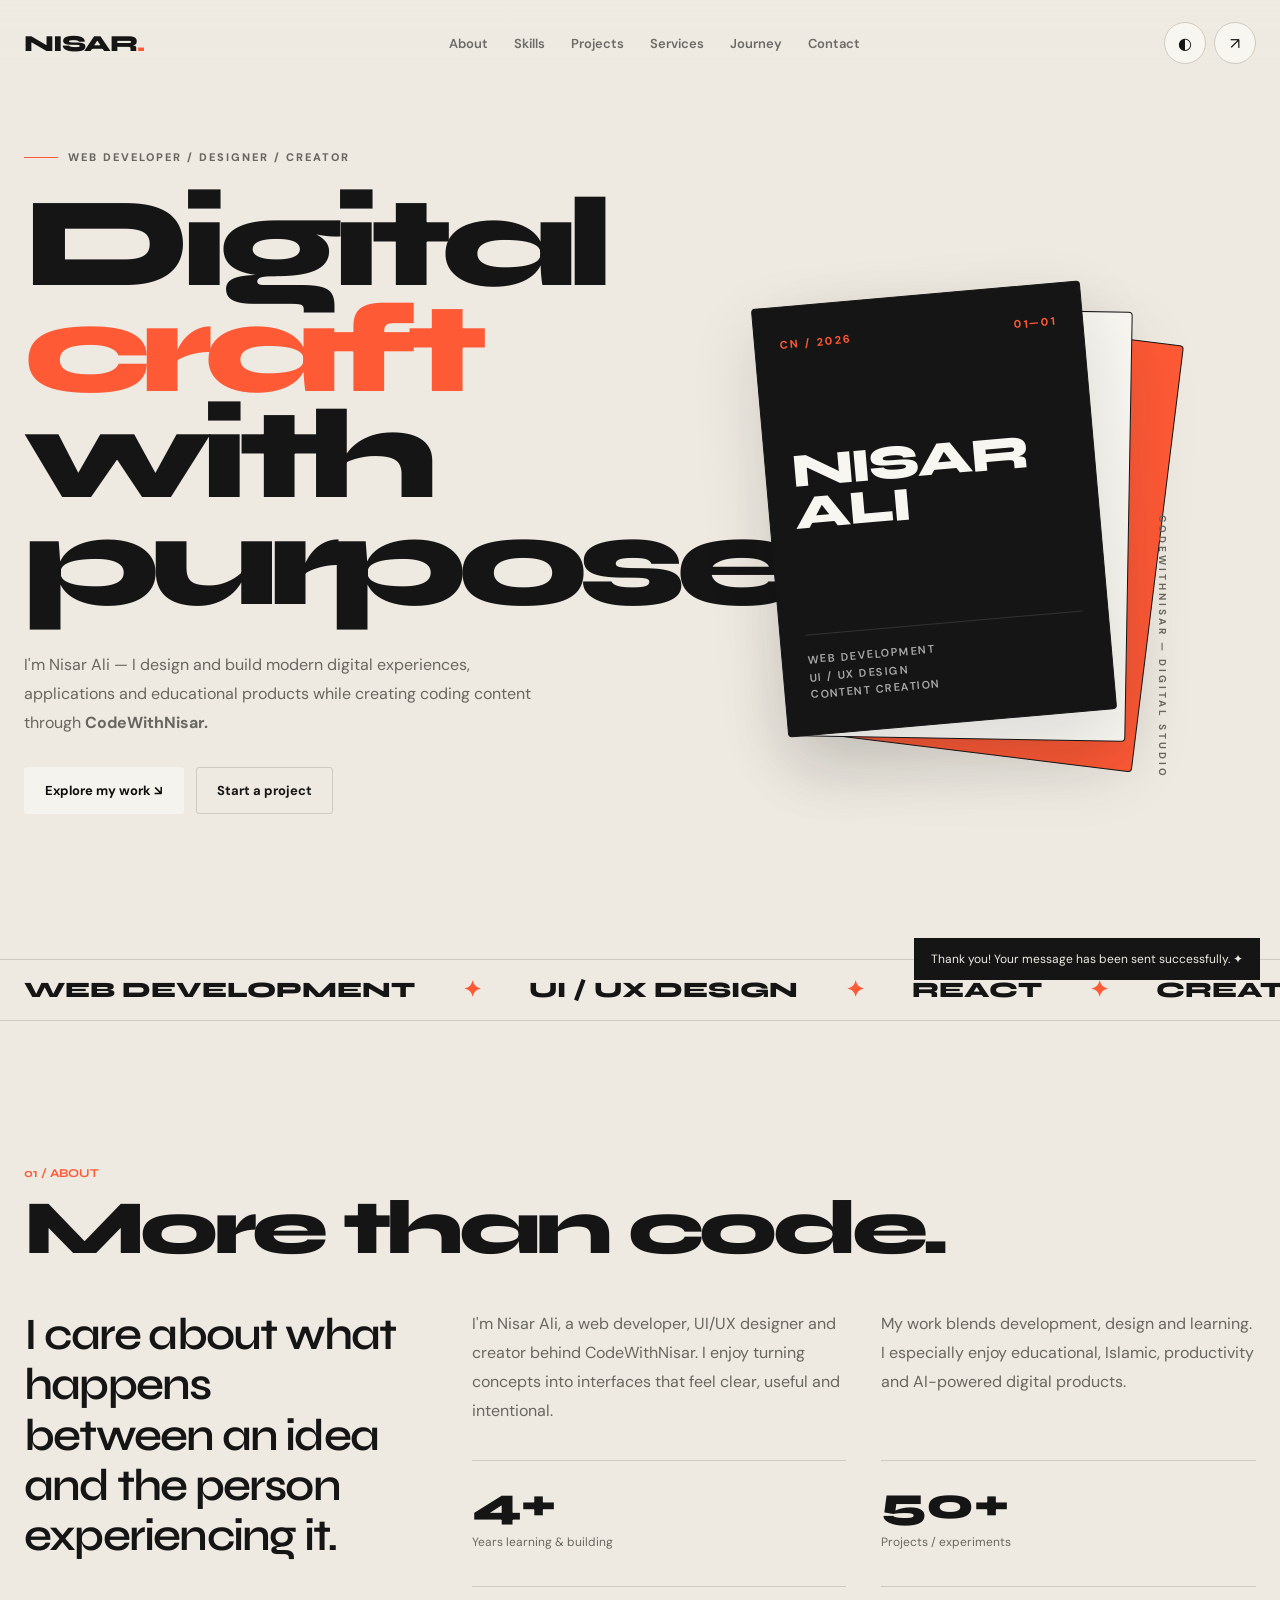
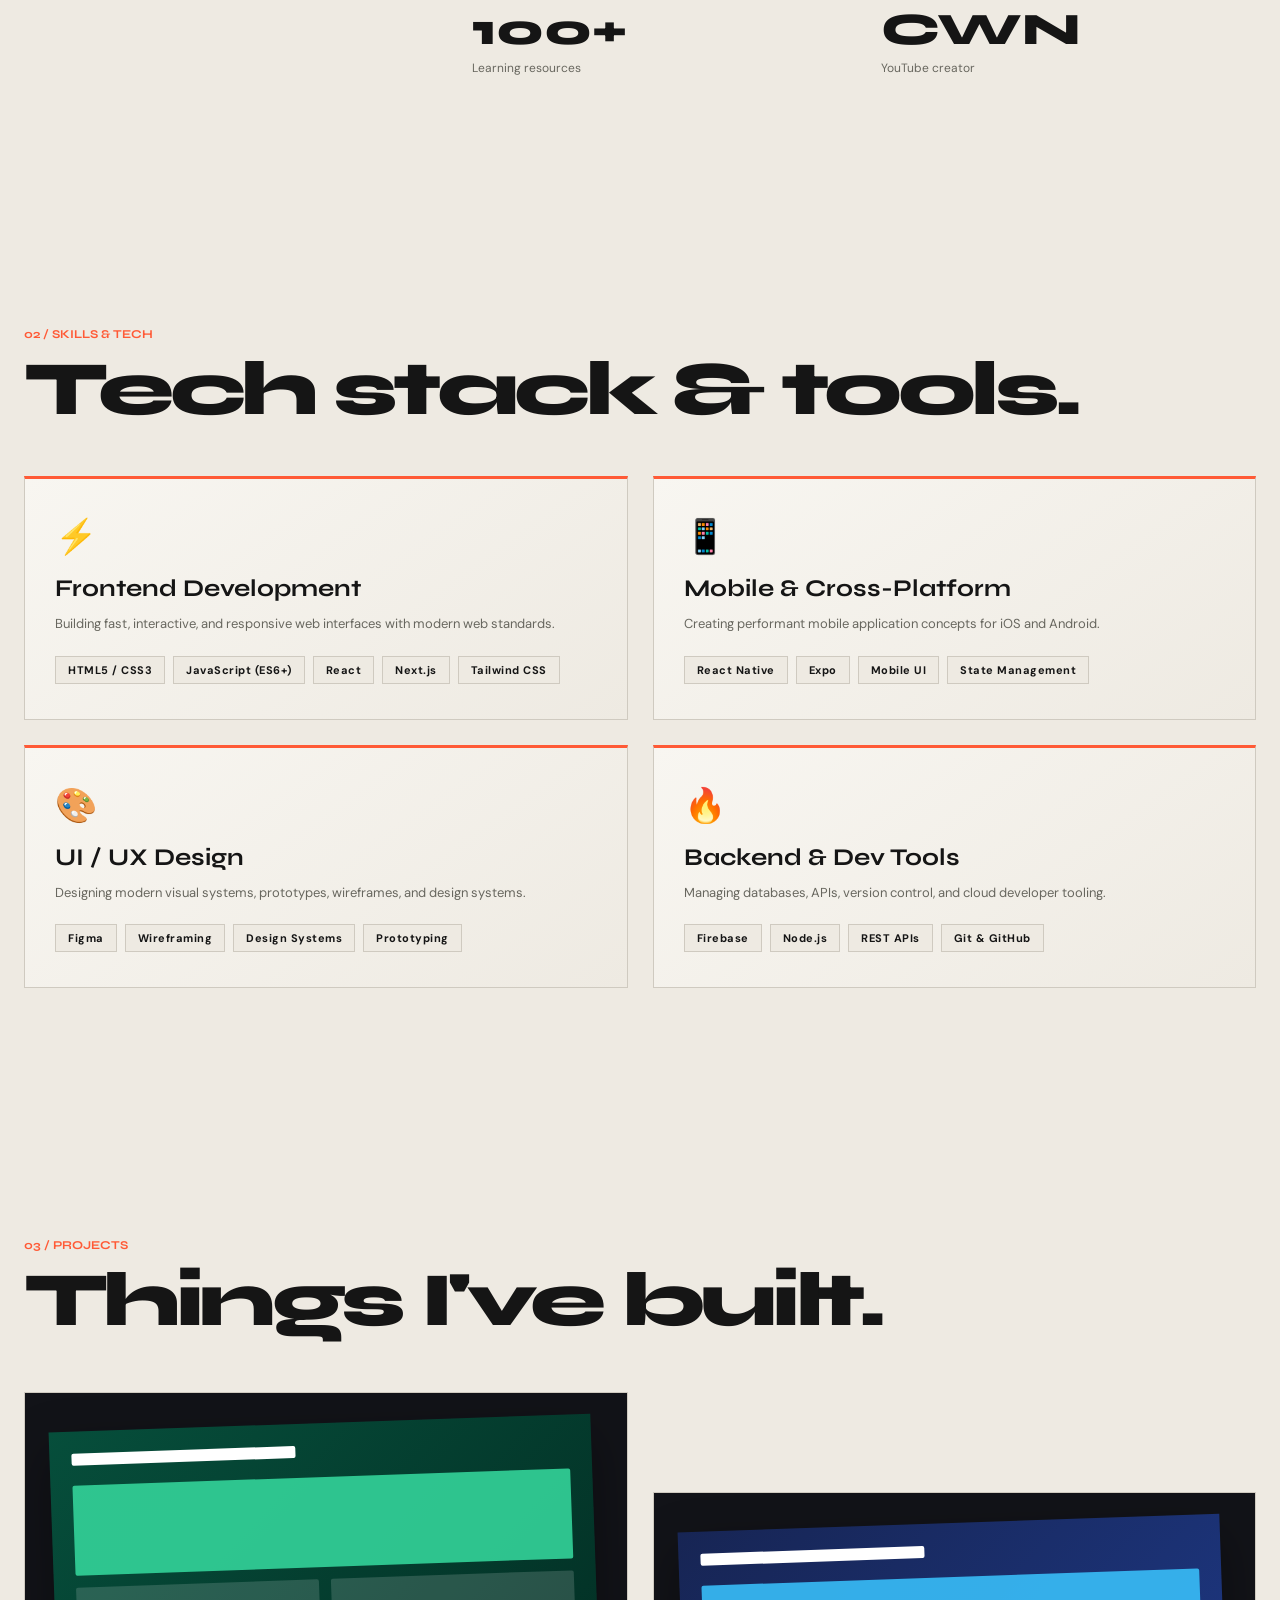
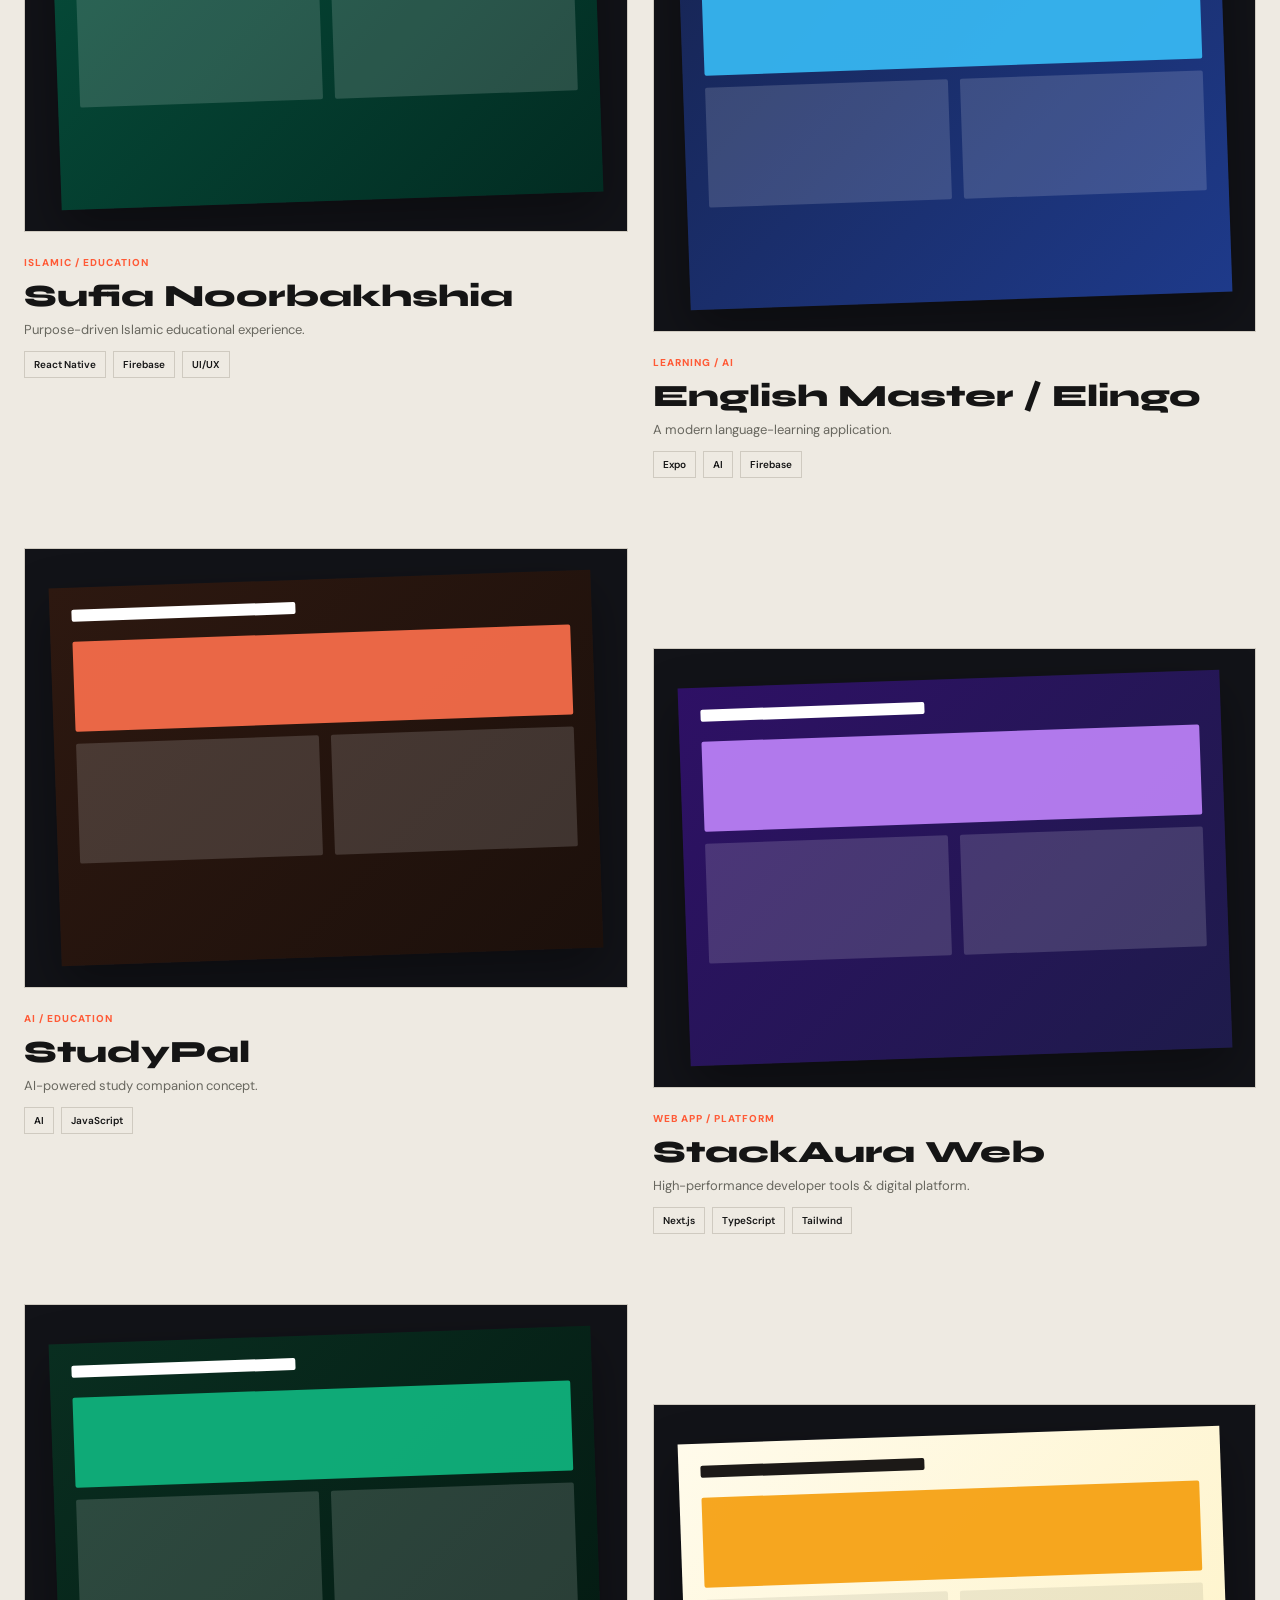
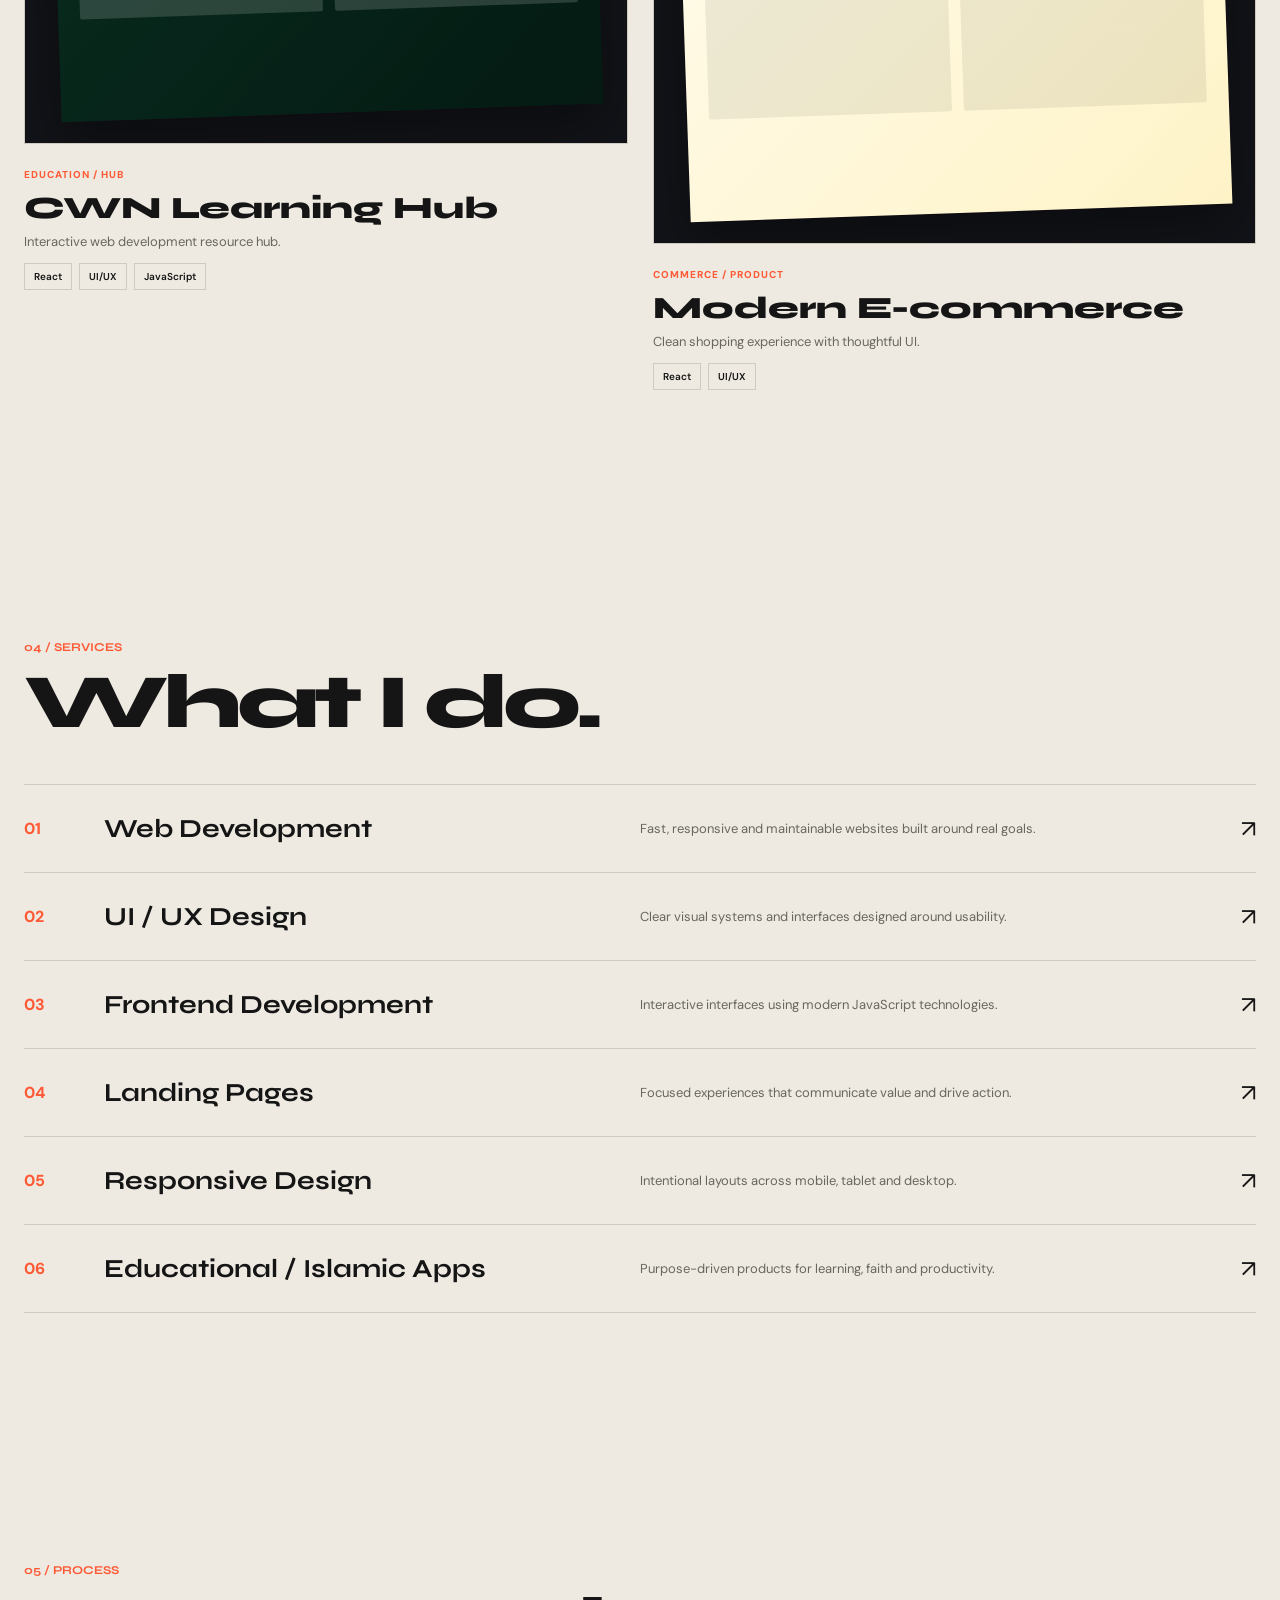
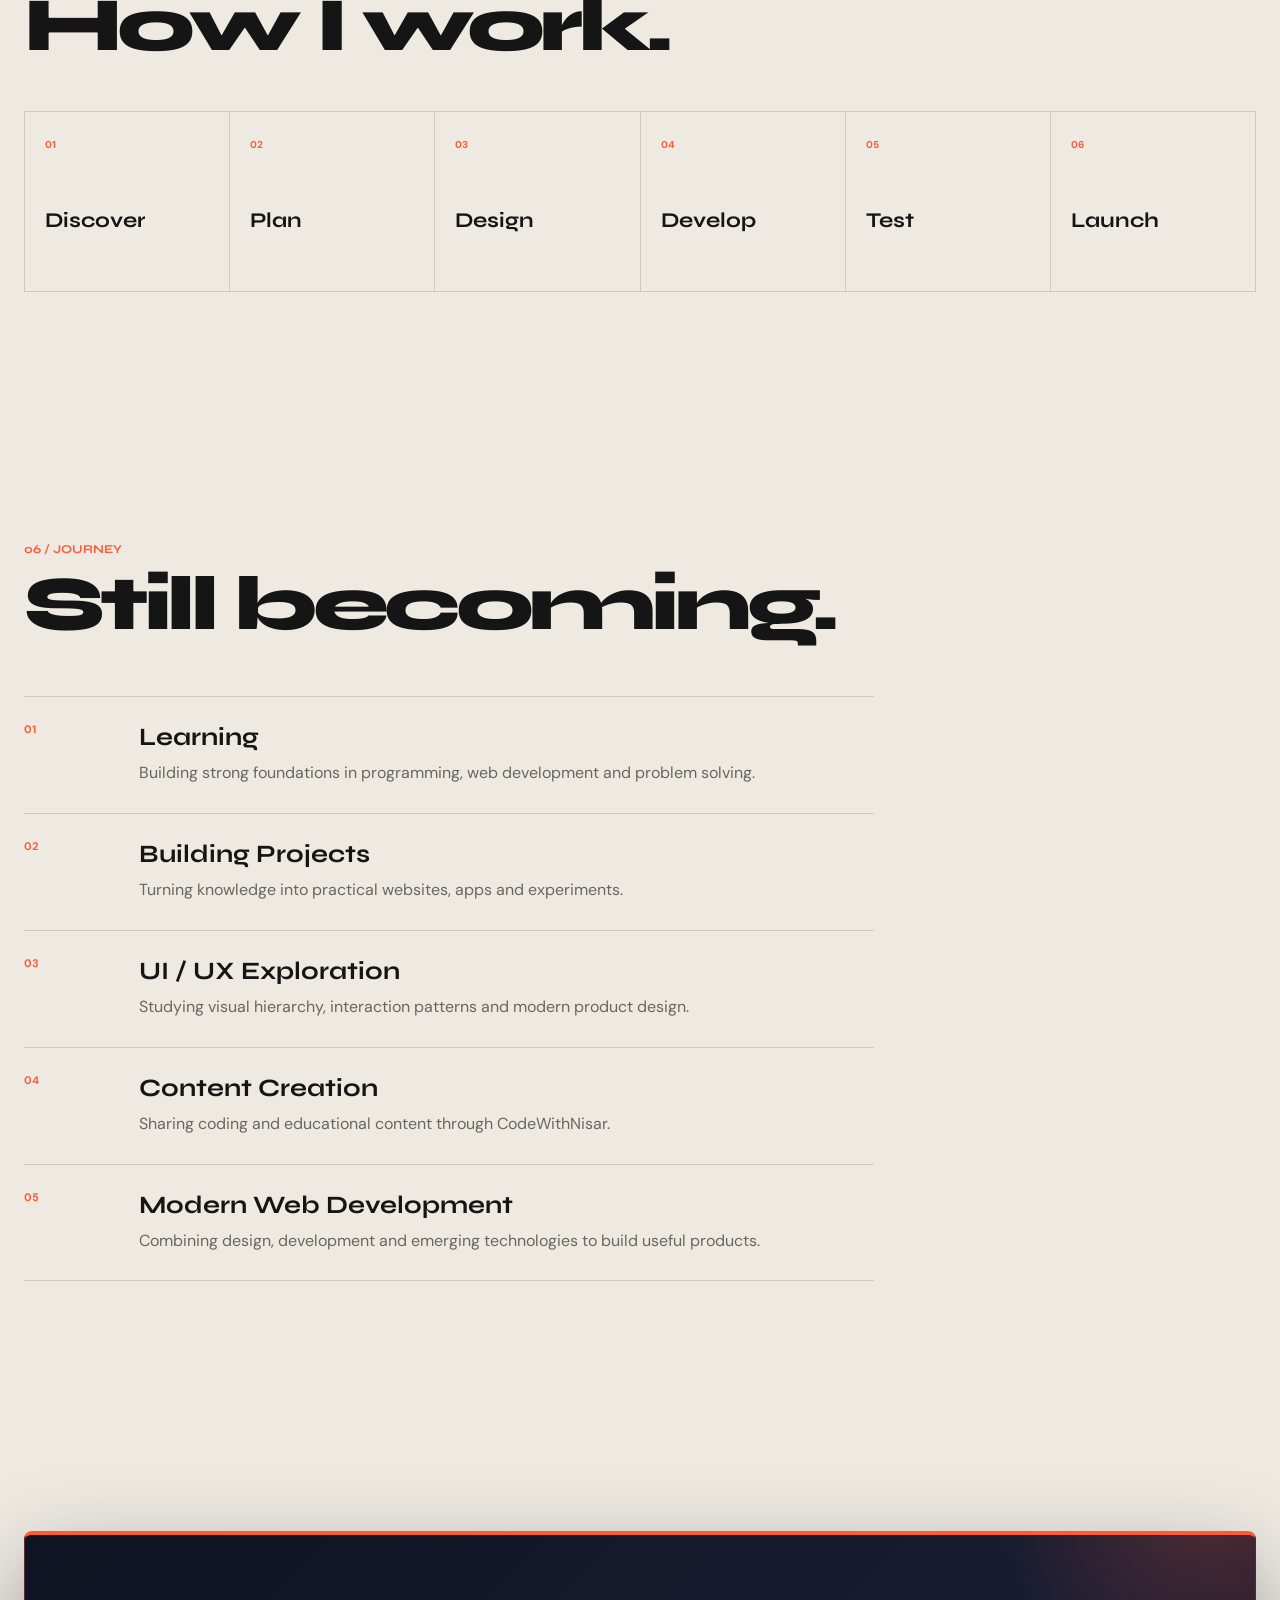
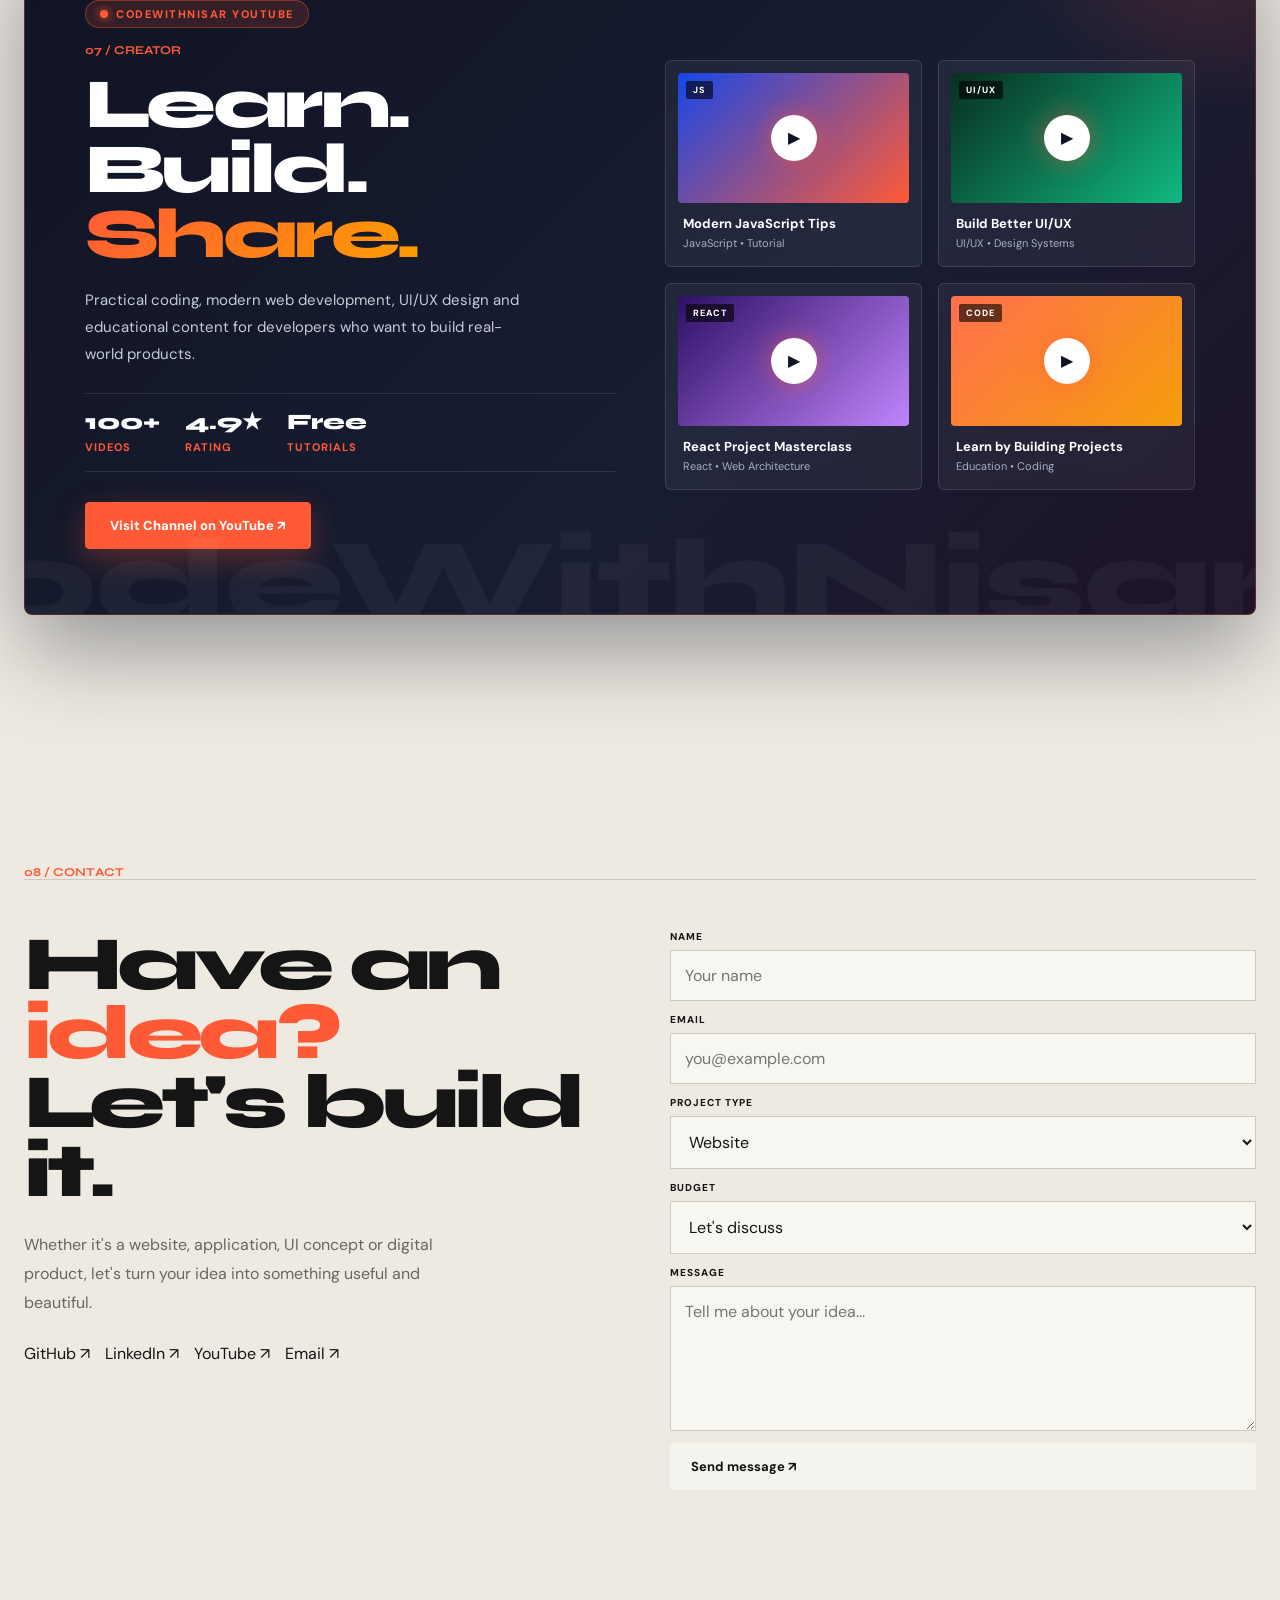
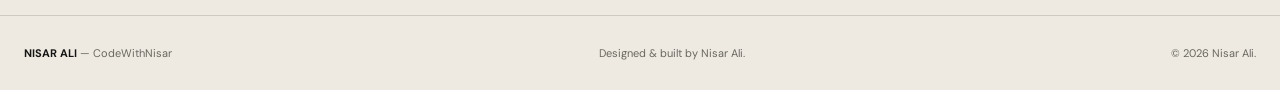
==== index.html @ f0a64c26 "Initial commit - Complete production portfolio" ====
<!DOCTYPE html>
<html lang="en">
<head>
  <meta charset="UTF-8">
  <meta name="viewport" content="width=device-width, initial-scale=1.0">
  <meta name="description" content="Nisar Ali — Web Developer, UI/UX Designer & Creator. CodeWithNisar.">
  <meta name="keywords" content="Nisar Ali, Web Developer, UI/UX Designer, CodeWithNisar, React, JavaScript, Portfolio">
  <meta name="author" content="Nisar Ali">
  <meta name="theme-color" content="#ff5a36">
  
  <title>Nisar Ali — Digital Craft & Web Development</title>
  
  <!-- Canonical & Sitemap -->
  <link rel="canonical" href="https://codewithnisar.com/">
  <link rel="sitemap" type="application/xml" title="Sitemap" href="sitemap.xml">
  
  <!-- Open Graph / Social Media -->
  <meta property="og:type" content="website">
  <meta property="og:url" content="https://codewithnisar.com/">
  <meta property="og:title" content="Nisar Ali — Digital Craft & Web Development">
  <meta property="og:description" content="Portfolio of Nisar Ali — Web Developer, UI/UX Designer & Creator (CodeWithNisar).">
  
  <!-- Twitter Card -->
  <meta name="twitter:card" content="summary_large_image">
  <meta name="twitter:title" content="Nisar Ali — Digital Craft & Web Development">
  <meta name="twitter:description" content="Portfolio of Nisar Ali — Web Developer, UI/UX Designer & Creator (CodeWithNisar).">
  
  <!-- Web App Manifest & Favicon -->
  <link rel="icon" type="image/svg+xml" href="data:image/svg+xml,<svg xmlns='http://www.w3.org/2000/svg' viewBox='0 0 100 100'><rect width='100' height='100' rx='20' fill='%23ff5a36'/><text x='50%' y='55%' dominant-baseline='central' text-anchor='middle' fill='%23ffffff' font-family='sans-serif' font-weight='800' font-size='60'>N</text></svg>">
  <link rel="manifest" href="manifest.json">
  
  <!-- Stylesheets -->
  <link rel="stylesheet" href="assets/css/style.css">
  
  <!-- Structured Data / JSON-LD -->
  <script type="application/ld+json">
  {
    "@context": "https://schema.org",
    "@type": "Person",
    "name": "Nisar Ali",
    "jobTitle": "Web Developer & UI/UX Designer",
    "url": "https://codewithnisar.com/",
    "sameAs": [
      "https://github.com/",
      "https://linkedin.com/",
      "https://youtube.com/"
    ]
  }
  </script>
  
  <!-- JavaScript Modules -->
  <script src="assets/js/theme.js" defer></script>
  <script src="assets/js/modal.js" defer></script>
  <script src="assets/js/main.js" defer></script>
</head>
<body>
  <header>
    <div class="container nav">
      <a href="#home" class="logo">NISAR<i>.</i></a>
      <nav class="nav-center">
        <a href="#about">About</a>
        <a href="#skills">Skills</a>
        <a href="#work">Projects</a>
        <a href="#services">Services</a>
        <a href="#journey">Journey</a>
        <a href="#contact">Contact</a>
      </nav>
      <div class="nav-right">
        <button class="circle-btn" id="theme" aria-label="Toggle Theme">◐</button>
        <button class="circle-btn nav-toggle" id="menu-toggle" aria-label="Toggle Navigation Menu">
          <span class="hamburger-box">
            <span class="hamburger-line line-1"></span>
            <span class="hamburger-line line-2"></span>
            <span class="hamburger-line line-3"></span>
          </span>
        </button>
        <a class="circle-btn" href="#contact" aria-label="Contact Section" style="display:grid;place-items:center">↗</a>
      </div>
    </div>

    <!-- Mobile Nav Drawer -->
    <div class="mobile-nav" id="mobile-nav">
      <a href="#about" class="mobile-link">About</a>
      <a href="#skills" class="mobile-link">Skills</a>
      <a href="#work" class="mobile-link">Projects</a>
      <a href="#services" class="mobile-link">Services</a>
      <a href="#journey" class="mobile-link">Journey</a>
      <a href="#contact" class="mobile-link">Contact</a>
    </div>
  </header>

  <main>
    <!-- Hero Section -->
    <section class="hero" id="home">
      <div class="container hero-grid">
        <div class="reveal">
          <div class="kicker">Web Developer / Designer / Creator</div>
          <h1>Digital<br><em>craft</em> with<br>purpose.</h1>
          <p class="hero-copy">I'm Nisar Ali — I design and build modern digital experiences, applications and educational products while creating coding content through <b>CodeWithNisar.</b></p>
          <div class="actions">
            <a class="btn dark" href="#work">Explore my work ↘</a>
            <a class="btn light" href="#contact">Start a project</a>
          </div>
        </div>
        <div class="hero-art reveal">
          <div class="shape one"></div>
          <div class="shape two"></div>
          <div class="art-content">
            <div class="art-top">
              <span>CN / 2026</span>
              <span>01—01</span>
            </div>
            <div class="art-name">NISAR<br>ALI</div>
            <div class="art-bottom">WEB DEVELOPMENT<br>UI / UX DESIGN<br>CONTENT CREATION</div>
          </div>
          <div class="rotated">CODEWITHNISAR — DIGITAL STUDIO</div>
        </div>
      </div>
    </section>

    <!-- Marquee Banner -->
    <div class="marquee">
      <div class="marquee-track">
        <span>WEB DEVELOPMENT</span><span>✦</span>
        <span>UI / UX DESIGN</span><span>✦</span>
        <span>REACT</span><span>✦</span>
        <span>CREATIVE CODE</span><span>✦</span>
        <span>WEB DEVELOPMENT</span><span>✦</span>
        <span>UI / UX DESIGN</span><span>✦</span>
        <span>REACT</span><span>✦</span>
        <span>CREATIVE CODE</span><span>✦</span>
      </div>
    </div>

    <!-- About Section -->
    <section id="about">
      <div class="container reveal">
        <div class="section-num">01 / ABOUT</div>
        <div class="title">More than code.</div>
        <div class="intro-grid" style="margin-top:45px">
          <div class="big-copy">I care about what happens between an idea and the person experiencing it.</div>
          <div class="about-right">
            <p class="muted">I'm Nisar Ali, a web developer, UI/UX designer and creator behind CodeWithNisar. I enjoy turning concepts into interfaces that feel clear, useful and intentional.</p>
            <p class="muted">My work blends development, design and learning. I especially enjoy educational, Islamic, productivity and AI-powered digital products.</p>
            <div class="stat"><strong>4+</strong><span>Years learning & building</span></div>
            <div class="stat"><strong>50+</strong><span>Projects / experiments</span></div>
            <div class="stat"><strong>100+</strong><span>Learning resources</span></div>
            <div class="stat"><strong>CWN</strong><span>YouTube creator</span></div>
          </div>
        </div>
      </div>
    </section>

    <!-- Skills & Tech Stack Section -->
    <section id="skills">
      <div class="container reveal">
        <div class="section-num">02 / SKILLS & TECH</div>
        <div class="title">Tech stack & tools.</div>
        <div class="skills-grid">
          <div class="skill-card">
            <div class="skill-icon">⚡</div>
            <h3>Frontend Development</h3>
            <p>Building fast, interactive, and responsive web interfaces with modern web standards.</p>
            <div class="skill-tags">
              <span class="skill-badge">HTML5 / CSS3</span>
              <span class="skill-badge">JavaScript (ES6+)</span>
              <span class="skill-badge">React</span>
              <span class="skill-badge">Next.js</span>
              <span class="skill-badge">Tailwind CSS</span>
            </div>
          </div>

          <div class="skill-card">
            <div class="skill-icon">📱</div>
            <h3>Mobile & Cross-Platform</h3>
            <p>Creating performant mobile application concepts for iOS and Android.</p>
            <div class="skill-tags">
              <span class="skill-badge">React Native</span>
              <span class="skill-badge">Expo</span>
              <span class="skill-badge">Mobile UI</span>
              <span class="skill-badge">State Management</span>
            </div>
          </div>

          <div class="skill-card">
            <div class="skill-icon">🎨</div>
            <h3>UI / UX Design</h3>
            <p>Designing modern visual systems, prototypes, wireframes, and design systems.</p>
            <div class="skill-tags">
              <span class="skill-badge">Figma</span>
              <span class="skill-badge">Wireframing</span>
              <span class="skill-badge">Design Systems</span>
              <span class="skill-badge">Prototyping</span>
            </div>
          </div>

          <div class="skill-card">
            <div class="skill-icon">🔥</div>
            <h3>Backend & Dev Tools</h3>
            <p>Managing databases, APIs, version control, and cloud developer tooling.</p>
            <div class="skill-tags">
              <span class="skill-badge">Firebase</span>
              <span class="skill-badge">Node.js</span>
              <span class="skill-badge">REST APIs</span>
              <span class="skill-badge">Git & GitHub</span>
            </div>
          </div>
        </div>
      </div>
    </section>

    <!-- Selected Work Section -->
    <section id="work">
      <div class="container reveal">
        <div class="section-num">03 / PROJECTS</div>
        <div class="title">Things I've built.</div>
        <div class="work-grid">
          <div class="work" role="button" tabindex="0" aria-label="View case study for Sufia Noorbakhshia" onclick="project('Sufia Noorbakhshia','A premium Islamic educational platform designed for learning, community content, Quran tracking, quizzes and personalized progress.')">
            <div class="work-img">
              <div class="ui emerald-ui">
                <div class="ui-head"></div>
                <div class="ui-block"></div>
                <div class="ui-row">
                  <div class="ui-small"></div>
                  <div class="ui-small"></div>
                </div>
              </div>
            </div>
            <div class="work-info">
              <small>Islamic / Education</small>
              <h3>Sufia Noorbakhshia</h3>
              <p>Purpose-driven Islamic educational experience.</p>
              <div class="tags"><span class="tag">React Native</span><span class="tag">Firebase</span><span class="tag">UI/UX</span></div>
            </div>
          </div>

          <div class="work" role="button" tabindex="0" aria-label="View case study for English Master / Elingo" onclick="project('English Master / Elingo','An English learning application focused on speaking, listening, reading, writing, grammar and vocabulary with modern learning interactions.')">
            <div class="work-img">
              <div class="ui blue-ui">
                <div class="ui-head"></div>
                <div class="ui-block"></div>
                <div class="ui-row">
                  <div class="ui-small"></div>
                  <div class="ui-small"></div>
                </div>
              </div>
            </div>
            <div class="work-info">
              <small>Learning / AI</small>
              <h3>English Master / Elingo</h3>
              <p>A modern language-learning application.</p>
              <div class="tags"><span class="tag">Expo</span><span class="tag">AI</span><span class="tag">Firebase</span></div>
            </div>
          </div>

          <div class="work" role="button" tabindex="0" aria-label="View case study for StudyPal" onclick="project('StudyPal','An AI learning assistant concept for study planning, questions, notes and personalized learning workflows.')">
            <div class="work-img">
              <div class="ui orange-ui">
                <div class="ui-head"></div>
                <div class="ui-block"></div>
                <div class="ui-row">
                  <div class="ui-small"></div>
                  <div class="ui-small"></div>
                </div>
              </div>
            </div>
            <div class="work-info">
              <small>AI / Education</small>
              <h3>StudyPal</h3>
              <p>AI-powered study companion concept.</p>
              <div class="tags"><span class="tag">AI</span><span class="tag">JavaScript</span></div>
            </div>
          </div>

          <div class="work" role="button" tabindex="0" aria-label="View case study for StackAura Web" onclick="project('StackAura Web','A high-performance modern web application platform designed for scalable developer tools, digital products, and web applications.')">
            <div class="work-img">
              <div class="ui purple-ui">
                <div class="ui-head"></div>
                <div class="ui-block"></div>
                <div class="ui-row">
                  <div class="ui-small"></div>
                  <div class="ui-small"></div>
                </div>
              </div>
            </div>
            <div class="work-info">
              <small>Web App / Platform</small>
              <h3>StackAura Web</h3>
              <p>High-performance developer tools & digital platform.</p>
              <div class="tags"><span class="tag">Next.js</span><span class="tag">TypeScript</span><span class="tag">Tailwind</span></div>
            </div>
          </div>

          <div class="work" role="button" tabindex="0" aria-label="View case study for CWN Learning Hub" onclick="project('CWN Learning Hub','An interactive learning platform and resource portal for web developers, designers, and creators built by CodeWithNisar.')">
            <div class="work-img">
              <div class="ui dark-ui">
                <div class="ui-head"></div>
                <div class="ui-block"></div>
                <div class="ui-row">
                  <div class="ui-small"></div>
                  <div class="ui-small"></div>
                </div>
              </div>
            </div>
            <div class="work-info">
              <small>Education / Hub</small>
              <h3>CWN Learning Hub</h3>
              <p>Interactive web development resource hub.</p>
              <div class="tags"><span class="tag">React</span><span class="tag">UI/UX</span><span class="tag">JavaScript</span></div>
            </div>
          </div>

          <div class="work" role="button" tabindex="0" aria-label="View case study for Modern E-commerce" onclick="project('Modern E-commerce','A clean online shopping experience focused on product discovery, responsive layouts and conversion-friendly interactions.')">
            <div class="work-img">
              <div class="ui amber-ui">
                <div class="ui-head"></div>
                <div class="ui-block"></div>
                <div class="ui-row">
                  <div class="ui-small"></div>
                  <div class="ui-small"></div>
                </div>
              </div>
            </div>
            <div class="work-info">
              <small>Commerce / Product</small>
              <h3>Modern E-commerce</h3>
              <p>Clean shopping experience with thoughtful UI.</p>
              <div class="tags"><span class="tag">React</span><span class="tag">UI/UX</span></div>
            </div>
          </div>
        </div>
      </div>
    </section>

    <!-- Services Section -->
    <section id="services">
      <div class="container reveal">
        <div class="section-num">04 / SERVICES</div>
        <div class="title">What I do.</div>
        <div class="services">
          <div class="service">
            <div class="service-num">01</div>
            <h3>Web Development</h3>
            <p>Fast, responsive and maintainable websites built around real goals.</p>
            <div class="arrow">↗</div>
          </div>
          <div class="service">
            <div class="service-num">02</div>
            <h3>UI / UX Design</h3>
            <p>Clear visual systems and interfaces designed around usability.</p>
            <div class="arrow">↗</div>
          </div>
          <div class="service">
            <div class="service-num">03</div>
            <h3>Frontend Development</h3>
            <p>Interactive interfaces using modern JavaScript technologies.</p>
            <div class="arrow">↗</div>
          </div>
          <div class="service">
            <div class="service-num">04</div>
            <h3>Landing Pages</h3>
            <p>Focused experiences that communicate value and drive action.</p>
            <div class="arrow">↗</div>
          </div>
          <div class="service">
            <div class="service-num">05</div>
            <h3>Responsive Design</h3>
            <p>Intentional layouts across mobile, tablet and desktop.</p>
            <div class="arrow">↗</div>
          </div>
          <div class="service">
            <div class="service-num">06</div>
            <h3>Educational / Islamic Apps</h3>
            <p>Purpose-driven products for learning, faith and productivity.</p>
            <div class="arrow">↗</div>
          </div>
        </div>
      </div>
    </section>

    <!-- Process Section -->
    <section>
      <div class="container reveal">
        <div class="section-num">05 / PROCESS</div>
        <div class="title">How I work.</div>
        <div class="process">
          <div class="step"><b>01</b><h3>Discover</h3></div>
          <div class="step"><b>02</b><h3>Plan</h3></div>
          <div class="step"><b>03</b><h3>Design</h3></div>
          <div class="step"><b>04</b><h3>Develop</h3></div>
          <div class="step"><b>05</b><h3>Test</h3></div>
          <div class="step"><b>06</b><h3>Launch</h3></div>
        </div>
      </div>
    </section>

    <!-- Journey Section -->
    <section id="journey">
      <div class="container reveal">
        <div class="section-num">06 / JOURNEY</div>
        <div class="title">Still becoming.</div>
        <div class="journey">
          <div class="jitem"><b>01</b><div><h3>Learning</h3><p class="muted">Building strong foundations in programming, web development and problem solving.</p></div></div>
          <div class="jitem"><b>02</b><div><h3>Building Projects</h3><p class="muted">Turning knowledge into practical websites, apps and experiments.</p></div></div>
          <div class="jitem"><b>03</b><div><h3>UI / UX Exploration</h3><p class="muted">Studying visual hierarchy, interaction patterns and modern product design.</p></div></div>
          <div class="jitem"><b>04</b><div><h3>Content Creation</h3><p class="muted">Sharing coding and educational content through CodeWithNisar.</p></div></div>
          <div class="jitem"><b>05</b><div><h3>Modern Web Development</h3><p class="muted">Combining design, development and emerging technologies to build useful products.</p></div></div>
        </div>
      </div>
    </section>

    <!-- YouTube / Creator Banner -->
    <section id="youtube">
      <div class="container reveal">
        <div class="creator">
          <div>
            <div class="creator-badge">
              <span class="pulse-dot"></span> CODEWITHNISAR YOUTUBE
            </div>
            <div class="section-num" style="margin: 15px 0 5px; color: var(--accent);">07 / CREATOR</div>
            <h2>Learn.<br>Build.<br><span class="gradient-text">Share.</span></h2>
            <p>Practical coding, modern web development, UI/UX design and educational content for developers who want to build real-world products.</p>
            
            <div class="creator-stats">
              <div class="c-stat"><strong>100+</strong><span>Videos</span></div>
              <div class="c-stat"><strong>4.9★</strong><span>Rating</span></div>
              <div class="c-stat"><strong>Free</strong><span>Tutorials</span></div>
            </div>

            <a class="btn creator-btn" href="https://youtube.com/" target="_blank" rel="noopener noreferrer">Visit Channel on YouTube ↗</a>
          </div>

          <div class="videos">
            <div class="video">
              <div class="thumb thumb-1">
                <span class="video-tag">JS</span>
                <div class="play">▶</div>
              </div>
              <b>Modern JavaScript Tips</b>
              <small>JavaScript • Tutorial</small>
            </div>

            <div class="video">
              <div class="thumb thumb-2">
                <span class="video-tag">UI/UX</span>
                <div class="play">▶</div>
              </div>
              <b>Build Better UI/UX</b>
              <small>UI/UX • Design Systems</small>
            </div>

            <div class="video">
              <div class="thumb thumb-3">
                <span class="video-tag">REACT</span>
                <div class="play">▶</div>
              </div>
              <b>React Project Masterclass</b>
              <small>React • Web Architecture</small>
            </div>

            <div class="video">
              <div class="thumb thumb-4">
                <span class="video-tag">CODE</span>
                <div class="play">▶</div>
              </div>
              <b>Learn by Building Projects</b>
              <small>Education • Coding</small>
            </div>
          </div>
        </div>
      </div>
    </section>

    <!-- Contact Section -->
    <section id="contact">
      <div class="container reveal">
        <div class="section-num">08 / CONTACT</div>
        <div class="contact-box">
          <div>
            <h2>Have an<br><span>idea?</span><br>Let's build it.</h2>
            <p class="muted" style="max-width:430px;margin-top:25px">Whether it's a website, application, UI concept or digital product, let's turn your idea into something useful and beautiful.</p>
            <div class="socials" style="margin-top:25px">
              <a href="https://github.com/" target="_blank" rel="noopener noreferrer">GitHub ↗</a>
              <a href="https://linkedin.com/" target="_blank" rel="noopener noreferrer">LinkedIn ↗</a>
              <a href="https://youtube.com/" target="_blank" rel="noopener noreferrer">YouTube ↗</a>
              <a href="mailto:hello@example.com">Email ↗</a>
            </div>
          </div>
          <form class="form" id="form" action="#" method="POST">
            <div class="field"><label for="name">Name</label><input id="name" name="name" required placeholder="Your name"></div>
            <div class="field"><label for="email">Email</label><input id="email" name="email" required type="email" placeholder="you@example.com"></div>
            <div class="field">
              <label for="project-type">Project type</label>
              <select id="project-type" name="projectType">
                <option>Website</option>
                <option>Web App</option>
                <option>UI/UX Design</option>
                <option>Mobile App</option>
                <option>Other</option>
              </select>
            </div>
            <div class="field">
              <label for="budget">Budget</label>
              <select id="budget" name="budget">
                <option>Let's discuss</option>
                <option>Under $500</option>
                <option>$500–$1,000</option>
                <option>$1,000+</option>
              </select>
            </div>
            <div class="field"><label for="message">Message</label><textarea id="message" name="message" required placeholder="Tell me about your idea..."></textarea></div>
            <button class="btn dark" type="submit">Send message ↗</button>
          </form>
        </div>
      </div>
    </section>
  </main>

  <!-- Footer -->
  <footer>
    <div class="container foot">
      <div><b style="color:var(--ink)">NISAR ALI</b> — CodeWithNisar</div>
      <div>Designed & built by Nisar Ali.</div>
      <div>© 2026 Nisar Ali.</div>
    </div>
  </footer>

  <!-- Modal Dialog -->
  <div class="modal" id="modal">
    <div class="modal-card">
      <button class="close" onclick="closeModal()" aria-label="Close modal">×</button>
      <div class="section-num">PROJECT / CASE STUDY</div>
      <h2 id="mt"></h2>
      <p id="md"></p>
      <div class="tags" style="margin-top:25px">
        <span class="tag">Overview</span>
        <span class="tag">Features</span>
        <span class="tag">Technology</span>
        <span class="tag">Challenges</span>
        <span class="tag">Results</span>
      </div>
    </div>
  </div>

  <!-- Toast Notification -->
  <div class="toast" id="toast">Thank you! Your message has been sent successfully. ✦</div>
</body>
</html>
---- assets/css/style.css ----
@import url('https://fonts.googleapis.com/css2?family=DM+Sans:wght@400;500;600;700&family=Syne:wght@600;700;800&display=swap');

/* ==========================================
   Design System & Theme Tokens
   ========================================== */
:root {
  --bg: #eeeae2;
  --ink: #151515;
  --muted: #68675f;
  --paper: #f8f6f1;
  --line: #cfcac0;
  --accent: #ff5a36;
  --accent2: #1747e8;
  --white: #fff;
  --shadow: 0 25px 70px rgba(21, 21, 21, 0.12);
}

.dark {
  --bg: #101010;
  --ink: #f5f3ed;
  --muted: #a8a59c;
  --paper: #181818;
  --line: #303030;
  --accent: #ff704d;
  --accent2: #6d8cff;
  --white: #111;
}

/* ==========================================
   Global Reset & Base Layout
   ========================================== */
* {
  box-sizing: border-box;
  margin: 0;
  padding: 0;
}

html {
  scroll-behavior: smooth;
}

body {
  font-family: "DM Sans", sans-serif;
  background: var(--bg);
  color: var(--ink);
  transition: background 0.3s, color 0.3s;
  overflow-x: hidden;
}

::selection {
  background: var(--accent);
  color: #fff;
}

a {
  text-decoration: none;
  color: inherit;
}

button,
input,
textarea,
select {
  font: inherit;
}

.container {
  width: min(1240px, calc(100% - 48px));
  margin: auto;
}

/* ==========================================
   Header & Navigation
   ========================================== */
header {
  padding: 22px 0;
  position: fixed;
  top: 0;
  left: 0;
  right: 0;
  z-index: 100;
  background: linear-gradient(var(--bg), transparent);
  pointer-events: none;
}

.nav {
  pointer-events: auto;
  display: flex;
  align-items: center;
  justify-content: space-between;
}

.logo {
  font: 800 23px Syne, sans-serif;
  letter-spacing: -1px;
}

.logo i {
  font-style: normal;
  color: var(--accent);
}

.nav-center {
  display: flex;
  gap: 26px;
  font-size: 13px;
  font-weight: 600;
}

.nav-center a {
  opacity: 0.6;
  transition: opacity 0.2s, color 0.2s;
}

.nav-center a:hover {
  opacity: 1;
  color: var(--accent);
}

.nav-right {
  display: flex;
  gap: 8px;
}

.circle-btn {
  width: 42px;
  height: 42px;
  border: 1px solid var(--line);
  background: var(--paper);
  color: var(--ink);
  border-radius: 50%;
  cursor: pointer;
  display: inline-grid;
  place-items: center;
  transition: border-color 0.2s, color 0.2s, background 0.2s;
}

.circle-btn:hover {
  border-color: var(--accent);
  color: var(--accent);
}

/* ==========================================
   Hero Section & Artwork
   ========================================== */
.hero {
  min-height: 100vh;
  padding-top: 150px;
  display: flex;
  align-items: center;
}

.hero-grid {
  display: grid;
  grid-template-columns: 1.2fr 0.8fr;
  gap: 70px;
  align-items: end;
}

.kicker {
  display: flex;
  align-items: center;
  gap: 10px;
  text-transform: uppercase;
  font-size: 11px;
  letter-spacing: 2px;
  font-weight: 800;
  color: var(--muted);
}

.kicker:before {
  content: "";
  width: 34px;
  height: 1px;
  background: var(--accent);
}

.hero h1 {
  font: 800 clamp(65px, 10vw, 142px)/0.83 Syne, sans-serif;
  letter-spacing: -0.075em;
  margin: 27px 0 35px;
}

.hero h1 em {
  font-style: normal;
  color: var(--accent);
  display: block;
}

.hero-copy {
  max-width: 540px;
  font-size: 16px;
  color: var(--muted);
  line-height: 1.8;
}

.actions {
  display: flex;
  gap: 12px;
  margin-top: 30px;
  flex-wrap: wrap;
}

.btn {
  border: 1px solid var(--ink);
  padding: 14px 20px;
  border-radius: 3px;
  font-weight: 700;
  font-size: 13px;
  display: inline-flex;
  gap: 10px;
  align-items: center;
  transition: background 0.25s, border-color 0.25s, color 0.25s, transform 0.25s;
  cursor: pointer;
}

.btn.dark {
  background: var(--ink);
  color: var(--bg);
}

.btn.dark:hover {
  background: var(--accent);
  border-color: var(--accent);
  transform: translateY(-3px);
}

.btn.light {
  border-color: var(--line);
}

.btn.light:hover {
  border-color: var(--accent);
  color: var(--accent);
  transform: translateY(-3px);
}

.hero-art {
  height: 520px;
  position: relative;
}

.shape {
  position: absolute;
  border: 1px solid var(--ink);
  border-radius: 4px;
  transition: transform 0.3s ease;
}

.shape.one {
  width: 330px;
  height: 430px;
  right: 25px;
  top: 30px;
  transform: rotate(7deg);
  background: var(--accent);
}

.shape.two {
  width: 330px;
  height: 430px;
  right: 55px;
  top: 15px;
  transform: rotate(1deg);
  background: var(--paper);
  box-shadow: var(--shadow);
}

.art-content {
  position: absolute;
  width: 330px;
  height: 430px;
  right: 85px;
  top: 0;
  transform: rotate(-5deg);
  background: var(--ink);
  color: var(--bg);
  padding: 30px 25px;
  z-index: 3;
  border: 1px solid var(--ink);
  border-radius: 4px;
  box-shadow: var(--shadow);
  display: flex;
  flex-direction: column;
  justify-content: space-between;
  transition: transform 0.3s ease;
}

.hero-art:hover .shape.one {
  transform: rotate(10deg) translate(5px, 5px);
}

.hero-art:hover .shape.two {
  transform: rotate(3deg) translate(2px, 2px);
}

.hero-art:hover .art-content {
  transform: rotate(-3deg) translate(-3px, -3px);
}

.art-top {
  display: flex;
  justify-content: space-between;
  font-size: 11px;
  letter-spacing: 2px;
  font-weight: 700;
  color: var(--accent);
}

.art-name {
  font: 800 48px/0.88 Syne, sans-serif;
  letter-spacing: -2px;
  color: var(--paper);
  margin: 15px 0;
}

.art-bottom {
  font-size: 11px;
  letter-spacing: 1.5px;
  color: #aaa;
  line-height: 1.6;
  font-weight: 600;
  border-top: 1px solid rgba(255, 255, 255, 0.12);
  padding-top: 16px;
}

.rotated {
  position: absolute;
  right: 15px;
  bottom: 35px;
  writing-mode: vertical-rl;
  font-size: 10px;
  letter-spacing: 3px;
  font-weight: 700;
  color: var(--muted);
  z-index: 4;
}

/* ==========================================
   Section Components & Typography
   ========================================== */
section {
  padding: 125px 0;
}

.section-num {
  font: 700 12px Syne, sans-serif;
  color: var(--accent);
}

.title {
  font: 800 clamp(42px, 6vw, 80px)/0.95 Syne, sans-serif;
  letter-spacing: -0.06em;
  margin-top: 12px;
}

/* ==========================================
   About Section
   ========================================== */
.intro-grid {
  display: grid;
  grid-template-columns: 0.65fr 1.35fr;
  gap: 70px;
}

.big-copy {
  font: 600 clamp(26px, 3.5vw, 45px)/1.12 Syne, sans-serif;
  letter-spacing: -0.04em;
}

.muted {
  color: var(--muted);
  line-height: 1.8;
}

.about-right {
  display: grid;
  grid-template-columns: 1fr 1fr;
  gap: 35px;
}

.stat {
  border-top: 1px solid var(--line);
  padding-top: 15px;
}

.stat strong {
  font: 800 45px Syne, sans-serif;
  display: block;
}

.stat span {
  font-size: 12px;
  color: var(--muted);
}

/* ==========================================
   Marquee Slider
   ========================================== */
.marquee {
  overflow: hidden;
  border-top: 1px solid var(--line);
  border-bottom: 1px solid var(--line);
  padding: 17px 0;
  margin: 20px 0;
}

.marquee-track {
  white-space: nowrap;
  display: flex;
  width: max-content;
  animation: slide 22s linear infinite;
}

.marquee span {
  font: 800 22px Syne, sans-serif;
  margin: 0 24px;
}

.marquee span:nth-child(even) {
  color: var(--accent);
}

@keyframes slide {
  to {
    transform: translateX(-50%);
  }
}

/* ==========================================
   Skills & Tech Stack Section
   ========================================== */
.skills-grid {
  display: grid;
  grid-template-columns: repeat(2, 1fr);
  gap: 25px;
  margin-top: 50px;
}

.skill-card {
  background: linear-gradient(145deg, var(--paper), var(--bg));
  border: 1px solid var(--line);
  border-top: 3px solid var(--accent);
  padding: 35px 30px;
  position: relative;
  transition: transform 0.3s ease, border-color 0.3s ease, box-shadow 0.3s ease;
}

.skill-card:hover {
  transform: translateY(-6px);
  border-color: var(--accent);
  box-shadow: 0 20px 40px rgba(255, 90, 54, 0.12);
}

.skill-icon {
  font-size: 34px;
  margin-bottom: 15px;
  display: block;
}

.skill-card h3 {
  font: 700 24px Syne, sans-serif;
  margin-bottom: 10px;
}

.skill-card p {
  color: var(--muted);
  font-size: 13px;
  line-height: 1.7;
  margin-bottom: 20px;
}

.skill-tags {
  display: flex;
  gap: 8px;
  flex-wrap: wrap;
}

.skill-badge {
  background: var(--bg);
  border: 1px solid var(--line);
  padding: 6px 12px;
  font-size: 11px;
  font-weight: 700;
  color: var(--ink);
  letter-spacing: 0.5px;
  transition: background 0.2s ease, color 0.2s ease, border-color 0.2s ease;
}

.skill-card:hover .skill-badge {
  background: var(--ink);
  color: var(--bg);
  border-color: var(--ink);
}

/* ==========================================
   Selected Work & Project Cards
   ========================================== */
.work-grid {
  display: grid;
  grid-template-columns: 1fr 1fr;
  gap: 70px 25px;
  margin-top: 55px;
}

.work {
  cursor: pointer;
  outline: none;
}

.work:focus-visible {
  outline: 2px solid var(--accent);
  outline-offset: 8px;
  border-radius: 4px;
}

.work:focus-visible .work-img {
  transform: scale(0.985);
}

.work:focus-visible .work-img:after {
  transform: none;
}

.work:nth-child(even) {
  margin-top: 100px;
}

.work-img {
  height: 440px;
  background: #121318;
  position: relative;
  overflow: hidden;
  border: 1px solid var(--line);
  transition: transform 0.4s ease, border-color 0.4s ease;
}

.work:hover .work-img {
  transform: scale(0.985);
  border-color: var(--accent);
}

.work-img:after {
  content: "VIEW →";
  position: absolute;
  right: 18px;
  bottom: 18px;
  background: var(--accent);
  color: #fff;
  padding: 10px 15px;
  font-weight: 800;
  font-size: 11px;
  letter-spacing: 1px;
  transform: translateY(60px);
  transition: transform 0.3s ease;
  z-index: 5;
}

.work:hover .work-img:after {
  transform: none;
}

/* UI Preview Mockups */
.ui {
  position: absolute;
  inset: 30px;
  background: var(--paper);
  padding: 22px;
  transform: rotate(-2deg);
  box-shadow: 0 20px 50px rgba(0, 0, 0, 0.35);
  transition: transform 0.3s ease;
}

.work:hover .ui {
  transform: rotate(0deg) scale(1.02);
}

.ui.dark-ui {
  background: linear-gradient(135deg, #092e20, #041a12);
  color: #fff;
}

.ui.blue-ui {
  background: linear-gradient(135deg, #172554, #1e3a8a);
  color: #fff;
}

.ui.orange-ui {
  background: linear-gradient(135deg, #2d1810, #1c100b);
  color: #fff;
}

.ui.purple-ui {
  background: linear-gradient(135deg, #2e1065, #1e1b4b);
  color: #fff;
}

.ui.emerald-ui {
  background: linear-gradient(135deg, #064e3b, #022c22);
  color: #fff;
}

.ui.amber-ui {
  background: linear-gradient(135deg, #fffbeb, #fef3c7);
  color: #1c1917;
}

.ui-head {
  height: 12px;
  width: 45%;
  background: currentColor;
  margin-bottom: 20px;
  border-radius: 2px;
}

.ui-block {
  height: 90px;
  background: var(--accent2);
  margin-bottom: 12px;
  opacity: 0.9;
  border-radius: 2px;
}

.ui.dark-ui .ui-block { background: #10b981; }
.ui.blue-ui .ui-block { background: #38bdf8; }
.ui.orange-ui .ui-block { background: #ff704d; }
.ui.purple-ui .ui-block { background: #c084fc; }
.ui.emerald-ui .ui-block { background: #34d399; }
.ui.amber-ui .ui-block { background: #f59e0b; }

.ui-row {
  display: grid;
  grid-template-columns: 1fr 1fr;
  gap: 12px;
}

.ui-small {
  height: 120px;
  background: rgba(255, 255, 255, 0.15);
  border-radius: 2px;
}

.ui.amber-ui .ui-small {
  background: rgba(28, 25, 23, 0.08);
}

.work-info {
  padding-top: 18px;
}

.work-info small {
  color: var(--accent);
  font-weight: 800;
  text-transform: uppercase;
  letter-spacing: 1px;
  font-size: 10px;
}

.work-info h3 {
  font: 800 31px Syne, sans-serif;
  margin: 6px 0;
}

.work-info p {
  font-size: 13px;
  color: var(--muted);
}

.tags {
  display: flex;
  gap: 7px;
  margin-top: 13px;
  flex-wrap: wrap;
}

.tag {
  border: 1px solid var(--line);
  padding: 6px 9px;
  font-size: 10px;
  font-weight: 600;
}

/* ==========================================
   Services Section
   ========================================== */
.services {
  border-top: 1px solid var(--line);
  margin-top: 45px;
}

.service {
  display: grid;
  grid-template-columns: 80px 1fr 1fr 80px;
  align-items: center;
  border-bottom: 1px solid var(--line);
  padding: 28px 0;
  transition: padding-left 0.25s, background 0.25s;
}

.service:hover {
  padding-left: 15px;
  background: var(--paper);
}

.service-num {
  color: var(--accent);
  font-weight: 800;
}

.service h3 {
  font: 700 26px Syne, sans-serif;
}

.service p {
  color: var(--muted);
  font-size: 13px;
  max-width: 430px;
}

.arrow {
  font-size: 24px;
  text-align: right;
}

/* ==========================================
   Process Steps
   ========================================== */
.process {
  display: grid;
  grid-template-columns: repeat(6, 1fr);
  border-top: 1px solid var(--line);
  border-left: 1px solid var(--line);
  margin-top: 50px;
}

.step {
  min-height: 180px;
  border-right: 1px solid var(--line);
  border-bottom: 1px solid var(--line);
  padding: 20px;
  transition: background 0.25s, color 0.25s;
}

.step:hover {
  background: var(--ink);
  color: var(--bg);
}

.step b {
  font-size: 10px;
  color: var(--accent);
}

.step h3 {
  font: 700 21px Syne, sans-serif;
  margin-top: 55px;
}

/* ==========================================
   Creator & YouTube Section (Ultra Premium)
   ========================================== */
.creator {
  background: linear-gradient(135deg, #101322 0%, #181d33 60%, #1e1328 100%);
  color: #ffffff;
  padding: 65px 60px;
  border-radius: 8px;
  border: 1px solid rgba(255, 90, 54, 0.3);
  border-top: 4px solid var(--accent);
  display: grid;
  grid-template-columns: 1fr 1fr;
  gap: 50px;
  align-items: center;
  overflow: hidden;
  position: relative;
  box-shadow: 0 35px 90px rgba(16, 19, 34, 0.4);
}

.creator:before {
  content: "";
  position: absolute;
  top: -40%;
  right: -15%;
  width: 450px;
  height: 450px;
  background: radial-gradient(circle, rgba(255, 90, 54, 0.25), transparent 70%);
  pointer-events: none;
}

.creator:after {
  content: "CodeWithNisar";
  position: absolute;
  font: 800 120px Syne, sans-serif;
  color: rgba(255, 255, 255, 0.04);
  right: -20px;
  bottom: -40px;
  pointer-events: none;
  z-index: 1;
  letter-spacing: -2px;
  white-space: nowrap;
}

.creator-badge {
  display: inline-flex;
  align-items: center;
  gap: 8px;
  background: rgba(255, 90, 54, 0.15);
  border: 1px solid rgba(255, 90, 54, 0.4);
  color: var(--accent);
  padding: 6px 14px;
  border-radius: 20px;
  font-size: 11px;
  font-weight: 800;
  letter-spacing: 1.5px;
}

.pulse-dot {
  width: 8px;
  height: 8px;
  background: var(--accent);
  border-radius: 50%;
  display: inline-block;
  box-shadow: 0 0 10px var(--accent);
  animation: pulse 1.8s infinite;
}

@keyframes pulse {
  0% { transform: scale(0.95); opacity: 0.8; }
  50% { transform: scale(1.3); opacity: 1; }
  100% { transform: scale(0.95); opacity: 0.8; }
}

.gradient-text {
  background: linear-gradient(135deg, #ff5a36 0%, #ff9e00 100%);
  background-clip: text;
  -webkit-background-clip: text;
  -webkit-text-fill-color: transparent;
  display: inline-block;
}

.creator h2 {
  font: 800 clamp(48px, 5.5vw, 76px)/0.92 Syne, sans-serif;
  letter-spacing: -0.05em;
  color: #ffffff;
  margin: 15px 0 20px;
}

.creator p {
  color: #c5cbdb;
  max-width: 440px;
  line-height: 1.8;
  font-size: 15px;
}

.creator-stats {
  display: flex;
  gap: 25px;
  margin: 25px 0 30px;
  border-top: 1px solid rgba(255, 255, 255, 0.1);
  border-bottom: 1px solid rgba(255, 255, 255, 0.1);
  padding: 15px 0;
}

.c-stat strong {
  font: 800 22px Syne, sans-serif;
  color: #ffffff;
  display: block;
}

.c-stat span {
  font-size: 11px;
  color: var(--accent);
  font-weight: 700;
  text-transform: uppercase;
  letter-spacing: 1px;
}

.creator-btn {
  background: var(--accent);
  color: #ffffff;
  border: 1px solid var(--accent);
  padding: 14px 24px;
  font-weight: 800;
  border-radius: 4px;
  transition: all 0.3s ease;
  box-shadow: 0 10px 30px rgba(255, 90, 54, 0.3);
}

.creator-btn:hover {
  background: #ffffff;
  color: #101322;
  border-color: #ffffff;
  transform: translateY(-3px);
  box-shadow: 0 15px 35px rgba(255, 255, 255, 0.4);
}

.videos {
  display: grid;
  grid-template-columns: 1fr 1fr;
  gap: 16px;
  position: relative;
  z-index: 2;
}

.video {
  background: rgba(255, 255, 255, 0.05);
  backdrop-filter: blur(10px);
  border: 1px solid rgba(255, 255, 255, 0.12);
  border-radius: 6px;
  padding: 12px;
  transition: transform 0.3s ease, border-color 0.3s ease, background 0.3s ease;
  cursor: pointer;
}

.video:hover {
  transform: translateY(-6px);
  border-color: var(--accent);
  background: rgba(255, 255, 255, 0.09);
}

.thumb {
  height: 130px;
  border-radius: 4px;
  display: grid;
  place-items: center;
  position: relative;
  overflow: hidden;
}

.thumb-1 { background: linear-gradient(135deg, #1747e8, #ff5a36); }
.thumb-2 { background: linear-gradient(135deg, #092e20, #10b981); }
.thumb-3 { background: linear-gradient(135deg, #2e1065, #c084fc); }
.thumb-4 { background: linear-gradient(135deg, #ff704d, #f59e0b); }

.video-tag {
  position: absolute;
  top: 8px;
  left: 8px;
  background: rgba(0, 0, 0, 0.6);
  backdrop-filter: blur(4px);
  color: #fff;
  font-size: 9px;
  font-weight: 800;
  padding: 3px 7px;
  border-radius: 2px;
  letter-spacing: 1px;
}

.play {
  width: 46px;
  height: 46px;
  background: #ffffff;
  color: #101322;
  border-radius: 50%;
  display: grid;
  place-items: center;
  box-shadow: 0 0 25px rgba(255, 90, 54, 0.5);
  transition: transform 0.3s ease, background 0.3s ease, color 0.3s ease;
}

.video:hover .play {
  transform: scale(1.15);
  background: var(--accent);
  color: #ffffff;
}

.video b {
  display: block;
  font-size: 13px;
  padding: 12px 5px 4px;
  color: #ffffff;
}

.video small {
  color: #a8b0c5;
  padding: 0 5px 4px;
  display: block;
  font-size: 11px;
}

/* ==========================================
   Journey Section
   ========================================== */
.journey {
  max-width: 850px;
  margin-top: 55px;
}

.jitem {
  display: grid;
  grid-template-columns: 90px 1fr;
  gap: 25px;
  border-top: 1px solid var(--line);
  padding: 25px 0;
}

.jitem:last-child {
  border-bottom: 1px solid var(--line);
}

.jitem b {
  color: var(--accent);
  font-size: 11px;
}

.jitem h3 {
  font: 700 25px Syne, sans-serif;
  margin-bottom: 7px;
}

/* ==========================================
   Contact Section & Form
   ========================================== */
.contact-box {
  display: grid;
  grid-template-columns: 1fr 1fr;
  gap: 60px;
  border-top: 1px solid var(--line);
  padding-top: 50px;
}

.contact-box h2 {
  font: 800 clamp(45px, 6vw, 85px)/0.9 Syne, sans-serif;
  letter-spacing: -0.06em;
}

.contact-box h2 span {
  color: var(--accent);
}

.form {
  display: grid;
  gap: 12px;
}

.field {
  display: grid;
  gap: 7px;
}

.field label {
  font-size: 10px;
  text-transform: uppercase;
  letter-spacing: 1px;
  font-weight: 800;
}

.field input,
.field textarea,
.field select {
  border: 1px solid var(--line);
  background: var(--paper);
  color: var(--ink);
  padding: 14px;
  border-radius: 0;
  outline: none;
  transition: border-color 0.25s ease, box-shadow 0.25s ease;
}

.field textarea {
  min-height: 145px;
  resize: vertical;
}

.field input:focus,
.field textarea:focus,
.field select:focus {
  border-color: var(--accent);
  box-shadow: 0 0 0 3px rgba(255, 90, 54, 0.15);
}

/* ==========================================
   Footer
   ========================================== */
footer {
  border-top: 1px solid var(--line);
  padding: 30px 0;
}

.foot {
  display: flex;
  justify-content: space-between;
  align-items: center;
  color: var(--muted);
  font-size: 11px;
}

.socials {
  display: flex;
  gap: 15px;
  flex-wrap: wrap;
}

.socials a:hover {
  color: var(--accent);
}

/* ==========================================
   Scroll Reveal Animations
   ========================================== */
.reveal {
  opacity: 0;
  transform: translateY(30px);
  transition: opacity 0.7s ease, transform 0.7s ease;
}

.reveal.show {
  opacity: 1;
  transform: none;
}

/* ==========================================
   Modal Dialog
   ========================================== */
.modal {
  position: fixed;
  inset: 0;
  background: rgba(0, 0, 0, 0.73);
  display: none;
  place-items: center;
  z-index: 500;
  padding: 20px;
}

.modal.open {
  display: grid;
}

.modal-card {
  background: var(--paper);
  color: var(--ink);
  width: min(700px, 100%);
  padding: 35px;
  position: relative;
  border: 1px solid var(--line);
}

.modal-card h2 {
  font: 800 48px Syne, sans-serif;
  line-height: 1;
  margin: 15px 0;
}

.modal-card p {
  color: var(--muted);
  line-height: 1.8;
}

.close {
  position: absolute;
  right: 15px;
  top: 15px;
  border: 1px solid var(--line);
  background: none;
  color: var(--ink);
  width: 35px;
  height: 35px;
  cursor: pointer;
}

/* ==========================================
   Toast Feedback Notification
   ========================================== */
.toast {
  position: fixed;
  bottom: 20px;
  right: 20px;
  background: var(--ink);
  color: var(--bg);
  padding: 13px 17px;
  font-size: 12px;
  transform: translateY(100px);
  transition: transform 0.3s ease;
  z-index: 600;
}

.toast.show {
  transform: none;
}

/* ==========================================
   Mobile Navigation & Hamburger Animation
   ========================================== */
.nav-toggle {
  display: none;
  cursor: pointer;
}

.hamburger-box {
  width: 18px;
  height: 14px;
  display: flex;
  flex-direction: column;
  justify-content: space-between;
  align-items: center;
  position: relative;
}

.hamburger-line {
  width: 100%;
  height: 2px;
  background: var(--ink);
  border-radius: 2px;
  transition: transform 0.3s ease, opacity 0.3s ease, background 0.3s ease;
}

/* Active Morphing Hamburger into X */
.nav-toggle.active .line-1 {
  transform: translateY(6px) rotate(45deg);
  background: var(--accent);
}

.nav-toggle.active .line-2 {
  opacity: 0;
}

.nav-toggle.active .line-3 {
  transform: translateY(-6px) rotate(-45deg);
  background: var(--accent);
}

/* Mobile Nav Drawer Popup */
.mobile-nav {
  pointer-events: auto;
  position: fixed;
  top: 80px;
  left: 15px;
  right: 15px;
  background: var(--paper);
  border: 1px solid var(--line);
  border-radius: 8px;
  padding: 24px 20px;
  display: flex;
  flex-direction: column;
  gap: 10px;
  opacity: 0;
  visibility: hidden;
  transform: translateY(-20px) scale(0.96);
  transition: transform 0.3s cubic-bezier(0.4, 0, 0.2, 1), opacity 0.3s ease, visibility 0.3s ease;
  z-index: 200;
  box-shadow: 0 20px 50px rgba(0, 0, 0, 0.2);
}

.mobile-nav.active {
  opacity: 1;
  visibility: visible;
  transform: translateY(0) scale(1);
}

.mobile-link {
  font: 700 17px Syne, sans-serif;
  color: var(--ink);
  padding: 12px 14px;
  border-radius: 4px;
  display: flex;
  align-items: center;
  justify-content: space-between;
  background: rgba(0, 0, 0, 0.02);
  border: 1px solid transparent;
  transition: background 0.2s ease, border-color 0.2s ease, color 0.2s ease;
}

.mobile-link:after {
  content: "↗";
  font-size: 16px;
  color: var(--accent);
  opacity: 0.6;
  transition: transform 0.2s ease, opacity 0.2s ease;
}

.mobile-link:hover,
.mobile-link:active {
  background: var(--bg);
  border-color: var(--line);
  color: var(--accent);
}

.mobile-link:hover:after,
.mobile-link:active:after {
  opacity: 1;
  transform: translate(2px, -2px);
}

/* ==========================================
   Comprehensive Responsive Breakpoints
   ========================================== */
@media (max-width: 992px) {
  .hero-grid {
    grid-template-columns: 1fr;
    gap: 40px;
  }

  .hero {
    min-height: auto;
    padding-top: 130px;
    padding-bottom: 40px;
  }

  .hero-art {
    height: 440px;
    margin-top: 20px;
    display: flex;
    justify-content: center;
    align-items: center;
  }

  .shape.one,
  .shape.two,
  .art-content {
    width: min(310px, 85vw);
    height: 400px;
  }

  .shape.one {
    right: calc(50% - 170px);
    top: 25px;
  }

  .shape.two {
    right: calc(50% - 150px);
    top: 12px;
  }

  .art-content {
    right: calc(50% - 130px);
    top: 0;
  }
}

@media (max-width: 900px) {
  .nav-center {
    display: none;
  }

  .nav-toggle {
    display: inline-grid;
  }

  .intro-grid,
  .skills-grid,
  .creator,
  .contact-box {
    grid-template-columns: 1fr;
  }

  .work-grid {
    grid-template-columns: 1fr;
    gap: 40px 15px;
  }

  .work:nth-child(even) {
    margin-top: 0;
  }

  .service {
    grid-template-columns: 55px 1fr 60px;
  }

  .service p {
    display: none;
  }

  .process {
    grid-template-columns: repeat(3, 1fr);
  }

  .creator {
    padding: 45px 30px;
    gap: 35px;
  }

  .videos {
    margin-top: 15px;
  }
}

@media (max-width: 600px) {
  .container {
    width: calc(100% - 24px);
  }

  section {
    padding: 70px 0;
  }

  .hero {
    padding-top: 110px;
  }

  .hero h1 {
    font-size: clamp(38px, 10vw, 55px);
    margin: 18px 0 25px;
    line-height: 0.92;
  }

  .hero-copy {
    font-size: 14px;
    line-height: 1.7;
  }

  .actions {
    flex-direction: column;
    gap: 10px;
  }

  .btn {
    width: 100%;
    justify-content: center;
    padding: 14px 16px;
  }

  .hero-art {
    height: 380px;
  }

  .shape.one,
  .shape.two,
  .art-content {
    width: min(270px, 82vw);
    height: 340px;
  }

  .shape.one {
    right: calc(50% - 145px);
    top: 20px;
  }

  .shape.two {
    right: calc(50% - 130px);
    top: 10px;
  }

  .art-content {
    right: calc(50% - 115px);
    top: 0;
    padding: 22px 18px;
  }

  .art-name {
    font-size: 36px;
  }

  .art-top {
    font-size: 9px;
  }

  .art-bottom {
    font-size: 10px;
  }

  .rotated {
    display: none;
  }

  .title {
    font-size: clamp(32px, 8vw, 48px);
  }

  .big-copy {
    font-size: 22px;
  }

  .about-right {
    grid-template-columns: 1fr;
    gap: 20px;
  }

  .skill-card {
    padding: 24px 20px;
  }

  .work-img {
    height: 290px;
  }

  .ui {
    inset: 15px;
    padding: 15px;
  }

  .ui-block {
    height: 60px;
  }

  .ui-small {
    height: 80px;
  }

  .work-info h3 {
    font-size: 24px;
  }

  .service {
    grid-template-columns: 40px 1fr 30px;
    padding: 20px 0;
  }

  .service h3 {
    font-size: 18px;
  }

  .process {
    grid-template-columns: 1fr 1fr;
  }

  .step {
    min-height: 130px;
    padding: 15px;
  }

  .step h3 {
    margin-top: 30px;
    font-size: 18px;
  }

  .creator {
    padding: 30px 20px;
  }

  .creator h2 {
    font-size: 38px;
  }

  .creator-stats {
    flex-wrap: wrap;
    gap: 15px;
  }

  .videos {
    grid-template-columns: 1fr;
  }

  .field input,
  .field textarea,
  .field select {
    font-size: 16px; /* Prevents auto-zoom on iOS */
    padding: 12px;
  }

  .contact-box {
    gap: 30px;
  }

  .contact-box h2 {
    font-size: 38px;
  }

  .foot {
    flex-direction: column;
    text-align: center;
    gap: 10px;
  }

  .toast {
    left: 15px;
    right: 15px;
    bottom: 15px;
    text-align: center;
  }
}

@media (max-width: 400px) {
  .hero h1 {
    font-size: 34px;
  }

  .shape.one,
  .shape.two,
  .art-content {
    width: 240px;
    height: 310px;
  }

  .art-name {
    font-size: 30px;
  }

  .work-img {
    height: 250px;
  }
}

@media (prefers-reduced-motion: reduce) {
  * {
    animation: none !important;
    transition: none !important;
    scroll-behavior: auto !important;
  }
}
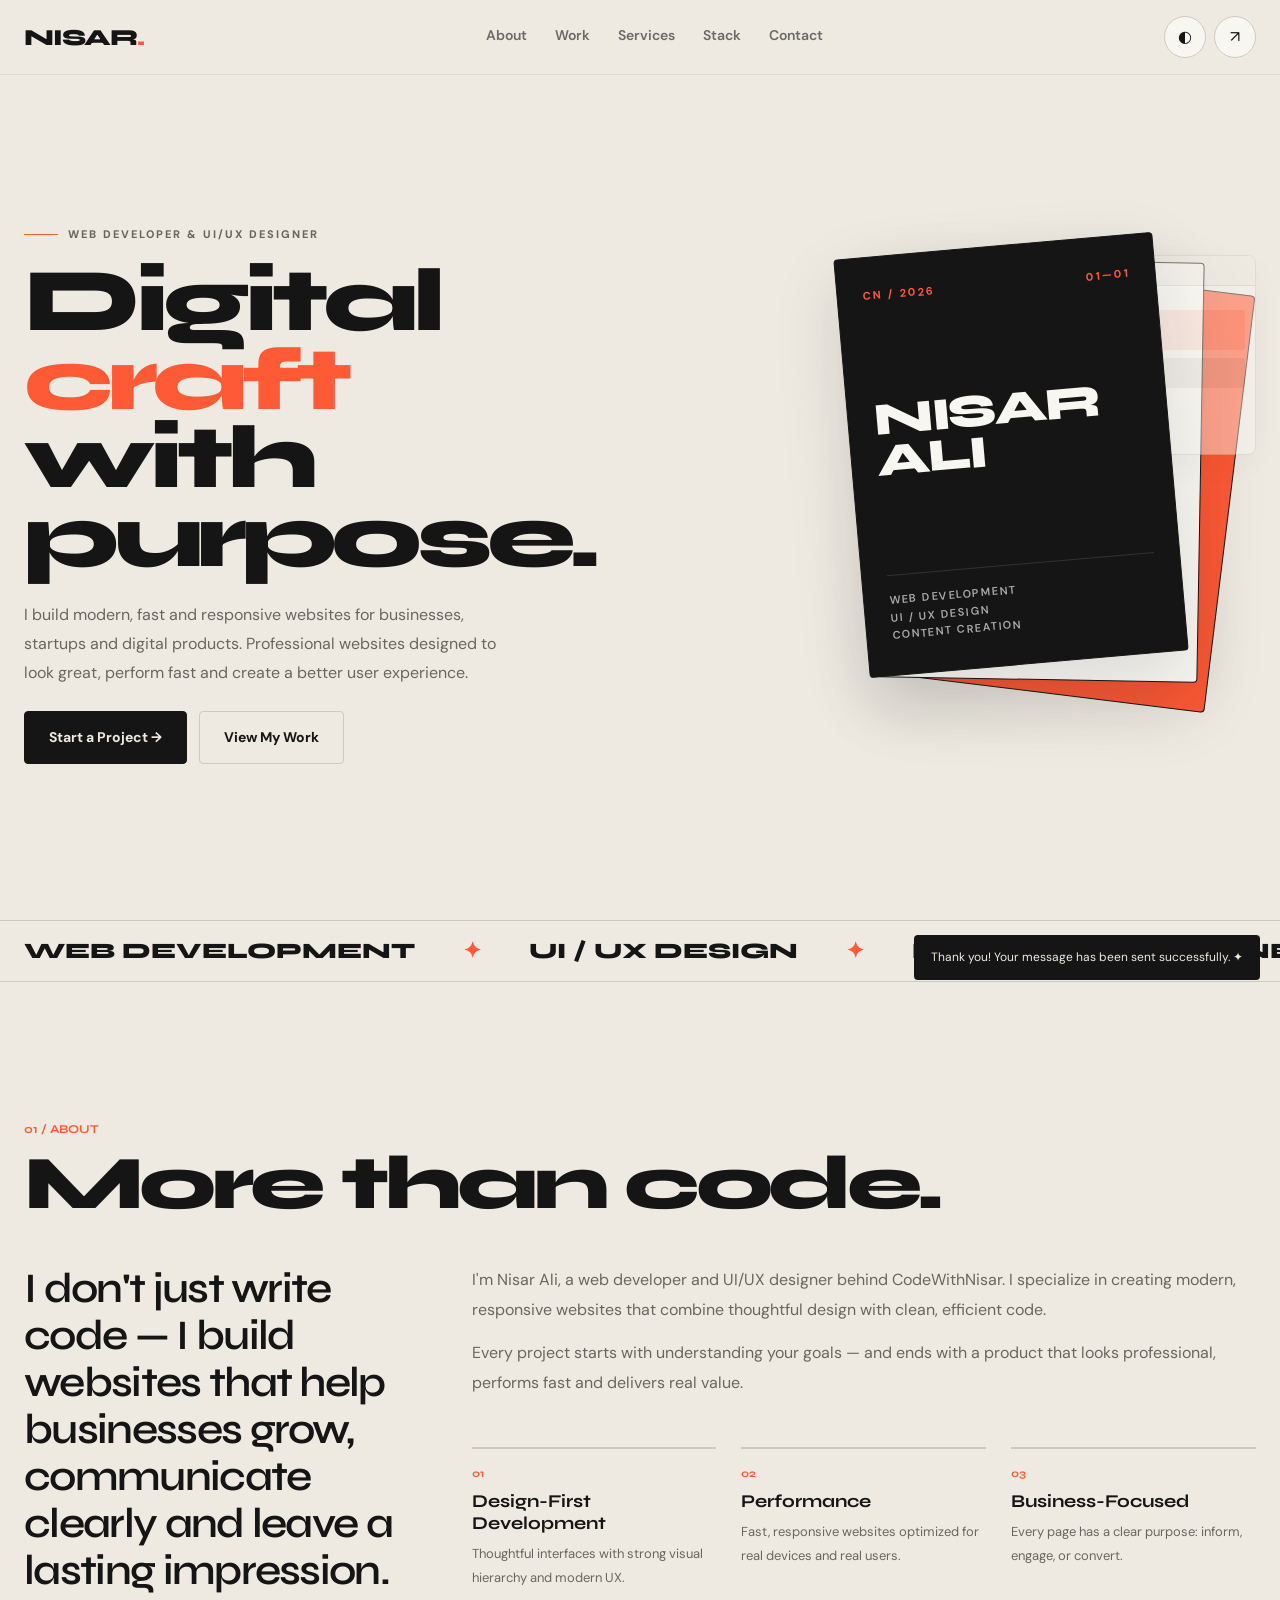
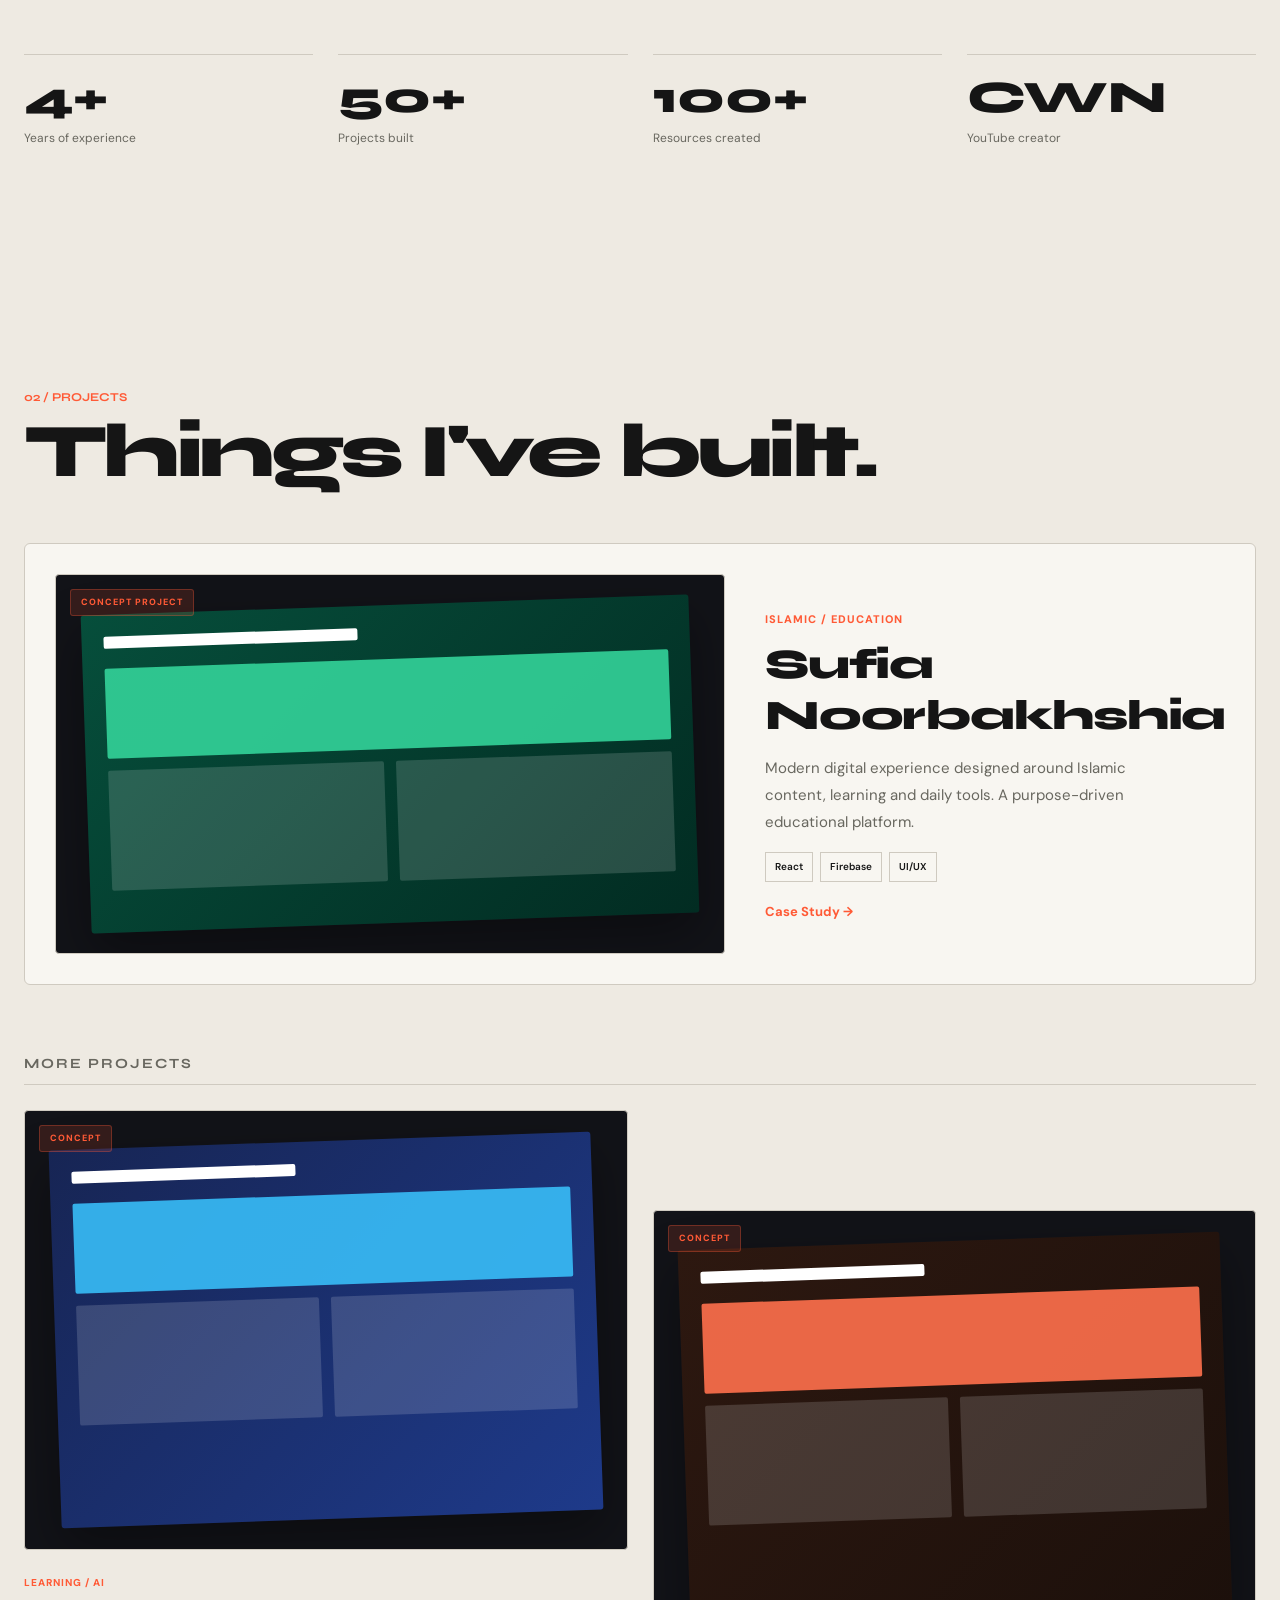
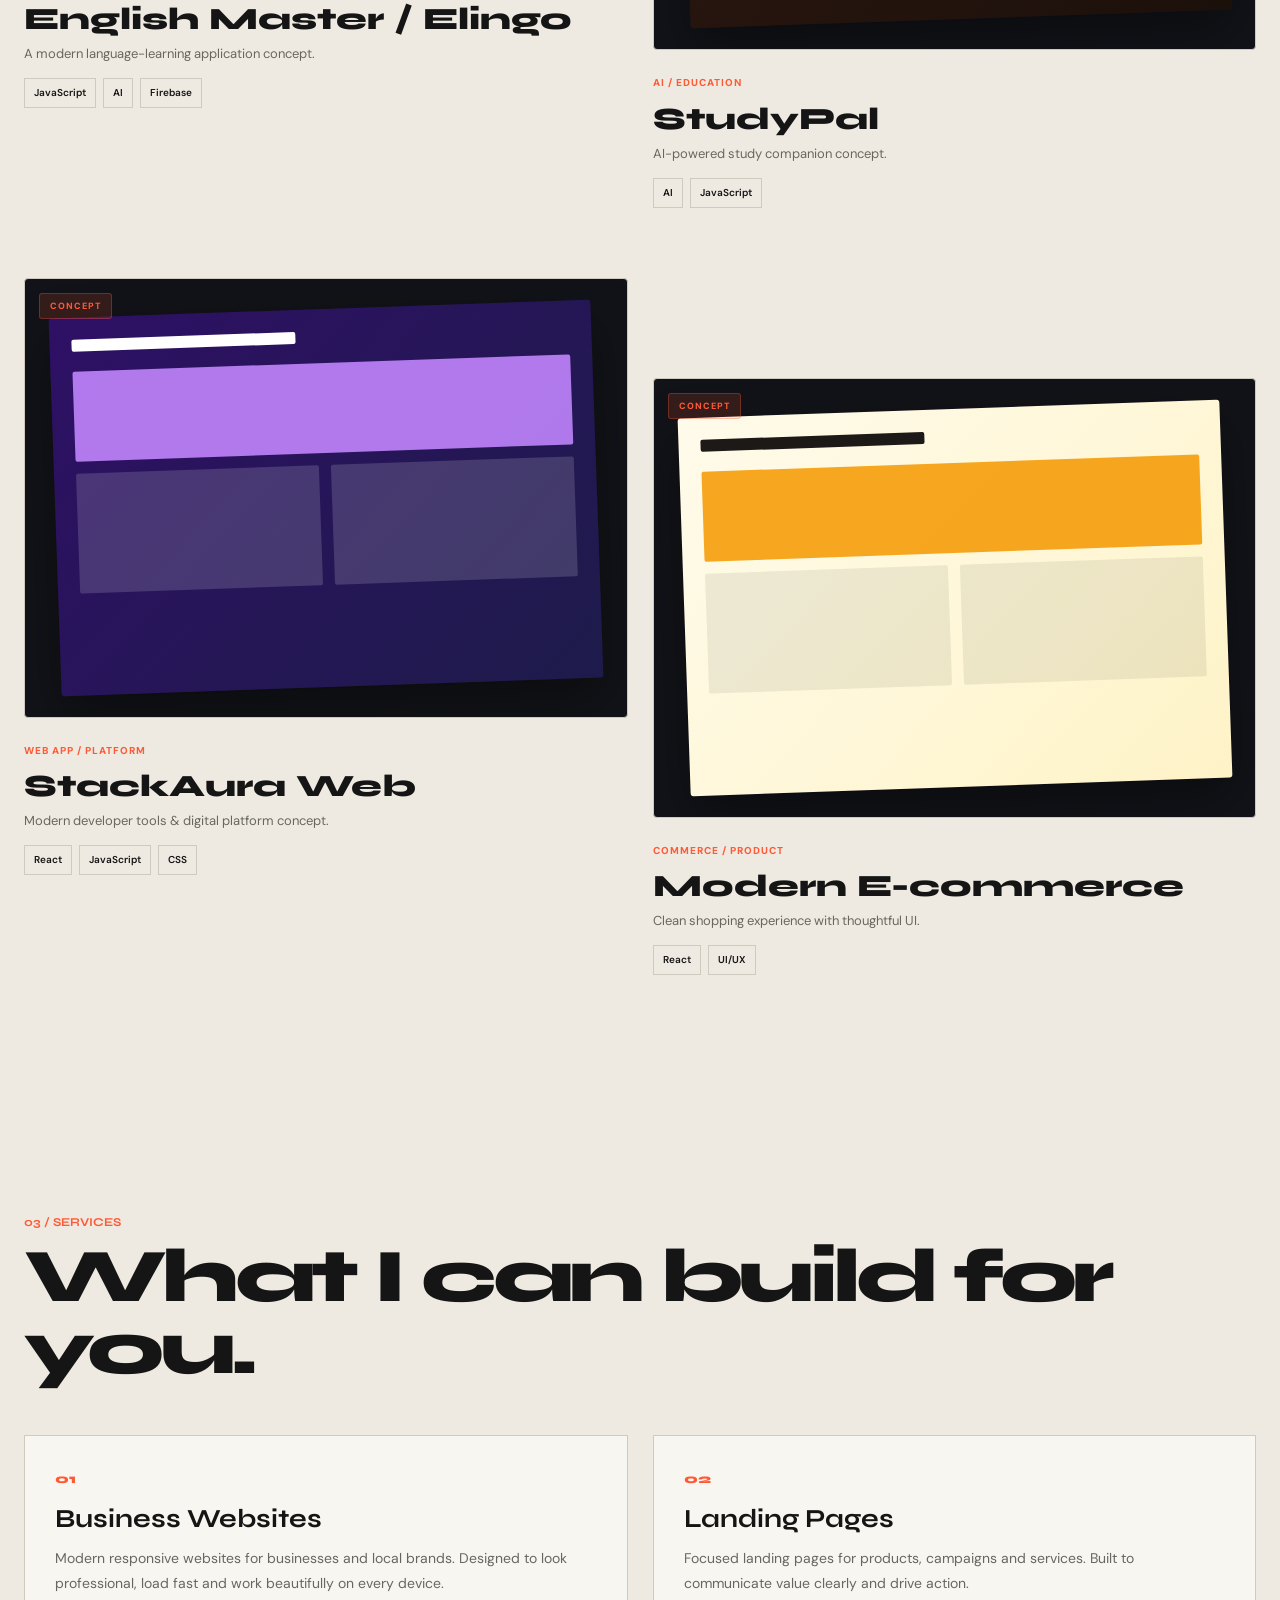
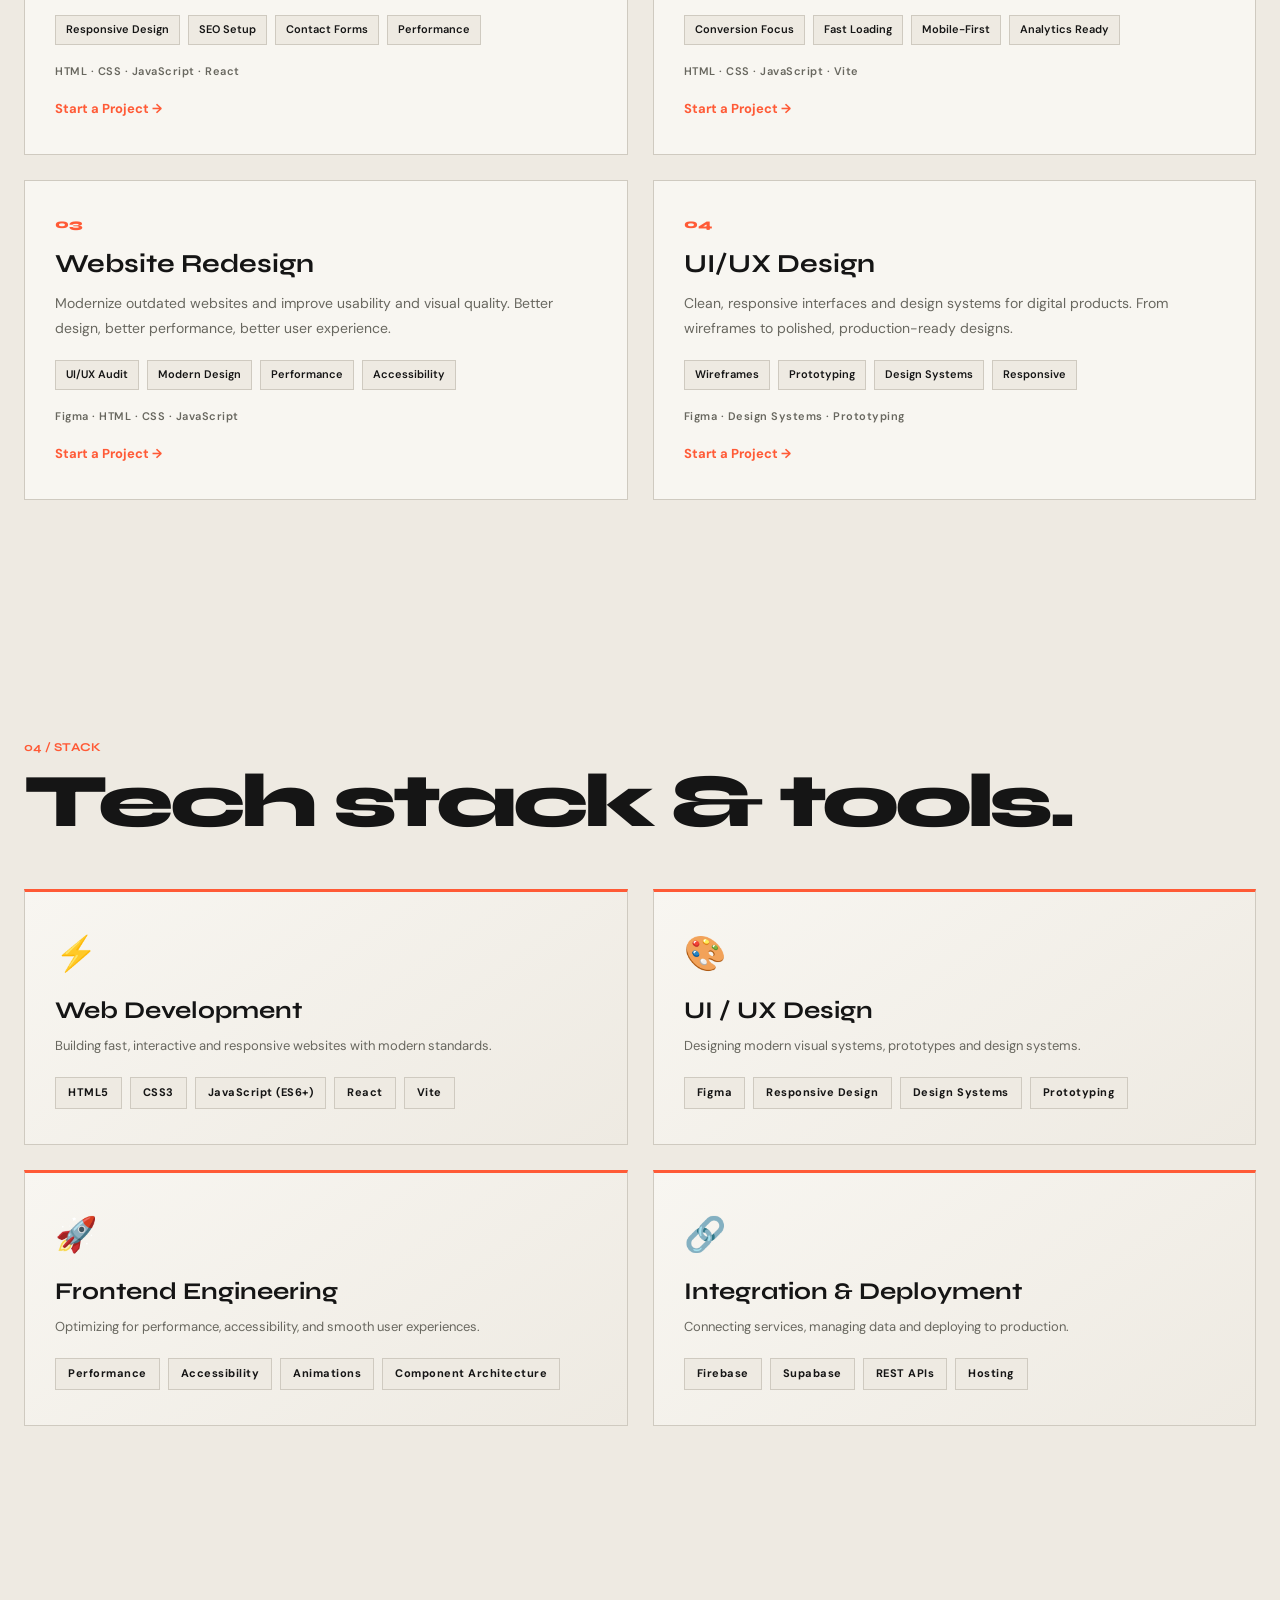
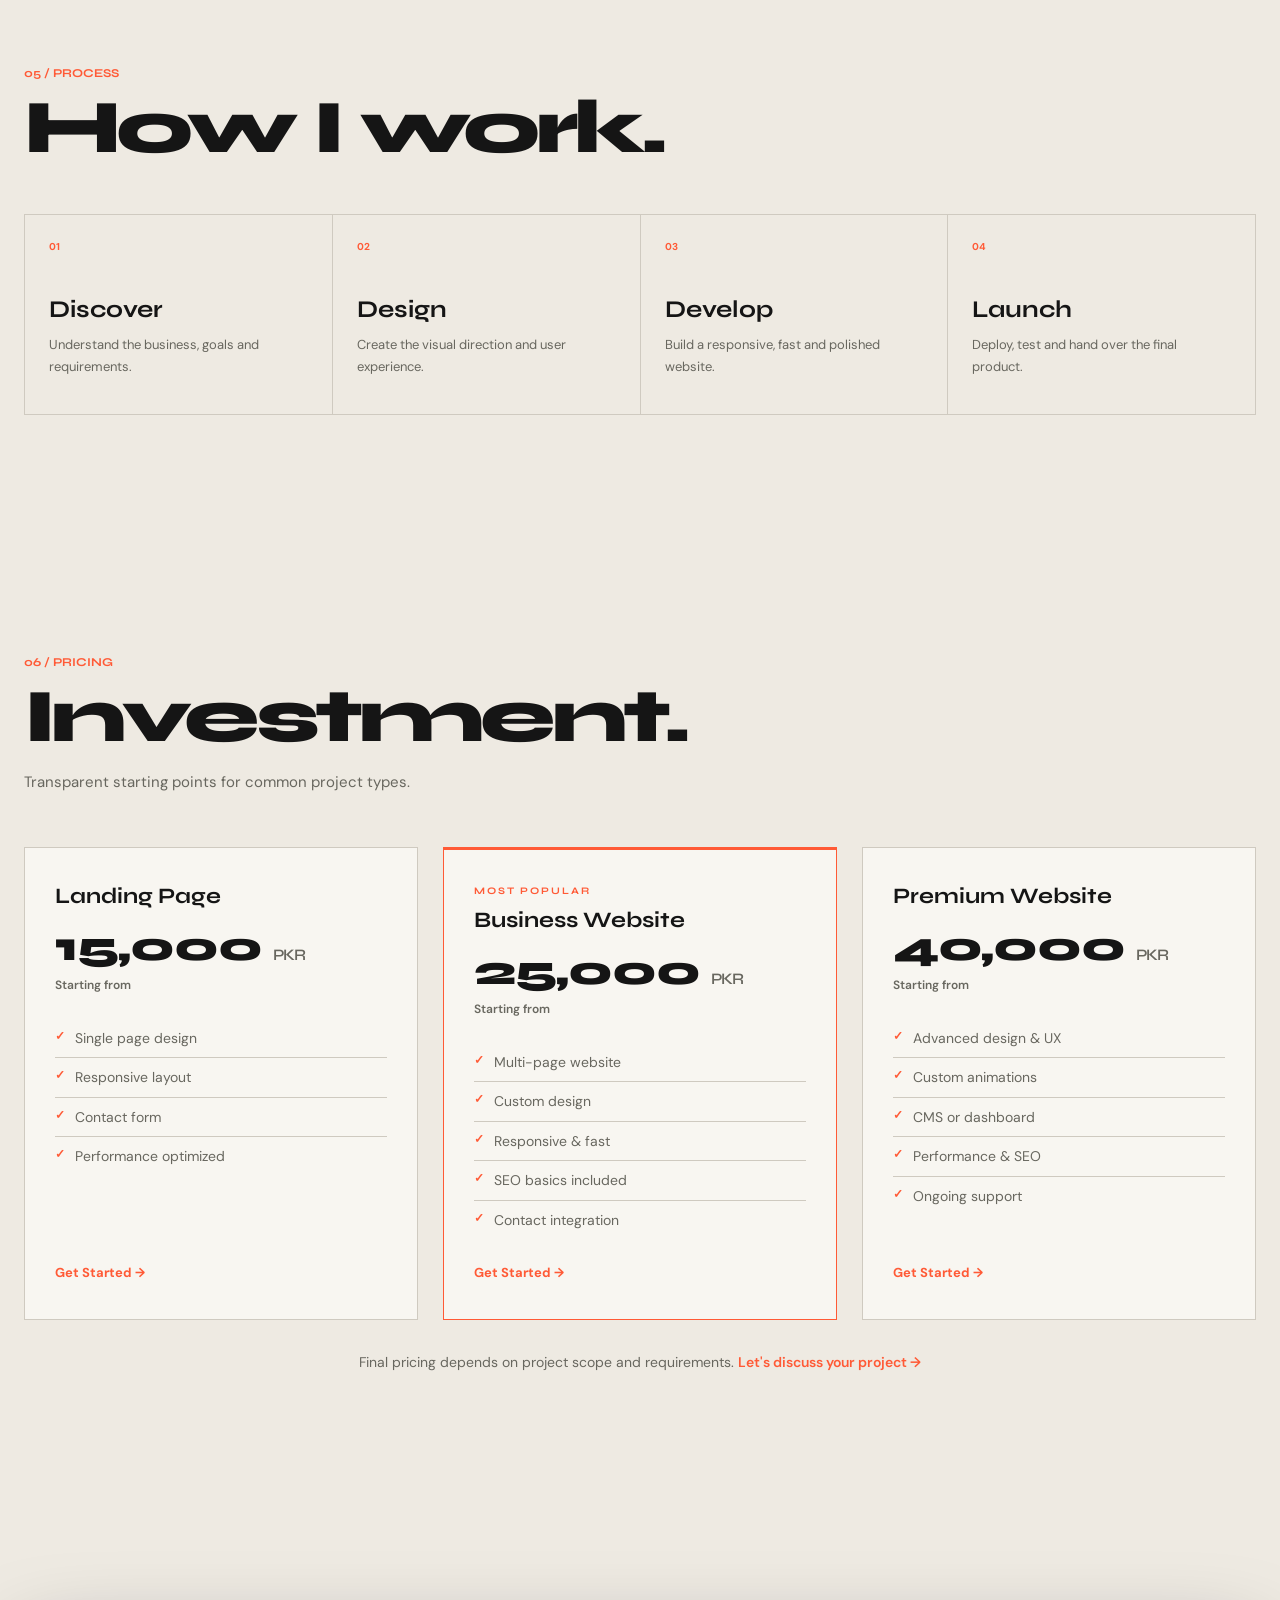
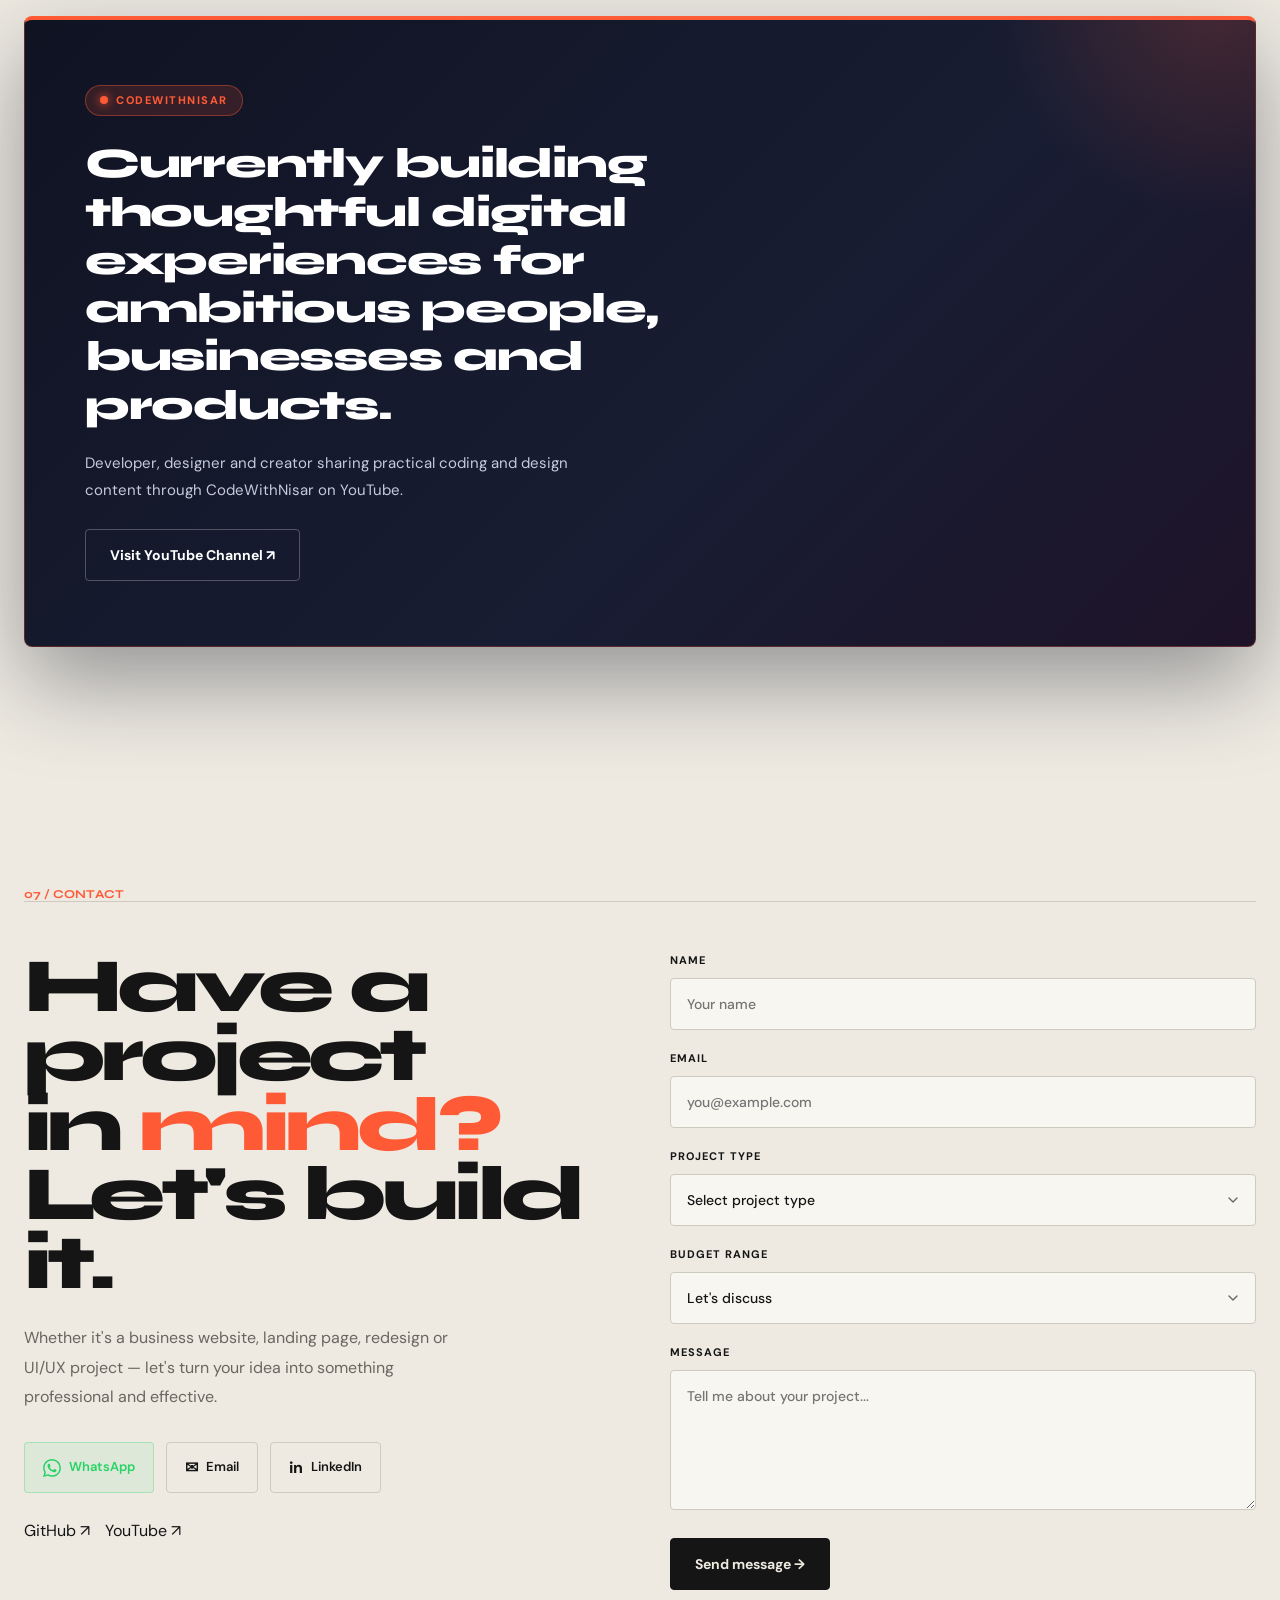
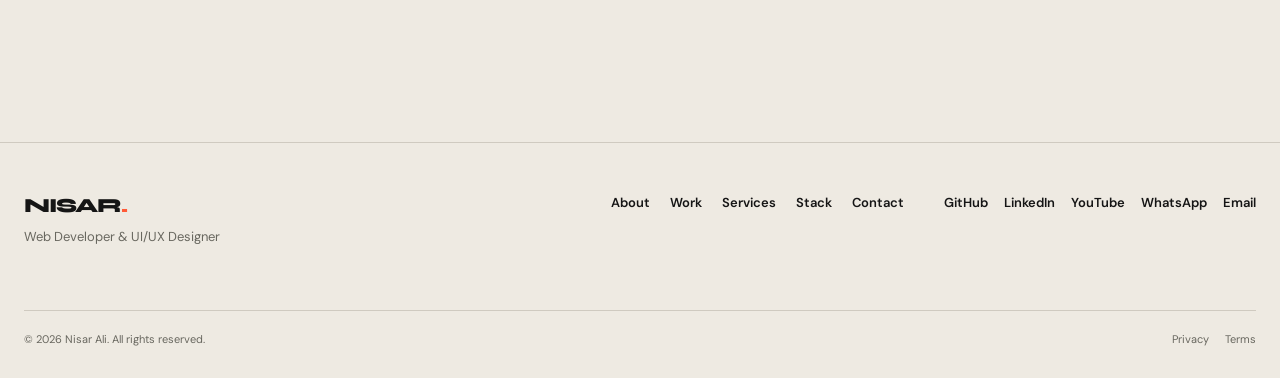
==== commit c0505378: "feat: client-conversion portfolio upgrade with clear hero value prop, services, pricing, concept bad" ====
--- a/index.html
+++ b/index.html
@@ -3,12 +3,12 @@
 <head>
   <meta charset="UTF-8">
   <meta name="viewport" content="width=device-width, initial-scale=1.0">
-  <meta name="description" content="Nisar Ali — Web Developer, UI/UX Designer & Creator. CodeWithNisar.">
-  <meta name="keywords" content="Nisar Ali, Web Developer, UI/UX Designer, CodeWithNisar, React, JavaScript, Portfolio">
+  <meta name="description" content="Nisar Ali — Web Developer & UI/UX Designer. I build modern, fast and responsive websites for businesses, startups and digital products.">
+  <meta name="keywords" content="Nisar Ali, Web Developer, Frontend Developer, UI/UX Designer, React Developer, Website Designer, Business Website Developer, CodeWithNisar">
   <meta name="author" content="Nisar Ali">
   <meta name="theme-color" content="#ff5a36">
   
-  <title>Nisar Ali — Digital Craft & Web Development</title>
+  <title>Nisar Ali — Web Developer & UI/UX Designer | Modern Websites for Businesses</title>
   
   <!-- Canonical & Sitemap -->
   <link rel="canonical" href="https://codewithnisar.com/">
@@ -17,13 +17,13 @@
   <!-- Open Graph / Social Media -->
   <meta property="og:type" content="website">
   <meta property="og:url" content="https://codewithnisar.com/">
-  <meta property="og:title" content="Nisar Ali — Digital Craft & Web Development">
-  <meta property="og:description" content="Portfolio of Nisar Ali — Web Developer, UI/UX Designer & Creator (CodeWithNisar).">
+  <meta property="og:title" content="Nisar Ali — Web Developer & UI/UX Designer">
+  <meta property="og:description" content="I build modern, fast and responsive websites for businesses, startups and digital products. Professional websites designed to look great, perform fast and convert.">
   
   <!-- Twitter Card -->
   <meta name="twitter:card" content="summary_large_image">
-  <meta name="twitter:title" content="Nisar Ali — Digital Craft & Web Development">
-  <meta name="twitter:description" content="Portfolio of Nisar Ali — Web Developer, UI/UX Designer & Creator (CodeWithNisar).">
+  <meta name="twitter:title" content="Nisar Ali — Web Developer & UI/UX Designer">
+  <meta name="twitter:description" content="I build modern, fast and responsive websites for businesses, startups and digital products. Professional websites designed to look great, perform fast and convert.">
   
   <!-- Web App Manifest & Favicon -->
   <link rel="icon" type="image/svg+xml" href="data:image/svg+xml,<svg xmlns='http://www.w3.org/2000/svg' viewBox='0 0 100 100'><rect width='100' height='100' rx='20' fill='%23ff5a36'/><text x='50%' y='55%' dominant-baseline='central' text-anchor='middle' fill='%23ffffff' font-family='sans-serif' font-weight='800' font-size='60'>N</text></svg>">
@@ -36,10 +36,17 @@
   <script type="application/ld+json">
   {
     "@context": "https://schema.org",
-    "@type": "Person",
-    "name": "Nisar Ali",
-    "jobTitle": "Web Developer & UI/UX Designer",
+    "@type": "ProfessionalService",
+    "name": "Nisar Ali — Web Developer & UI/UX Designer",
     "url": "https://codewithnisar.com/",
+    "description": "I build modern, fast and responsive websites for businesses, startups and digital products.",
+    "founder": {
+      "@type": "Person",
+      "name": "Nisar Ali",
+      "jobTitle": "Web Developer & UI/UX Designer"
+    },
+    "serviceType": ["Web Development", "UI/UX Design", "Landing Pages", "Website Redesign"],
+    "areaServed": "Worldwide",
     "sameAs": [
       "https://github.com/",
       "https://linkedin.com/",
@@ -56,14 +63,13 @@
 <body>
   <header>
     <div class="container nav">
-      <a href="#home" class="logo">NISAR<i>.</i></a>
-      <nav class="nav-center">
-        <a href="#about">About</a>
-        <a href="#skills">Skills</a>
-        <a href="#work">Projects</a>
-        <a href="#services">Services</a>
-        <a href="#journey">Journey</a>
-        <a href="#contact">Contact</a>
+      <a href="#home" class="logo" aria-label="Nisar Ali — Home">NISAR<i>.</i></a>
+      <nav class="nav-center" aria-label="Main Navigation">
+        <a href="#about" data-section="about">About</a>
+        <a href="#work" data-section="work">Work</a>
+        <a href="#services" data-section="services">Services</a>
+        <a href="#stack" data-section="stack">Stack</a>
+        <a href="#contact" data-section="contact">Contact</a>
       </nav>
       <div class="nav-right">
         <button class="circle-btn" id="theme" aria-label="Toggle Theme">◐</button>
@@ -79,30 +85,57 @@
     </div>
 
     <!-- Mobile Nav Drawer -->
-    <div class="mobile-nav" id="mobile-nav">
+    <div class="mobile-nav" id="mobile-nav" role="navigation" aria-label="Mobile Navigation">
       <a href="#about" class="mobile-link">About</a>
-      <a href="#skills" class="mobile-link">Skills</a>
-      <a href="#work" class="mobile-link">Projects</a>
+      <a href="#work" class="mobile-link">Work</a>
       <a href="#services" class="mobile-link">Services</a>
-      <a href="#journey" class="mobile-link">Journey</a>
+      <a href="#stack" class="mobile-link">Stack</a>
       <a href="#contact" class="mobile-link">Contact</a>
+      <a href="https://wa.me/YOUR_PHONE_NUMBER" class="mobile-link whatsapp-link" target="_blank" rel="noopener noreferrer">
+        <span>WhatsApp</span>
+        <svg width="20" height="20" viewBox="0 0 24 24" fill="currentColor"><path d="M17.472 14.382c-.297-.149-1.758-.867-2.03-.967-.273-.099-.471-.148-.67.15-.197.297-.767.966-.94 1.164-.173.199-.347.223-.644.075-.297-.15-1.255-.463-2.39-1.475-.883-.788-1.48-1.761-1.653-2.059-.173-.297-.018-.458.13-.606.134-.133.298-.347.446-.52.149-.174.198-.298.298-.497.099-.198.05-.371-.025-.52-.075-.149-.669-1.612-.916-2.207-.242-.579-.487-.5-.669-.51-.173-.008-.371-.01-.57-.01-.198 0-.52.074-.792.372-.272.297-1.04 1.016-1.04 2.479 0 1.462 1.065 2.875 1.213 3.074.149.198 2.096 3.2 5.077 4.487.709.306 1.262.489 1.694.625.712.227 1.36.195 1.871.118.571-.085 1.758-.719 2.006-1.413.248-.694.248-1.289.173-1.413-.074-.124-.272-.198-.57-.347m-5.421 7.403h-.004a9.87 9.87 0 01-5.031-1.378l-.361-.214-3.741.982.998-3.648-.235-.374a9.86 9.86 0 01-1.51-5.26c.001-5.45 4.436-9.884 9.888-9.884 2.64 0 5.122 1.03 6.988 2.898a9.825 9.825 0 012.893 6.994c-.003 5.45-4.437 9.884-9.885 9.884m8.413-18.297A11.815 11.815 0 0012.05 0C5.495 0 .16 5.335.157 11.892c0 2.096.547 4.142 1.588 5.945L.057 24l6.305-1.654a11.882 11.882 0 005.683 1.448h.005c6.554 0 11.89-5.335 11.893-11.893a11.821 11.821 0 00-3.48-8.413z"/></svg>
+      </a>
     </div>
   </header>
 
   <main>
-    <!-- Hero Section -->
+    <!-- ============================
+         HERO SECTION
+         ============================ -->
     <section class="hero" id="home">
       <div class="container hero-grid">
         <div class="reveal">
-          <div class="kicker">Web Developer / Designer / Creator</div>
+          <div class="kicker">Web Developer & UI/UX Designer</div>
           <h1>Digital<br><em>craft</em> with<br>purpose.</h1>
-          <p class="hero-copy">I'm Nisar Ali — I design and build modern digital experiences, applications and educational products while creating coding content through <b>CodeWithNisar.</b></p>
+          <p class="hero-copy">I build modern, fast and responsive websites for businesses, startups and digital products. Professional websites designed to look great, perform fast and create a better user experience.</p>
           <div class="actions">
-            <a class="btn dark" href="#work">Explore my work ↘</a>
-            <a class="btn light" href="#contact">Start a project</a>
-          </div>
-        </div>
-        <div class="hero-art reveal">
+            <a class="btn primary" href="#contact">Start a Project →</a>
+            <a class="btn secondary" href="#work">View My Work</a>
+            <a class="hero-whatsapp" href="https://wa.me/YOUR_PHONE_NUMBER" target="_blank" rel="noopener noreferrer">
+              <svg width="18" height="18" viewBox="0 0 24 24" fill="currentColor"><path d="M17.472 14.382c-.297-.149-1.758-.867-2.03-.967-.273-.099-.471-.148-.67.15-.197.297-.767.966-.94 1.164-.173.199-.347.223-.644.075-.297-.15-1.255-.463-2.39-1.475-.883-.788-1.48-1.761-1.653-2.059-.173-.297-.018-.458.13-.606.134-.133.298-.347.446-.52.149-.174.198-.298.298-.497.099-.198.05-.371-.025-.52-.075-.149-.669-1.612-.916-2.207-.242-.579-.487-.5-.669-.51-.173-.008-.371-.01-.57-.01-.198 0-.52.074-.792.372-.272.297-1.04 1.016-1.04 2.479 0 1.462 1.065 2.875 1.213 3.074.149.198 2.096 3.2 5.077 4.487.709.306 1.262.489 1.694.625.712.227 1.36.195 1.871.118.571-.085 1.758-.719 2.006-1.413.248-.694.248-1.289.173-1.413-.074-.124-.272-.198-.57-.347m-5.421 7.403h-.004a9.87 9.87 0 01-5.031-1.378l-.361-.214-3.741.982.998-3.648-.235-.374a9.86 9.86 0 01-1.51-5.26c.001-5.45 4.436-9.884 9.888-9.884 2.64 0 5.122 1.03 6.988 2.898a9.825 9.825 0 012.893 6.994c-.003 5.45-4.437 9.884-9.885 9.884m8.413-18.297A11.815 11.815 0 0012.05 0C5.495 0 .16 5.335.157 11.892c0 2.096.547 4.142 1.588 5.945L.057 24l6.305-1.654a11.882 11.882 0 005.683 1.448h.005c6.554 0 11.89-5.335 11.893-11.893a11.821 11.821 0 00-3.48-8.413z"/></svg>
+              <span>Chat on WhatsApp</span>
+            </a>
+          </div>
+        </div>
+        <div class="hero-art reveal" aria-hidden="true">
+          <!-- Browser mockup behind identity card -->
+          <div class="browser-mockup">
+            <div class="browser-bar">
+              <span class="browser-dot"></span>
+              <span class="browser-dot"></span>
+              <span class="browser-dot"></span>
+              <span class="browser-url">codewithnisar.com</span>
+            </div>
+            <div class="browser-body">
+              <div class="browser-nav-mock"></div>
+              <div class="browser-hero-mock"></div>
+              <div class="browser-grid-mock">
+                <div class="browser-card-mock"></div>
+                <div class="browser-card-mock"></div>
+              </div>
+            </div>
+          </div>
+          <!-- Identity card stack -->
           <div class="shape one"></div>
           <div class="shape two"></div>
           <div class="art-content">
@@ -113,129 +146,106 @@
             <div class="art-name">NISAR<br>ALI</div>
             <div class="art-bottom">WEB DEVELOPMENT<br>UI / UX DESIGN<br>CONTENT CREATION</div>
           </div>
-          <div class="rotated">CODEWITHNISAR — DIGITAL STUDIO</div>
         </div>
       </div>
     </section>
 
     <!-- Marquee Banner -->
-    <div class="marquee">
+    <div class="marquee" aria-hidden="true">
       <div class="marquee-track">
         <span>WEB DEVELOPMENT</span><span>✦</span>
         <span>UI / UX DESIGN</span><span>✦</span>
         <span>REACT</span><span>✦</span>
-        <span>CREATIVE CODE</span><span>✦</span>
+        <span>BUSINESS WEBSITES</span><span>✦</span>
+        <span>LANDING PAGES</span><span>✦</span>
         <span>WEB DEVELOPMENT</span><span>✦</span>
         <span>UI / UX DESIGN</span><span>✦</span>
         <span>REACT</span><span>✦</span>
-        <span>CREATIVE CODE</span><span>✦</span>
+        <span>BUSINESS WEBSITES</span><span>✦</span>
+        <span>LANDING PAGES</span><span>✦</span>
       </div>
     </div>
 
-    <!-- About Section -->
+    <!-- ============================
+         ABOUT SECTION
+         ============================ -->
     <section id="about">
       <div class="container reveal">
         <div class="section-num">01 / ABOUT</div>
         <div class="title">More than code.</div>
         <div class="intro-grid" style="margin-top:45px">
-          <div class="big-copy">I care about what happens between an idea and the person experiencing it.</div>
+          <div class="big-copy">I don't just write code — I build websites that help businesses grow, communicate clearly and leave a lasting impression.</div>
           <div class="about-right">
-            <p class="muted">I'm Nisar Ali, a web developer, UI/UX designer and creator behind CodeWithNisar. I enjoy turning concepts into interfaces that feel clear, useful and intentional.</p>
-            <p class="muted">My work blends development, design and learning. I especially enjoy educational, Islamic, productivity and AI-powered digital products.</p>
-            <div class="stat"><strong>4+</strong><span>Years learning & building</span></div>
-            <div class="stat"><strong>50+</strong><span>Projects / experiments</span></div>
-            <div class="stat"><strong>100+</strong><span>Learning resources</span></div>
-            <div class="stat"><strong>CWN</strong><span>YouTube creator</span></div>
-          </div>
-        </div>
-      </div>
-    </section>
-
-    <!-- Skills & Tech Stack Section -->
-    <section id="skills">
-      <div class="container reveal">
-        <div class="section-num">02 / SKILLS & TECH</div>
-        <div class="title">Tech stack & tools.</div>
-        <div class="skills-grid">
-          <div class="skill-card">
-            <div class="skill-icon">⚡</div>
-            <h3>Frontend Development</h3>
-            <p>Building fast, interactive, and responsive web interfaces with modern web standards.</p>
-            <div class="skill-tags">
-              <span class="skill-badge">HTML5 / CSS3</span>
-              <span class="skill-badge">JavaScript (ES6+)</span>
-              <span class="skill-badge">React</span>
-              <span class="skill-badge">Next.js</span>
-              <span class="skill-badge">Tailwind CSS</span>
-            </div>
-          </div>
-
-          <div class="skill-card">
-            <div class="skill-icon">📱</div>
-            <h3>Mobile & Cross-Platform</h3>
-            <p>Creating performant mobile application concepts for iOS and Android.</p>
-            <div class="skill-tags">
-              <span class="skill-badge">React Native</span>
-              <span class="skill-badge">Expo</span>
-              <span class="skill-badge">Mobile UI</span>
-              <span class="skill-badge">State Management</span>
-            </div>
-          </div>
-
-          <div class="skill-card">
-            <div class="skill-icon">🎨</div>
-            <h3>UI / UX Design</h3>
-            <p>Designing modern visual systems, prototypes, wireframes, and design systems.</p>
-            <div class="skill-tags">
-              <span class="skill-badge">Figma</span>
-              <span class="skill-badge">Wireframing</span>
-              <span class="skill-badge">Design Systems</span>
-              <span class="skill-badge">Prototyping</span>
-            </div>
-          </div>
-
-          <div class="skill-card">
-            <div class="skill-icon">🔥</div>
-            <h3>Backend & Dev Tools</h3>
-            <p>Managing databases, APIs, version control, and cloud developer tooling.</p>
-            <div class="skill-tags">
-              <span class="skill-badge">Firebase</span>
-              <span class="skill-badge">Node.js</span>
-              <span class="skill-badge">REST APIs</span>
-              <span class="skill-badge">Git & GitHub</span>
-            </div>
-          </div>
-        </div>
-      </div>
-    </section>
-
-    <!-- Selected Work Section -->
+            <div class="about-text">
+              <p class="muted">I'm Nisar Ali, a web developer and UI/UX designer behind CodeWithNisar. I specialize in creating modern, responsive websites that combine thoughtful design with clean, efficient code.</p>
+              <p class="muted" style="margin-top:14px">Every project starts with understanding your goals — and ends with a product that looks professional, performs fast and delivers real value.</p>
+            </div>
+            <div class="strengths-grid">
+              <div class="strength">
+                <div class="strength-num">01</div>
+                <h3>Design-First Development</h3>
+                <p class="muted">Thoughtful interfaces with strong visual hierarchy and modern UX.</p>
+              </div>
+              <div class="strength">
+                <div class="strength-num">02</div>
+                <h3>Performance</h3>
+                <p class="muted">Fast, responsive websites optimized for real devices and real users.</p>
+              </div>
+              <div class="strength">
+                <div class="strength-num">03</div>
+                <h3>Business-Focused</h3>
+                <p class="muted">Every page has a clear purpose: inform, engage, or convert.</p>
+              </div>
+            </div>
+          </div>
+        </div>
+        <div class="stats-row">
+          <div class="stat"><strong>4+</strong><span>Years of experience</span></div>
+          <div class="stat"><strong>50+</strong><span>Projects built</span></div>
+          <div class="stat"><strong>100+</strong><span>Resources created</span></div>
+          <div class="stat"><strong>CWN</strong><span>YouTube creator</span></div>
+        </div>
+      </div>
+    </section>
+
+    <!-- ============================
+         SELECTED WORK / PROJECTS
+         ============================ -->
     <section id="work">
       <div class="container reveal">
-        <div class="section-num">03 / PROJECTS</div>
+        <div class="section-num">02 / PROJECTS</div>
         <div class="title">Things I've built.</div>
+
+        <!-- Featured Project -->
+        <div class="featured-project" role="button" tabindex="0" aria-label="View case study for Sufia Noorbakhshia" data-project="sufia">
+          <div class="featured-img">
+            <div class="project-badge concept-badge">Concept Project</div>
+            <div class="ui emerald-ui">
+              <div class="ui-head"></div>
+              <div class="ui-block"></div>
+              <div class="ui-row">
+                <div class="ui-small"></div>
+                <div class="ui-small"></div>
+              </div>
+            </div>
+          </div>
+          <div class="featured-info">
+            <small>Islamic / Education</small>
+            <h3>Sufia Noorbakhshia</h3>
+            <p class="featured-desc">Modern digital experience designed around Islamic content, learning and daily tools. A purpose-driven educational platform.</p>
+            <div class="tags"><span class="tag">React</span><span class="tag">Firebase</span><span class="tag">UI/UX</span></div>
+            <div class="project-actions">
+              <a class="btn-link" href="#" onclick="event.stopPropagation()">Case Study →</a>
+            </div>
+          </div>
+        </div>
+
+        <!-- More Projects Grid -->
+        <div class="projects-label">More Projects</div>
         <div class="work-grid">
-          <div class="work" role="button" tabindex="0" aria-label="View case study for Sufia Noorbakhshia" onclick="project('Sufia Noorbakhshia','A premium Islamic educational platform designed for learning, community content, Quran tracking, quizzes and personalized progress.')">
+          <div class="work" role="button" tabindex="0" aria-label="View case study for English Master / Elingo" data-project="elingo">
             <div class="work-img">
-              <div class="ui emerald-ui">
-                <div class="ui-head"></div>
-                <div class="ui-block"></div>
-                <div class="ui-row">
-                  <div class="ui-small"></div>
-                  <div class="ui-small"></div>
-                </div>
-              </div>
-            </div>
-            <div class="work-info">
-              <small>Islamic / Education</small>
-              <h3>Sufia Noorbakhshia</h3>
-              <p>Purpose-driven Islamic educational experience.</p>
-              <div class="tags"><span class="tag">React Native</span><span class="tag">Firebase</span><span class="tag">UI/UX</span></div>
-            </div>
-          </div>
-
-          <div class="work" role="button" tabindex="0" aria-label="View case study for English Master / Elingo" onclick="project('English Master / Elingo','An English learning application focused on speaking, listening, reading, writing, grammar and vocabulary with modern learning interactions.')">
-            <div class="work-img">
+              <div class="project-badge concept-badge">Concept</div>
               <div class="ui blue-ui">
                 <div class="ui-head"></div>
                 <div class="ui-block"></div>
@@ -248,13 +258,14 @@
             <div class="work-info">
               <small>Learning / AI</small>
               <h3>English Master / Elingo</h3>
-              <p>A modern language-learning application.</p>
-              <div class="tags"><span class="tag">Expo</span><span class="tag">AI</span><span class="tag">Firebase</span></div>
-            </div>
-          </div>
-
-          <div class="work" role="button" tabindex="0" aria-label="View case study for StudyPal" onclick="project('StudyPal','An AI learning assistant concept for study planning, questions, notes and personalized learning workflows.')">
+              <p>A modern language-learning application concept.</p>
+              <div class="tags"><span class="tag">JavaScript</span><span class="tag">AI</span><span class="tag">Firebase</span></div>
+            </div>
+          </div>
+
+          <div class="work" role="button" tabindex="0" aria-label="View case study for StudyPal" data-project="studypal">
             <div class="work-img">
+              <div class="project-badge concept-badge">Concept</div>
               <div class="ui orange-ui">
                 <div class="ui-head"></div>
                 <div class="ui-block"></div>
@@ -272,8 +283,9 @@
             </div>
           </div>
 
-          <div class="work" role="button" tabindex="0" aria-label="View case study for StackAura Web" onclick="project('StackAura Web','A high-performance modern web application platform designed for scalable developer tools, digital products, and web applications.')">
+          <div class="work" role="button" tabindex="0" aria-label="View case study for StackAura Web" data-project="stackaura">
             <div class="work-img">
+              <div class="project-badge concept-badge">Concept</div>
               <div class="ui purple-ui">
                 <div class="ui-head"></div>
                 <div class="ui-block"></div>
@@ -286,32 +298,14 @@
             <div class="work-info">
               <small>Web App / Platform</small>
               <h3>StackAura Web</h3>
-              <p>High-performance developer tools & digital platform.</p>
-              <div class="tags"><span class="tag">Next.js</span><span class="tag">TypeScript</span><span class="tag">Tailwind</span></div>
-            </div>
-          </div>
-
-          <div class="work" role="button" tabindex="0" aria-label="View case study for CWN Learning Hub" onclick="project('CWN Learning Hub','An interactive learning platform and resource portal for web developers, designers, and creators built by CodeWithNisar.')">
+              <p>Modern developer tools & digital platform concept.</p>
+              <div class="tags"><span class="tag">React</span><span class="tag">JavaScript</span><span class="tag">CSS</span></div>
+            </div>
+          </div>
+
+          <div class="work" role="button" tabindex="0" aria-label="View case study for Modern E-commerce" data-project="ecommerce">
             <div class="work-img">
-              <div class="ui dark-ui">
-                <div class="ui-head"></div>
-                <div class="ui-block"></div>
-                <div class="ui-row">
-                  <div class="ui-small"></div>
-                  <div class="ui-small"></div>
-                </div>
-              </div>
-            </div>
-            <div class="work-info">
-              <small>Education / Hub</small>
-              <h3>CWN Learning Hub</h3>
-              <p>Interactive web development resource hub.</p>
-              <div class="tags"><span class="tag">React</span><span class="tag">UI/UX</span><span class="tag">JavaScript</span></div>
-            </div>
-          </div>
-
-          <div class="work" role="button" tabindex="0" aria-label="View case study for Modern E-commerce" onclick="project('Modern E-commerce','A clean online shopping experience focused on product discovery, responsive layouts and conversion-friendly interactions.')">
-            <div class="work-img">
+              <div class="project-badge concept-badge">Concept</div>
               <div class="ui amber-ui">
                 <div class="ui-head"></div>
                 <div class="ui-block"></div>
@@ -332,184 +326,296 @@
       </div>
     </section>
 
-    <!-- Services Section -->
+    <!-- ============================
+         SERVICES SECTION
+         ============================ -->
     <section id="services">
       <div class="container reveal">
-        <div class="section-num">04 / SERVICES</div>
-        <div class="title">What I do.</div>
-        <div class="services">
-          <div class="service">
+        <div class="section-num">03 / SERVICES</div>
+        <div class="title">What I can build for you.</div>
+        <div class="services-grid">
+          <div class="service-card">
             <div class="service-num">01</div>
+            <h3>Business Websites</h3>
+            <p>Modern responsive websites for businesses and local brands. Designed to look professional, load fast and work beautifully on every device.</p>
+            <div class="deliverables">
+              <span>Responsive Design</span>
+              <span>SEO Setup</span>
+              <span>Contact Forms</span>
+              <span>Performance</span>
+            </div>
+            <div class="service-tech">HTML · CSS · JavaScript · React</div>
+            <a class="btn-link" href="#contact">Start a Project →</a>
+          </div>
+
+          <div class="service-card">
+            <div class="service-num">02</div>
+            <h3>Landing Pages</h3>
+            <p>Focused landing pages for products, campaigns and services. Built to communicate value clearly and drive action.</p>
+            <div class="deliverables">
+              <span>Conversion Focus</span>
+              <span>Fast Loading</span>
+              <span>Mobile-First</span>
+              <span>Analytics Ready</span>
+            </div>
+            <div class="service-tech">HTML · CSS · JavaScript · Vite</div>
+            <a class="btn-link" href="#contact">Start a Project →</a>
+          </div>
+
+          <div class="service-card">
+            <div class="service-num">03</div>
+            <h3>Website Redesign</h3>
+            <p>Modernize outdated websites and improve usability and visual quality. Better design, better performance, better user experience.</p>
+            <div class="deliverables">
+              <span>UI/UX Audit</span>
+              <span>Modern Design</span>
+              <span>Performance</span>
+              <span>Accessibility</span>
+            </div>
+            <div class="service-tech">Figma · HTML · CSS · JavaScript</div>
+            <a class="btn-link" href="#contact">Start a Project →</a>
+          </div>
+
+          <div class="service-card">
+            <div class="service-num">04</div>
+            <h3>UI/UX Design</h3>
+            <p>Clean, responsive interfaces and design systems for digital products. From wireframes to polished, production-ready designs.</p>
+            <div class="deliverables">
+              <span>Wireframes</span>
+              <span>Prototyping</span>
+              <span>Design Systems</span>
+              <span>Responsive</span>
+            </div>
+            <div class="service-tech">Figma · Design Systems · Prototyping</div>
+            <a class="btn-link" href="#contact">Start a Project →</a>
+          </div>
+        </div>
+      </div>
+    </section>
+
+    <!-- ============================
+         TECH STACK
+         ============================ -->
+    <section id="stack">
+      <div class="container reveal">
+        <div class="section-num">04 / STACK</div>
+        <div class="title">Tech stack & tools.</div>
+        <div class="skills-grid">
+          <div class="skill-card">
+            <div class="skill-icon">⚡</div>
             <h3>Web Development</h3>
-            <p>Fast, responsive and maintainable websites built around real goals.</p>
-            <div class="arrow">↗</div>
-          </div>
-          <div class="service">
-            <div class="service-num">02</div>
+            <p>Building fast, interactive and responsive websites with modern standards.</p>
+            <div class="skill-tags">
+              <span class="skill-badge">HTML5</span>
+              <span class="skill-badge">CSS3</span>
+              <span class="skill-badge">JavaScript (ES6+)</span>
+              <span class="skill-badge">React</span>
+              <span class="skill-badge">Vite</span>
+            </div>
+          </div>
+
+          <div class="skill-card">
+            <div class="skill-icon">🎨</div>
             <h3>UI / UX Design</h3>
-            <p>Clear visual systems and interfaces designed around usability.</p>
-            <div class="arrow">↗</div>
-          </div>
-          <div class="service">
-            <div class="service-num">03</div>
-            <h3>Frontend Development</h3>
-            <p>Interactive interfaces using modern JavaScript technologies.</p>
-            <div class="arrow">↗</div>
-          </div>
-          <div class="service">
-            <div class="service-num">04</div>
-            <h3>Landing Pages</h3>
-            <p>Focused experiences that communicate value and drive action.</p>
-            <div class="arrow">↗</div>
-          </div>
-          <div class="service">
-            <div class="service-num">05</div>
-            <h3>Responsive Design</h3>
-            <p>Intentional layouts across mobile, tablet and desktop.</p>
-            <div class="arrow">↗</div>
-          </div>
-          <div class="service">
-            <div class="service-num">06</div>
-            <h3>Educational / Islamic Apps</h3>
-            <p>Purpose-driven products for learning, faith and productivity.</p>
-            <div class="arrow">↗</div>
-          </div>
-        </div>
-      </div>
-    </section>
-
-    <!-- Process Section -->
-    <section>
+            <p>Designing modern visual systems, prototypes and design systems.</p>
+            <div class="skill-tags">
+              <span class="skill-badge">Figma</span>
+              <span class="skill-badge">Responsive Design</span>
+              <span class="skill-badge">Design Systems</span>
+              <span class="skill-badge">Prototyping</span>
+            </div>
+          </div>
+
+          <div class="skill-card">
+            <div class="skill-icon">🚀</div>
+            <h3>Frontend Engineering</h3>
+            <p>Optimizing for performance, accessibility, and smooth user experiences.</p>
+            <div class="skill-tags">
+              <span class="skill-badge">Performance</span>
+              <span class="skill-badge">Accessibility</span>
+              <span class="skill-badge">Animations</span>
+              <span class="skill-badge">Component Architecture</span>
+            </div>
+          </div>
+
+          <div class="skill-card">
+            <div class="skill-icon">🔗</div>
+            <h3>Integration & Deployment</h3>
+            <p>Connecting services, managing data and deploying to production.</p>
+            <div class="skill-tags">
+              <span class="skill-badge">Firebase</span>
+              <span class="skill-badge">Supabase</span>
+              <span class="skill-badge">REST APIs</span>
+              <span class="skill-badge">Hosting</span>
+            </div>
+          </div>
+        </div>
+      </div>
+    </section>
+
+    <!-- ============================
+         PROCESS
+         ============================ -->
+    <section id="process">
       <div class="container reveal">
         <div class="section-num">05 / PROCESS</div>
         <div class="title">How I work.</div>
         <div class="process">
-          <div class="step"><b>01</b><h3>Discover</h3></div>
-          <div class="step"><b>02</b><h3>Plan</h3></div>
-          <div class="step"><b>03</b><h3>Design</h3></div>
-          <div class="step"><b>04</b><h3>Develop</h3></div>
-          <div class="step"><b>05</b><h3>Test</h3></div>
-          <div class="step"><b>06</b><h3>Launch</h3></div>
-        </div>
-      </div>
-    </section>
-
-    <!-- Journey Section -->
-    <section id="journey">
-      <div class="container reveal">
-        <div class="section-num">06 / JOURNEY</div>
-        <div class="title">Still becoming.</div>
-        <div class="journey">
-          <div class="jitem"><b>01</b><div><h3>Learning</h3><p class="muted">Building strong foundations in programming, web development and problem solving.</p></div></div>
-          <div class="jitem"><b>02</b><div><h3>Building Projects</h3><p class="muted">Turning knowledge into practical websites, apps and experiments.</p></div></div>
-          <div class="jitem"><b>03</b><div><h3>UI / UX Exploration</h3><p class="muted">Studying visual hierarchy, interaction patterns and modern product design.</p></div></div>
-          <div class="jitem"><b>04</b><div><h3>Content Creation</h3><p class="muted">Sharing coding and educational content through CodeWithNisar.</p></div></div>
-          <div class="jitem"><b>05</b><div><h3>Modern Web Development</h3><p class="muted">Combining design, development and emerging technologies to build useful products.</p></div></div>
-        </div>
-      </div>
-    </section>
-
-    <!-- YouTube / Creator Banner -->
-    <section id="youtube">
-      <div class="container reveal">
-        <div class="creator">
-          <div>
+          <div class="step">
+            <b>01</b>
+            <h3>Discover</h3>
+            <p class="step-desc">Understand the business, goals and requirements.</p>
+          </div>
+          <div class="step">
+            <b>02</b>
+            <h3>Design</h3>
+            <p class="step-desc">Create the visual direction and user experience.</p>
+          </div>
+          <div class="step">
+            <b>03</b>
+            <h3>Develop</h3>
+            <p class="step-desc">Build a responsive, fast and polished website.</p>
+          </div>
+          <div class="step">
+            <b>04</b>
+            <h3>Launch</h3>
+            <p class="step-desc">Deploy, test and hand over the final product.</p>
+          </div>
+        </div>
+      </div>
+    </section>
+
+    <!-- ============================
+         PRICING
+         ============================ -->
+    <section id="pricing">
+      <div class="container reveal">
+        <div class="section-num">06 / PRICING</div>
+        <div class="title">Investment.</div>
+        <p class="pricing-subtitle muted">Transparent starting points for common project types.</p>
+        <div class="pricing-grid">
+          <div class="pricing-card">
+            <div class="pricing-tier">Landing Page</div>
+            <div class="pricing-amount">15,000 <span>PKR</span></div>
+            <div class="pricing-starting">Starting from</div>
+            <ul class="pricing-features">
+              <li>Single page design</li>
+              <li>Responsive layout</li>
+              <li>Contact form</li>
+              <li>Performance optimized</li>
+            </ul>
+            <a class="btn-link" href="#contact">Get Started →</a>
+          </div>
+
+          <div class="pricing-card featured-pricing">
+            <div class="pricing-popular">Most Popular</div>
+            <div class="pricing-tier">Business Website</div>
+            <div class="pricing-amount">25,000 <span>PKR</span></div>
+            <div class="pricing-starting">Starting from</div>
+            <ul class="pricing-features">
+              <li>Multi-page website</li>
+              <li>Custom design</li>
+              <li>Responsive & fast</li>
+              <li>SEO basics included</li>
+              <li>Contact integration</li>
+            </ul>
+            <a class="btn-link" href="#contact">Get Started →</a>
+          </div>
+
+          <div class="pricing-card">
+            <div class="pricing-tier">Premium Website</div>
+            <div class="pricing-amount">40,000 <span>PKR</span></div>
+            <div class="pricing-starting">Starting from</div>
+            <ul class="pricing-features">
+              <li>Advanced design & UX</li>
+              <li>Custom animations</li>
+              <li>CMS or dashboard</li>
+              <li>Performance & SEO</li>
+              <li>Ongoing support</li>
+            </ul>
+            <a class="btn-link" href="#contact">Get Started →</a>
+          </div>
+        </div>
+        <p class="pricing-note muted">Final pricing depends on project scope and requirements. <a href="#contact">Let's discuss your project →</a></p>
+      </div>
+    </section>
+
+    <!-- ============================
+         TRUST / CREATOR BANNER
+         ============================ -->
+    <section id="trust">
+      <div class="container reveal">
+        <div class="trust-banner">
+          <div class="trust-content">
             <div class="creator-badge">
-              <span class="pulse-dot"></span> CODEWITHNISAR YOUTUBE
-            </div>
-            <div class="section-num" style="margin: 15px 0 5px; color: var(--accent);">07 / CREATOR</div>
-            <h2>Learn.<br>Build.<br><span class="gradient-text">Share.</span></h2>
-            <p>Practical coding, modern web development, UI/UX design and educational content for developers who want to build real-world products.</p>
-            
-            <div class="creator-stats">
-              <div class="c-stat"><strong>100+</strong><span>Videos</span></div>
-              <div class="c-stat"><strong>4.9★</strong><span>Rating</span></div>
-              <div class="c-stat"><strong>Free</strong><span>Tutorials</span></div>
-            </div>
-
-            <a class="btn creator-btn" href="https://youtube.com/" target="_blank" rel="noopener noreferrer">Visit Channel on YouTube ↗</a>
-          </div>
-
-          <div class="videos">
-            <div class="video">
-              <div class="thumb thumb-1">
-                <span class="video-tag">JS</span>
-                <div class="play">▶</div>
-              </div>
-              <b>Modern JavaScript Tips</b>
-              <small>JavaScript • Tutorial</small>
-            </div>
-
-            <div class="video">
-              <div class="thumb thumb-2">
-                <span class="video-tag">UI/UX</span>
-                <div class="play">▶</div>
-              </div>
-              <b>Build Better UI/UX</b>
-              <small>UI/UX • Design Systems</small>
-            </div>
-
-            <div class="video">
-              <div class="thumb thumb-3">
-                <span class="video-tag">REACT</span>
-                <div class="play">▶</div>
-              </div>
-              <b>React Project Masterclass</b>
-              <small>React • Web Architecture</small>
-            </div>
-
-            <div class="video">
-              <div class="thumb thumb-4">
-                <span class="video-tag">CODE</span>
-                <div class="play">▶</div>
-              </div>
-              <b>Learn by Building Projects</b>
-              <small>Education • Coding</small>
-            </div>
-          </div>
-        </div>
-      </div>
-    </section>
-
-    <!-- Contact Section -->
+              <span class="pulse-dot"></span> CODEWITHNISAR
+            </div>
+            <h2>Currently building thoughtful digital experiences for ambitious people, businesses and products.</h2>
+            <p class="muted">Developer, designer and creator sharing practical coding and design content through CodeWithNisar on YouTube.</p>
+            <a class="btn secondary" href="https://youtube.com/" target="_blank" rel="noopener noreferrer">Visit YouTube Channel ↗</a>
+          </div>
+        </div>
+      </div>
+    </section>
+
+    <!-- ============================
+         CONTACT / CONVERSION
+         ============================ -->
     <section id="contact">
       <div class="container reveal">
-        <div class="section-num">08 / CONTACT</div>
+        <div class="section-num">07 / CONTACT</div>
         <div class="contact-box">
           <div>
-            <h2>Have an<br><span>idea?</span><br>Let's build it.</h2>
-            <p class="muted" style="max-width:430px;margin-top:25px">Whether it's a website, application, UI concept or digital product, let's turn your idea into something useful and beautiful.</p>
+            <h2>Have a project<br>in <span>mind?</span><br>Let's build it.</h2>
+            <p class="muted" style="max-width:430px;margin-top:25px">Whether it's a business website, landing page, redesign or UI/UX project — let's turn your idea into something professional and effective.</p>
+            <div class="contact-methods">
+              <a href="https://wa.me/YOUR_PHONE_NUMBER" class="contact-method whatsapp" target="_blank" rel="noopener noreferrer">
+                <svg width="18" height="18" viewBox="0 0 24 24" fill="currentColor"><path d="M17.472 14.382c-.297-.149-1.758-.867-2.03-.967-.273-.099-.471-.148-.67.15-.197.297-.767.966-.94 1.164-.173.199-.347.223-.644.075-.297-.15-1.255-.463-2.39-1.475-.883-.788-1.48-1.761-1.653-2.059-.173-.297-.018-.458.13-.606.134-.133.298-.347.446-.52.149-.174.198-.298.298-.497.099-.198.05-.371-.025-.52-.075-.149-.669-1.612-.916-2.207-.242-.579-.487-.5-.669-.51-.173-.008-.371-.01-.57-.01-.198 0-.52.074-.792.372-.272.297-1.04 1.016-1.04 2.479 0 1.462 1.065 2.875 1.213 3.074.149.198 2.096 3.2 5.077 4.487.709.306 1.262.489 1.694.625.712.227 1.36.195 1.871.118.571-.085 1.758-.719 2.006-1.413.248-.694.248-1.289.173-1.413-.074-.124-.272-.198-.57-.347m-5.421 7.403h-.004a9.87 9.87 0 01-5.031-1.378l-.361-.214-3.741.982.998-3.648-.235-.374a9.86 9.86 0 01-1.51-5.26c.001-5.45 4.436-9.884 9.888-9.884 2.64 0 5.122 1.03 6.988 2.898a9.825 9.825 0 012.893 6.994c-.003 5.45-4.437 9.884-9.885 9.884m8.413-18.297A11.815 11.815 0 0012.05 0C5.495 0 .16 5.335.157 11.892c0 2.096.547 4.142 1.588 5.945L.057 24l6.305-1.654a11.882 11.882 0 005.683 1.448h.005c6.554 0 11.89-5.335 11.893-11.893a11.821 11.821 0 00-3.48-8.413z"/></svg>
+                <span>WhatsApp</span>
+              </a>
+              <a href="mailto:hello@example.com" class="contact-method">
+                <span class="contact-icon">✉</span>
+                <span>Email</span>
+              </a>
+              <a href="https://linkedin.com/" class="contact-method" target="_blank" rel="noopener noreferrer">
+                <span class="contact-icon">in</span>
+                <span>LinkedIn</span>
+              </a>
+            </div>
             <div class="socials" style="margin-top:25px">
               <a href="https://github.com/" target="_blank" rel="noopener noreferrer">GitHub ↗</a>
-              <a href="https://linkedin.com/" target="_blank" rel="noopener noreferrer">LinkedIn ↗</a>
               <a href="https://youtube.com/" target="_blank" rel="noopener noreferrer">YouTube ↗</a>
-              <a href="mailto:hello@example.com">Email ↗</a>
-            </div>
-          </div>
-          <form class="form" id="form" action="#" method="POST">
-            <div class="field"><label for="name">Name</label><input id="name" name="name" required placeholder="Your name"></div>
-            <div class="field"><label for="email">Email</label><input id="email" name="email" required type="email" placeholder="you@example.com"></div>
+            </div>
+          </div>
+          <form class="form" id="form" action="#" method="POST" novalidate>
+            <div class="field"><label for="name">Name</label><input id="name" name="name" required placeholder="Your name" autocomplete="name"></div>
+            <div class="field"><label for="email">Email</label><input id="email" name="email" required type="email" placeholder="you@example.com" autocomplete="email"></div>
             <div class="field">
               <label for="project-type">Project type</label>
               <select id="project-type" name="projectType">
-                <option>Website</option>
-                <option>Web App</option>
+                <option value="">Select project type</option>
+                <option>Business Website</option>
+                <option>Landing Page</option>
+                <option>Website Redesign</option>
                 <option>UI/UX Design</option>
-                <option>Mobile App</option>
                 <option>Other</option>
               </select>
             </div>
             <div class="field">
-              <label for="budget">Budget</label>
+              <label for="budget">Budget range</label>
               <select id="budget" name="budget">
                 <option>Let's discuss</option>
-                <option>Under $500</option>
-                <option>$500–$1,000</option>
-                <option>$1,000+</option>
+                <option>Under 15,000 PKR</option>
+                <option>15,000–30,000 PKR</option>
+                <option>30,000+ PKR</option>
               </select>
             </div>
-            <div class="field"><label for="message">Message</label><textarea id="message" name="message" required placeholder="Tell me about your idea..."></textarea></div>
-            <button class="btn dark" type="submit">Send message ↗</button>
+            <div class="field"><label for="message">Message</label><textarea id="message" name="message" required placeholder="Tell me about your project..."></textarea></div>
+            <button class="btn primary" type="submit" id="submit-btn">
+              <span class="btn-text">Send message →</span>
+              <span class="btn-loading" style="display:none">Sending...</span>
+            </button>
+            <div class="form-feedback" id="form-feedback" role="alert" aria-live="polite"></div>
           </form>
         </div>
       </div>
@@ -518,31 +624,59 @@
 
   <!-- Footer -->
   <footer>
-    <div class="container foot">
-      <div><b style="color:var(--ink)">NISAR ALI</b> — CodeWithNisar</div>
-      <div>Designed & built by Nisar Ali.</div>
-      <div>© 2026 Nisar Ali.</div>
+    <div class="container footer-grid">
+      <div class="footer-brand">
+        <a href="#home" class="logo">NISAR<i>.</i></a>
+        <p class="muted">Web Developer & UI/UX Designer</p>
+      </div>
+      <nav class="footer-nav" aria-label="Footer Navigation">
+        <a href="#about">About</a>
+        <a href="#work">Work</a>
+        <a href="#services">Services</a>
+        <a href="#stack">Stack</a>
+        <a href="#contact">Contact</a>
+      </nav>
+      <div class="footer-social">
+        <a href="https://github.com/" target="_blank" rel="noopener noreferrer">GitHub</a>
+        <a href="https://linkedin.com/" target="_blank" rel="noopener noreferrer">LinkedIn</a>
+        <a href="https://youtube.com/" target="_blank" rel="noopener noreferrer">YouTube</a>
+        <a href="https://wa.me/YOUR_PHONE_NUMBER" target="_blank" rel="noopener noreferrer">WhatsApp</a>
+        <a href="mailto:hello@example.com">Email</a>
+      </div>
+      <div class="footer-bottom">
+        <span>© 2026 Nisar Ali. All rights reserved.</span>
+        <div class="footer-legal">
+          <a href="#">Privacy</a>
+          <a href="#">Terms</a>
+        </div>
+      </div>
     </div>
   </footer>
+
+  <!-- WhatsApp Floating Button (Mobile) -->
+  <a href="https://wa.me/YOUR_PHONE_NUMBER" class="whatsapp-float" target="_blank" rel="noopener noreferrer" aria-label="Contact via WhatsApp">
+    <svg width="24" height="24" viewBox="0 0 24 24" fill="white"><path d="M17.472 14.382c-.297-.149-1.758-.867-2.03-.967-.273-.099-.471-.148-.67.15-.197.297-.767.966-.94 1.164-.173.199-.347.223-.644.075-.297-.15-1.255-.463-2.39-1.475-.883-.788-1.48-1.761-1.653-2.059-.173-.297-.018-.458.13-.606.134-.133.298-.347.446-.52.149-.174.198-.298.298-.497.099-.198.05-.371-.025-.52-.075-.149-.669-1.612-.916-2.207-.242-.579-.487-.5-.669-.51-.173-.008-.371-.01-.57-.01-.198 0-.52.074-.792.372-.272.297-1.04 1.016-1.04 2.479 0 1.462 1.065 2.875 1.213 3.074.149.198 2.096 3.2 5.077 4.487.709.306 1.262.489 1.694.625.712.227 1.36.195 1.871.118.571-.085 1.758-.719 2.006-1.413.248-.694.248-1.289.173-1.413-.074-.124-.272-.198-.57-.347m-5.421 7.403h-.004a9.87 9.87 0 01-5.031-1.378l-.361-.214-3.741.982.998-3.648-.235-.374a9.86 9.86 0 01-1.51-5.26c.001-5.45 4.436-9.884 9.888-9.884 2.64 0 5.122 1.03 6.988 2.898a9.825 9.825 0 012.893 6.994c-.003 5.45-4.437 9.884-9.885 9.884m8.413-18.297A11.815 11.815 0 0012.05 0C5.495 0 .16 5.335.157 11.892c0 2.096.547 4.142 1.588 5.945L.057 24l6.305-1.654a11.882 11.882 0 005.683 1.448h.005c6.554 0 11.89-5.335 11.893-11.893a11.821 11.821 0 00-3.48-8.413z"/></svg>
+  </a>
 
   <!-- Modal Dialog -->
   <div class="modal" id="modal">
     <div class="modal-card">
       <button class="close" onclick="closeModal()" aria-label="Close modal">×</button>
       <div class="section-num">PROJECT / CASE STUDY</div>
+      <div class="project-type-badge" id="modal-badge"></div>
       <h2 id="mt"></h2>
       <p id="md"></p>
+      <div class="modal-details" id="modal-details"></div>
       <div class="tags" style="margin-top:25px">
         <span class="tag">Overview</span>
         <span class="tag">Features</span>
         <span class="tag">Technology</span>
         <span class="tag">Challenges</span>
-        <span class="tag">Results</span>
       </div>
     </div>
   </div>
 
   <!-- Toast Notification -->
-  <div class="toast" id="toast">Thank you! Your message has been sent successfully. ✦</div>
+  <div class="toast" id="toast" role="alert">Thank you! Your message has been sent successfully. ✦</div>
 </body>
 </html>
--- a/assets/css/style.css
+++ b/assets/css/style.css
@@ -37,6 +37,8 @@
 
 html {
   scroll-behavior: smooth;
+  overflow-x: hidden !important;
+  max-width: 100vw;
 }
 
 body {
@@ -44,7 +46,14 @@
   background: var(--bg);
   color: var(--ink);
   transition: background 0.3s, color 0.3s;
-  overflow-x: hidden;
+  overflow-x: hidden !important;
+  max-width: 100vw;
+  line-height: 1.6;
+}
+
+img, svg, video, iframe {
+  max-width: 100%;
+  height: auto;
 }
 
 ::selection {
@@ -64,23 +73,38 @@
   font: inherit;
 }
 
+ul {
+  list-style: none;
+}
+
 .container {
   width: min(1240px, calc(100% - 48px));
   margin: auto;
+  box-sizing: border-box;
 }
 
 /* ==========================================
    Header & Navigation
    ========================================== */
 header {
-  padding: 22px 0;
+  padding: 16px 0;
   position: fixed;
   top: 0;
   left: 0;
-  right: 0;
-  z-index: 100;
-  background: linear-gradient(var(--bg), transparent);
-  pointer-events: none;
+  width: 100%;
+  max-width: 100vw;
+  box-sizing: border-box;
+  z-index: 500;
+  background: rgba(238, 234, 226, 0.92);
+  backdrop-filter: blur(12px);
+  -webkit-backdrop-filter: blur(12px);
+  border-bottom: 1px solid rgba(207, 202, 192, 0.5);
+  transition: background 0.3s, padding 0.3s, border-color 0.3s;
+}
+
+.dark header {
+  background: rgba(16, 16, 16, 0.92);
+  border-bottom: 1px solid rgba(48, 48, 48, 0.5);
 }
 
 .nav {
@@ -102,19 +126,45 @@
 
 .nav-center {
   display: flex;
-  gap: 26px;
-  font-size: 13px;
+  gap: 28px;
+  font-size: 14px;
   font-weight: 600;
 }
 
 .nav-center a {
   opacity: 0.6;
   transition: opacity 0.2s, color 0.2s;
+  position: relative;
+  padding-bottom: 4px;
 }
 
 .nav-center a:hover {
   opacity: 1;
   color: var(--accent);
+}
+
+/* Active nav indicator */
+.nav-center a.active {
+  opacity: 1;
+  color: var(--accent);
+}
+
+.nav-center a.active::after {
+  content: "";
+  position: absolute;
+  bottom: 0;
+  left: 0;
+  right: 0;
+  height: 2px;
+  background: var(--accent);
+  border-radius: 2px;
+}
+
+/* Keyboard focus styles */
+.nav-center a:focus-visible {
+  outline: 2px solid var(--accent);
+  outline-offset: 4px;
+  border-radius: 2px;
 }
 
 .nav-right {
@@ -140,12 +190,18 @@
   color: var(--accent);
 }
 
+.circle-btn:focus-visible {
+  outline: 2px solid var(--accent);
+  outline-offset: 3px;
+}
+
 /* ==========================================
    Hero Section & Artwork
    ========================================== */
 .hero {
   min-height: 100vh;
-  padding-top: 150px;
+  padding-top: 130px;
+  padding-bottom: 40px;
   display: flex;
   align-items: center;
 }
@@ -153,8 +209,8 @@
 .hero-grid {
   display: grid;
   grid-template-columns: 1.2fr 0.8fr;
-  gap: 70px;
-  align-items: end;
+  gap: 50px;
+  align-items: center;
 }
 
 .kicker {
@@ -176,9 +232,10 @@
 }
 
 .hero h1 {
-  font: 800 clamp(65px, 10vw, 142px)/0.83 Syne, sans-serif;
-  letter-spacing: -0.075em;
-  margin: 27px 0 35px;
+  font: 800 clamp(48px, 7vw, 96px)/0.88 Syne, sans-serif;
+  letter-spacing: -0.06em;
+  margin: 18px 0 24px;
+  word-break: break-word;
 }
 
 .hero h1 em {
@@ -188,7 +245,7 @@
 }
 
 .hero-copy {
-  max-width: 540px;
+  max-width: 500px;
   font-size: 16px;
   color: var(--muted);
   line-height: 1.8;
@@ -197,49 +254,195 @@
 .actions {
   display: flex;
   gap: 12px;
-  margin-top: 30px;
+  margin-top: 24px;
   flex-wrap: wrap;
-}
-
+  align-items: center;
+}
+
+/* WhatsApp hero CTA — mobile only */
+.hero-whatsapp {
+  display: none;
+  align-items: center;
+  gap: 8px;
+  padding: 13px 20px;
+  background: #25d366;
+  color: #fff;
+  border-radius: 4px;
+  font-weight: 700;
+  font-size: 14px;
+  transition: background 0.25s, transform 0.25s, box-shadow 0.25s;
+  border: none;
+}
+
+.hero-whatsapp:hover {
+  background: #20bd5a;
+  transform: translateY(-3px);
+  box-shadow: 0 10px 25px rgba(37, 211, 102, 0.35);
+}
+
+.hero-whatsapp svg {
+  flex-shrink: 0;
+}
+
+/* ==========================================
+   Buttons — Redesigned
+   ========================================== */
 .btn {
-  border: 1px solid var(--ink);
-  padding: 14px 20px;
-  border-radius: 3px;
+  padding: 14px 24px;
+  border-radius: 4px;
   font-weight: 700;
-  font-size: 13px;
+  font-size: 14px;
   display: inline-flex;
-  gap: 10px;
+  gap: 8px;
   align-items: center;
-  transition: background 0.25s, border-color 0.25s, color 0.25s, transform 0.25s;
+  transition: background 0.25s, border-color 0.25s, color 0.25s, transform 0.25s, box-shadow 0.25s;
   cursor: pointer;
-}
-
-.btn.dark {
+  border: 1px solid transparent;
+}
+
+.btn.primary {
   background: var(--ink);
   color: var(--bg);
-}
-
-.btn.dark:hover {
+  border-color: var(--ink);
+}
+
+.btn.primary:hover {
   background: var(--accent);
   border-color: var(--accent);
   transform: translateY(-3px);
-}
-
-.btn.light {
+  box-shadow: 0 12px 30px rgba(255, 90, 54, 0.3);
+}
+
+.btn.secondary {
   border-color: var(--line);
-}
-
-.btn.light:hover {
+  background: transparent;
+  color: var(--ink);
+}
+
+.btn.secondary:hover {
   border-color: var(--accent);
   color: var(--accent);
   transform: translateY(-3px);
 }
 
+.btn:focus-visible {
+  outline: 2px solid var(--accent);
+  outline-offset: 3px;
+}
+
+.btn-link {
+  font-weight: 700;
+  font-size: 13px;
+  color: var(--accent);
+  transition: gap 0.25s, opacity 0.25s;
+  display: inline-flex;
+  align-items: center;
+  gap: 4px;
+}
+
+.btn-link:hover {
+  gap: 8px;
+  opacity: 0.8;
+}
+
+.btn-link:focus-visible {
+  outline: 2px solid var(--accent);
+  outline-offset: 3px;
+  border-radius: 2px;
+}
+
+/* ==========================================
+   Hero Art — Identity Card + Browser Mockup
+   ========================================== */
 .hero-art {
-  height: 520px;
+  height: 500px;
   position: relative;
-}
-
+  width: 100%;
+}
+
+/* Browser Mockup */
+.browser-mockup {
+  position: absolute;
+  width: 280px;
+  height: 200px;
+  right: 0;
+  top: 10px;
+  background: var(--paper);
+  border: 1px solid var(--line);
+  border-radius: 8px;
+  overflow: hidden;
+  box-shadow: 0 10px 35px rgba(0, 0, 0, 0.08);
+  opacity: 0.45;
+  z-index: 1;
+  transition: opacity 0.4s ease;
+}
+
+.hero-art:hover .browser-mockup {
+  opacity: 0.6;
+}
+
+.browser-bar {
+  display: flex;
+  align-items: center;
+  gap: 5px;
+  padding: 8px 10px;
+  background: var(--bg);
+  border-bottom: 1px solid var(--line);
+}
+
+.browser-dot {
+  width: 6px;
+  height: 6px;
+  border-radius: 50%;
+  background: var(--line);
+}
+
+.browser-dot:first-child { background: #ff5f57; }
+.browser-dot:nth-child(2) { background: #ffbd2e; }
+.browser-dot:nth-child(3) { background: #28ca42; }
+
+.browser-url {
+  font-size: 8px;
+  color: var(--muted);
+  margin-left: 8px;
+  font-weight: 600;
+  letter-spacing: 0.5px;
+}
+
+.browser-body {
+  padding: 10px;
+}
+
+.browser-nav-mock {
+  height: 4px;
+  width: 60%;
+  background: var(--line);
+  border-radius: 2px;
+  margin-bottom: 10px;
+}
+
+.browser-hero-mock {
+  height: 40px;
+  background: var(--accent);
+  opacity: 0.2;
+  border-radius: 3px;
+  margin-bottom: 8px;
+}
+
+.browser-grid-mock {
+  display: grid;
+  grid-template-columns: 1fr 1fr;
+  gap: 6px;
+}
+
+.browser-card-mock {
+  height: 30px;
+  background: var(--line);
+  border-radius: 2px;
+  opacity: 0.5;
+}
+
+/* Identity card shapes */
 .shape {
   position: absolute;
   border: 1px solid var(--ink);
@@ -248,8 +451,8 @@
 }
 
 .shape.one {
-  width: 330px;
-  height: 430px;
+  width: 320px;
+  height: 420px;
   right: 25px;
   top: 30px;
   transform: rotate(7deg);
@@ -257,8 +460,8 @@
 }
 
 .shape.two {
-  width: 330px;
-  height: 430px;
+  width: 320px;
+  height: 420px;
   right: 55px;
   top: 15px;
   transform: rotate(1deg);
@@ -268,8 +471,8 @@
 
 .art-content {
   position: absolute;
-  width: 330px;
-  height: 430px;
+  width: 320px;
+  height: 420px;
   right: 85px;
   top: 0;
   transform: rotate(-5deg);
@@ -308,7 +511,7 @@
 }
 
 .art-name {
-  font: 800 48px/0.88 Syne, sans-serif;
+  font: 800 46px/0.88 Syne, sans-serif;
   letter-spacing: -2px;
   color: var(--paper);
   margin: 15px 0;
@@ -324,23 +527,11 @@
   padding-top: 16px;
 }
 
-.rotated {
-  position: absolute;
-  right: 15px;
-  bottom: 35px;
-  writing-mode: vertical-rl;
-  font-size: 10px;
-  letter-spacing: 3px;
-  font-weight: 700;
-  color: var(--muted);
-  z-index: 4;
-}
-
 /* ==========================================
    Section Components & Typography
    ========================================== */
 section {
-  padding: 125px 0;
+  padding: 120px 0;
 }
 
 .section-num {
@@ -349,7 +540,7 @@
 }
 
 .title {
-  font: 800 clamp(42px, 6vw, 80px)/0.95 Syne, sans-serif;
+  font: 800 clamp(38px, 6vw, 76px)/0.95 Syne, sans-serif;
   letter-spacing: -0.06em;
   margin-top: 12px;
 }
@@ -364,19 +555,64 @@
 }
 
 .big-copy {
-  font: 600 clamp(26px, 3.5vw, 45px)/1.12 Syne, sans-serif;
+  font: 600 clamp(24px, 3.5vw, 42px)/1.12 Syne, sans-serif;
   letter-spacing: -0.04em;
 }
 
 .muted {
   color: var(--muted);
-  line-height: 1.8;
+  line-height: 1.85;
 }
 
 .about-right {
   display: grid;
   grid-template-columns: 1fr 1fr;
   gap: 35px;
+}
+
+.about-text {
+  grid-column: 1 / -1;
+}
+
+.strengths-grid {
+  grid-column: 1 / -1;
+  display: grid;
+  grid-template-columns: repeat(3, 1fr);
+  gap: 25px;
+  margin-top: 10px;
+}
+
+.strength {
+  border-top: 2px solid var(--line);
+  padding-top: 18px;
+  transition: border-color 0.3s ease;
+}
+
+.strength:hover {
+  border-color: var(--accent);
+}
+
+.strength-num {
+  font: 700 11px Syne, sans-serif;
+  color: var(--accent);
+  margin-bottom: 10px;
+}
+
+.strength h3 {
+  font: 700 18px Syne, sans-serif;
+  margin-bottom: 8px;
+}
+
+.strength p {
+  font-size: 13px;
+}
+
+/* Stats Row */
+.stats-row {
+  display: grid;
+  grid-template-columns: repeat(4, 1fr);
+  gap: 25px;
+  margin-top: 60px;
 }
 
 .stat {
@@ -403,6 +639,7 @@
   border-bottom: 1px solid var(--line);
   padding: 17px 0;
   margin: 20px 0;
+  max-width: 100vw;
 }
 
 .marquee-track {
@@ -496,11 +733,119 @@
 /* ==========================================
    Selected Work & Project Cards
    ========================================== */
+
+/* Featured Project */
+.featured-project {
+  margin-top: 55px;
+  display: grid;
+  grid-template-columns: 1.2fr 0.8fr;
+  gap: 40px;
+  align-items: center;
+  cursor: pointer;
+  outline: none;
+  padding: 30px;
+  border: 1px solid var(--line);
+  border-radius: 6px;
+  background: var(--paper);
+  transition: border-color 0.3s ease, box-shadow 0.3s ease, transform 0.3s ease;
+}
+
+.featured-project:hover {
+  border-color: var(--accent);
+  box-shadow: 0 20px 60px rgba(255, 90, 54, 0.1);
+  transform: translateY(-4px);
+}
+
+.featured-project:focus-visible {
+  outline: 2px solid var(--accent);
+  outline-offset: 4px;
+}
+
+.featured-img {
+  height: 380px;
+  background: #121318;
+  position: relative;
+  overflow: hidden;
+  border: 1px solid var(--line);
+  border-radius: 4px;
+}
+
+.featured-info small {
+  color: var(--accent);
+  font-weight: 800;
+  text-transform: uppercase;
+  letter-spacing: 1px;
+  font-size: 11px;
+}
+
+.featured-info h3 {
+  font: 800 clamp(28px, 4vw, 42px) Syne, sans-serif;
+  margin: 8px 0 14px;
+  letter-spacing: -0.03em;
+}
+
+.featured-desc {
+  color: var(--muted);
+  font-size: 15px;
+  line-height: 1.8;
+  max-width: 400px;
+}
+
+.featured-info .tags {
+  margin-top: 16px;
+}
+
+.project-actions {
+  margin-top: 20px;
+  display: flex;
+  gap: 16px;
+  align-items: center;
+}
+
+/* Project badge */
+.project-badge {
+  position: absolute;
+  top: 14px;
+  left: 14px;
+  padding: 5px 10px;
+  font-size: 9px;
+  font-weight: 800;
+  letter-spacing: 1px;
+  text-transform: uppercase;
+  border-radius: 3px;
+  z-index: 10;
+}
+
+.concept-badge {
+  background: rgba(255, 90, 54, 0.15);
+  color: var(--accent);
+  border: 1px solid rgba(255, 90, 54, 0.3);
+}
+
+.real-badge {
+  background: rgba(16, 185, 129, 0.15);
+  color: #10b981;
+  border: 1px solid rgba(16, 185, 129, 0.3);
+}
+
+/* More Projects label */
+.projects-label {
+  font: 700 14px Syne, sans-serif;
+  color: var(--muted);
+  text-transform: uppercase;
+  letter-spacing: 2px;
+  margin-top: 70px;
+  margin-bottom: 10px;
+  padding-bottom: 12px;
+  border-bottom: 1px solid var(--line);
+}
+
+/* Work Grid */
 .work-grid {
   display: grid;
   grid-template-columns: 1fr 1fr;
   gap: 70px 25px;
-  margin-top: 55px;
+  margin-top: 25px;
 }
 
 .work {
@@ -512,14 +857,6 @@
   outline: 2px solid var(--accent);
   outline-offset: 8px;
   border-radius: 4px;
-}
-
-.work:focus-visible .work-img {
-  transform: scale(0.985);
-}
-
-.work:focus-visible .work-img:after {
-  transform: none;
 }
 
 .work:nth-child(even) {
@@ -532,6 +869,7 @@
   position: relative;
   overflow: hidden;
   border: 1px solid var(--line);
+  border-radius: 4px;
   transition: transform 0.4s ease, border-color 0.4s ease;
 }
 
@@ -554,6 +892,7 @@
   transform: translateY(60px);
   transition: transform 0.3s ease;
   z-index: 5;
+  border-radius: 3px;
 }
 
 .work:hover .work-img:after {
@@ -569,9 +908,11 @@
   transform: rotate(-2deg);
   box-shadow: 0 20px 50px rgba(0, 0, 0, 0.35);
   transition: transform 0.3s ease;
-}
-
-.work:hover .ui {
+  border-radius: 3px;
+}
+
+.work:hover .ui,
+.featured-project:hover .ui {
   transform: rotate(0deg) scale(1.02);
 }
 
@@ -681,45 +1022,82 @@
 }
 
 /* ==========================================
-   Services Section
+   Services Section — Cards
    ========================================== */
-.services {
-  border-top: 1px solid var(--line);
-  margin-top: 45px;
-}
-
-.service {
+.services-grid {
   display: grid;
-  grid-template-columns: 80px 1fr 1fr 80px;
-  align-items: center;
-  border-bottom: 1px solid var(--line);
-  padding: 28px 0;
-  transition: padding-left 0.25s, background 0.25s;
-}
-
-.service:hover {
-  padding-left: 15px;
+  grid-template-columns: repeat(2, 1fr);
+  gap: 25px;
+  margin-top: 50px;
+}
+
+.service-card {
   background: var(--paper);
-}
-
-.service-num {
-  color: var(--accent);
-  font-weight: 800;
-}
-
-.service h3 {
+  border: 1px solid var(--line);
+  padding: 35px 30px;
+  position: relative;
+  transition: transform 0.3s ease, border-color 0.3s ease, box-shadow 0.3s ease;
+  display: flex;
+  flex-direction: column;
+}
+
+.service-card:hover {
+  transform: translateY(-6px);
+  border-color: var(--accent);
+  box-shadow: 0 20px 50px rgba(255, 90, 54, 0.1);
+}
+
+.service-card .service-num {
+  font: 800 13px Syne, sans-serif;
+  color: var(--accent);
+  margin-bottom: 16px;
+}
+
+.service-card h3 {
   font: 700 26px Syne, sans-serif;
-}
-
-.service p {
+  margin-bottom: 12px;
+}
+
+.service-card p {
   color: var(--muted);
-  font-size: 13px;
-  max-width: 430px;
-}
-
-.arrow {
-  font-size: 24px;
-  text-align: right;
+  font-size: 14px;
+  line-height: 1.75;
+  margin-bottom: 20px;
+}
+
+.deliverables {
+  display: flex;
+  gap: 8px;
+  flex-wrap: wrap;
+  margin-bottom: 18px;
+}
+
+.deliverables span {
+  background: var(--bg);
+  border: 1px solid var(--line);
+  padding: 5px 10px;
+  font-size: 11px;
+  font-weight: 600;
+  color: var(--ink);
+  transition: background 0.2s, color 0.2s, border-color 0.2s;
+}
+
+.service-card:hover .deliverables span {
+  background: var(--ink);
+  color: var(--bg);
+  border-color: var(--ink);
+}
+
+.service-tech {
+  font-size: 11px;
+  color: var(--muted);
+  font-weight: 600;
+  letter-spacing: 0.5px;
+  margin-bottom: 18px;
+}
+
+.service-card .btn-link {
+  margin-top: auto;
 }
 
 /* ==========================================
@@ -727,18 +1105,20 @@
    ========================================== */
 .process {
   display: grid;
-  grid-template-columns: repeat(6, 1fr);
+  grid-template-columns: repeat(4, 1fr);
   border-top: 1px solid var(--line);
   border-left: 1px solid var(--line);
   margin-top: 50px;
 }
 
 .step {
-  min-height: 180px;
+  min-height: 200px;
   border-right: 1px solid var(--line);
   border-bottom: 1px solid var(--line);
-  padding: 20px;
+  padding: 24px;
   transition: background 0.25s, color 0.25s;
+  display: flex;
+  flex-direction: column;
 }
 
 .step:hover {
@@ -752,51 +1132,161 @@
 }
 
 .step h3 {
-  font: 700 21px Syne, sans-serif;
-  margin-top: 55px;
+  font: 700 24px Syne, sans-serif;
+  margin-top: 40px;
+}
+
+.step-desc {
+  font-size: 13px;
+  color: var(--muted);
+  line-height: 1.7;
+  margin-top: 10px;
+}
+
+.step:hover .step-desc {
+  color: rgba(255, 255, 255, 0.6);
 }
 
 /* ==========================================
-   Creator & YouTube Section (Ultra Premium)
+   Pricing Section
    ========================================== */
-.creator {
+.pricing-subtitle {
+  margin-top: 16px;
+  font-size: 15px;
+}
+
+.pricing-grid {
+  display: grid;
+  grid-template-columns: repeat(3, 1fr);
+  gap: 25px;
+  margin-top: 50px;
+}
+
+.pricing-card {
+  background: var(--paper);
+  border: 1px solid var(--line);
+  padding: 35px 30px;
+  position: relative;
+  transition: transform 0.3s ease, border-color 0.3s ease, box-shadow 0.3s ease;
+  display: flex;
+  flex-direction: column;
+}
+
+.pricing-card:hover {
+  transform: translateY(-6px);
+  border-color: var(--accent);
+  box-shadow: 0 20px 50px rgba(255, 90, 54, 0.1);
+}
+
+.pricing-card.featured-pricing {
+  border-color: var(--accent);
+  border-top: 3px solid var(--accent);
+}
+
+.pricing-popular {
+  font: 700 10px Syne, sans-serif;
+  color: var(--accent);
+  text-transform: uppercase;
+  letter-spacing: 2px;
+  margin-bottom: 10px;
+}
+
+.pricing-tier {
+  font: 700 22px Syne, sans-serif;
+  margin-bottom: 12px;
+}
+
+.pricing-amount {
+  font: 800 42px Syne, sans-serif;
+  letter-spacing: -0.03em;
+}
+
+.pricing-amount span {
+  font-size: 16px;
+  font-weight: 600;
+  color: var(--muted);
+}
+
+.pricing-starting {
+  font-size: 12px;
+  color: var(--muted);
+  font-weight: 600;
+  margin-top: 4px;
+  margin-bottom: 24px;
+}
+
+.pricing-features {
+  margin-bottom: 24px;
+  flex-grow: 1;
+}
+
+.pricing-features li {
+  padding: 8px 0;
+  font-size: 14px;
+  color: var(--muted);
+  border-bottom: 1px solid var(--line);
+  position: relative;
+  padding-left: 20px;
+}
+
+.pricing-features li::before {
+  content: "✓";
+  position: absolute;
+  left: 0;
+  color: var(--accent);
+  font-weight: 700;
+  font-size: 12px;
+}
+
+.pricing-features li:last-child {
+  border-bottom: none;
+}
+
+.pricing-note {
+  margin-top: 30px;
+  text-align: center;
+  font-size: 14px;
+}
+
+.pricing-note a {
+  color: var(--accent);
+  font-weight: 600;
+}
+
+.pricing-note a:hover {
+  text-decoration: underline;
+}
+
+/* ==========================================
+   Trust / Creator Banner
+   ========================================== */
+.trust-banner {
   background: linear-gradient(135deg, #101322 0%, #181d33 60%, #1e1328 100%);
   color: #ffffff;
   padding: 65px 60px;
   border-radius: 8px;
   border: 1px solid rgba(255, 90, 54, 0.3);
   border-top: 4px solid var(--accent);
-  display: grid;
-  grid-template-columns: 1fr 1fr;
-  gap: 50px;
-  align-items: center;
   overflow: hidden;
   position: relative;
   box-shadow: 0 35px 90px rgba(16, 19, 34, 0.4);
 }
 
-.creator:before {
+.trust-banner::before {
   content: "";
   position: absolute;
   top: -40%;
   right: -15%;
   width: 450px;
   height: 450px;
-  background: radial-gradient(circle, rgba(255, 90, 54, 0.25), transparent 70%);
+  background: radial-gradient(circle, rgba(255, 90, 54, 0.2), transparent 70%);
   pointer-events: none;
 }
 
-.creator:after {
-  content: "CodeWithNisar";
-  position: absolute;
-  font: 800 120px Syne, sans-serif;
-  color: rgba(255, 255, 255, 0.04);
-  right: -20px;
-  bottom: -40px;
-  pointer-events: none;
-  z-index: 1;
-  letter-spacing: -2px;
-  white-space: nowrap;
+.trust-content {
+  position: relative;
+  z-index: 2;
+  max-width: 680px;
 }
 
 .creator-badge {
@@ -829,182 +1319,30 @@
   100% { transform: scale(0.95); opacity: 0.8; }
 }
 
-.gradient-text {
-  background: linear-gradient(135deg, #ff5a36 0%, #ff9e00 100%);
-  background-clip: text;
-  -webkit-background-clip: text;
-  -webkit-text-fill-color: transparent;
-  display: inline-block;
-}
-
-.creator h2 {
-  font: 800 clamp(48px, 5.5vw, 76px)/0.92 Syne, sans-serif;
-  letter-spacing: -0.05em;
+.trust-banner h2 {
+  font: 800 clamp(28px, 4vw, 42px)/1.15 Syne, sans-serif;
+  letter-spacing: -0.03em;
   color: #ffffff;
-  margin: 15px 0 20px;
-}
-
-.creator p {
+  margin: 24px 0 20px;
+}
+
+.trust-banner .muted {
   color: #c5cbdb;
-  max-width: 440px;
+  max-width: 520px;
   line-height: 1.8;
   font-size: 15px;
-}
-
-.creator-stats {
-  display: flex;
-  gap: 25px;
-  margin: 25px 0 30px;
-  border-top: 1px solid rgba(255, 255, 255, 0.1);
-  border-bottom: 1px solid rgba(255, 255, 255, 0.1);
-  padding: 15px 0;
-}
-
-.c-stat strong {
-  font: 800 22px Syne, sans-serif;
+  margin-bottom: 25px;
+}
+
+.trust-banner .btn.secondary {
+  border-color: rgba(255, 255, 255, 0.25);
   color: #ffffff;
-  display: block;
-}
-
-.c-stat span {
-  font-size: 11px;
-  color: var(--accent);
-  font-weight: 700;
-  text-transform: uppercase;
-  letter-spacing: 1px;
-}
-
-.creator-btn {
-  background: var(--accent);
-  color: #ffffff;
-  border: 1px solid var(--accent);
-  padding: 14px 24px;
-  font-weight: 800;
-  border-radius: 4px;
-  transition: all 0.3s ease;
-  box-shadow: 0 10px 30px rgba(255, 90, 54, 0.3);
-}
-
-.creator-btn:hover {
-  background: #ffffff;
-  color: #101322;
-  border-color: #ffffff;
-  transform: translateY(-3px);
-  box-shadow: 0 15px 35px rgba(255, 255, 255, 0.4);
-}
-
-.videos {
-  display: grid;
-  grid-template-columns: 1fr 1fr;
-  gap: 16px;
-  position: relative;
-  z-index: 2;
-}
-
-.video {
-  background: rgba(255, 255, 255, 0.05);
-  backdrop-filter: blur(10px);
-  border: 1px solid rgba(255, 255, 255, 0.12);
-  border-radius: 6px;
-  padding: 12px;
-  transition: transform 0.3s ease, border-color 0.3s ease, background 0.3s ease;
-  cursor: pointer;
-}
-
-.video:hover {
-  transform: translateY(-6px);
+}
+
+.trust-banner .btn.secondary:hover {
   border-color: var(--accent);
-  background: rgba(255, 255, 255, 0.09);
-}
-
-.thumb {
-  height: 130px;
-  border-radius: 4px;
-  display: grid;
-  place-items: center;
-  position: relative;
-  overflow: hidden;
-}
-
-.thumb-1 { background: linear-gradient(135deg, #1747e8, #ff5a36); }
-.thumb-2 { background: linear-gradient(135deg, #092e20, #10b981); }
-.thumb-3 { background: linear-gradient(135deg, #2e1065, #c084fc); }
-.thumb-4 { background: linear-gradient(135deg, #ff704d, #f59e0b); }
-
-.video-tag {
-  position: absolute;
-  top: 8px;
-  left: 8px;
-  background: rgba(0, 0, 0, 0.6);
-  backdrop-filter: blur(4px);
-  color: #fff;
-  font-size: 9px;
-  font-weight: 800;
-  padding: 3px 7px;
-  border-radius: 2px;
-  letter-spacing: 1px;
-}
-
-.play {
-  width: 46px;
-  height: 46px;
-  background: #ffffff;
-  color: #101322;
-  border-radius: 50%;
-  display: grid;
-  place-items: center;
-  box-shadow: 0 0 25px rgba(255, 90, 54, 0.5);
-  transition: transform 0.3s ease, background 0.3s ease, color 0.3s ease;
-}
-
-.video:hover .play {
-  transform: scale(1.15);
-  background: var(--accent);
-  color: #ffffff;
-}
-
-.video b {
-  display: block;
-  font-size: 13px;
-  padding: 12px 5px 4px;
-  color: #ffffff;
-}
-
-.video small {
-  color: #a8b0c5;
-  padding: 0 5px 4px;
-  display: block;
-  font-size: 11px;
-}
-
-/* ==========================================
-   Journey Section
-   ========================================== */
-.journey {
-  max-width: 850px;
-  margin-top: 55px;
-}
-
-.jitem {
-  display: grid;
-  grid-template-columns: 90px 1fr;
-  gap: 25px;
-  border-top: 1px solid var(--line);
-  padding: 25px 0;
-}
-
-.jitem:last-child {
-  border-bottom: 1px solid var(--line);
-}
-
-.jitem b {
-  color: var(--accent);
-  font-size: 11px;
-}
-
-.jitem h3 {
-  font: 700 25px Syne, sans-serif;
-  margin-bottom: 7px;
+  color: var(--accent);
+  background: rgba(255, 90, 54, 0.1);
 }
 
 /* ==========================================
@@ -1027,37 +1365,90 @@
   color: var(--accent);
 }
 
-.form {
-  display: grid;
+/* Contact Methods */
+.contact-methods {
+  display: flex;
   gap: 12px;
-}
-
+  margin-top: 30px;
+  flex-wrap: wrap;
+}
+
+.contact-method {
+  display: flex;
+  align-items: center;
+  gap: 8px;
+  padding: 12px 18px;
+  border: 1px solid var(--line);
+  border-radius: 4px;
+  font-size: 13px;
+  font-weight: 600;
+  transition: border-color 0.2s, background 0.2s, color 0.2s, transform 0.2s;
+}
+
+.contact-method:hover {
+  border-color: var(--accent);
+  color: var(--accent);
+  transform: translateY(-2px);
+}
+
+.contact-method.whatsapp {
+  background: rgba(37, 211, 102, 0.08);
+  border-color: rgba(37, 211, 102, 0.3);
+  color: #25d366;
+}
+
+.contact-method.whatsapp:hover {
+  background: #25d366;
+  color: #fff;
+  border-color: #25d366;
+}
+
+.contact-icon {
+  font-size: 16px;
+  font-weight: 800;
+}
+
+/* Form */
 .field {
-  display: grid;
-  gap: 7px;
+  margin-bottom: 20px;
 }
 
 .field label {
-  font-size: 10px;
+  display: block;
+  font-size: 11px;
+  font-weight: 700;
   text-transform: uppercase;
   letter-spacing: 1px;
-  font-weight: 800;
+  margin-bottom: 8px;
 }
 
 .field input,
 .field textarea,
 .field select {
-  border: 1px solid var(--line);
+  width: 100%;
   background: var(--paper);
   color: var(--ink);
-  padding: 14px;
-  border-radius: 0;
+  border: 1px solid var(--line);
+  padding: 14px 16px;
+  font-size: 14px;
+  font-weight: 500;
+  border-radius: 4px;
   outline: none;
-  transition: border-color 0.25s ease, box-shadow 0.25s ease;
+  transition: border-color 0.2s, box-shadow 0.2s;
+  box-sizing: border-box;
+}
+
+.field select {
+  appearance: none;
+  background-image: url("data:image/svg+xml;charset=UTF-8,%3csvg xmlns='http://www.w3.org/2000/svg' viewBox='0 0 24 24' fill='none' stroke='%2368675f' stroke-width='2' stroke-linecap='round' stroke-linejoin='round'%3e%3cpolyline points='6 9 12 15 18 9'%3e%3c/polyline%3e%3c/svg%3e");
+  background-repeat: no-repeat;
+  background-position: right 14px center;
+  background-size: 16px;
+  padding-right: 40px;
 }
 
 .field textarea {
-  min-height: 145px;
+  height: 140px;
   resize: vertical;
 }
 
@@ -1068,22 +1459,104 @@
   box-shadow: 0 0 0 3px rgba(255, 90, 54, 0.15);
 }
 
+/* Form validation states */
+.field input:invalid:not(:placeholder-shown),
+.field textarea:invalid:not(:placeholder-shown) {
+  border-color: #e53e3e;
+}
+
+.form-feedback {
+  margin-top: 12px;
+  font-size: 13px;
+  font-weight: 600;
+  min-height: 20px;
+}
+
+.form-feedback.success {
+  color: #10b981;
+}
+
+.form-feedback.error {
+  color: #e53e3e;
+}
+
+.btn-loading {
+  animation: btnPulse 1.2s infinite;
+}
+
+@keyframes btnPulse {
+  0%, 100% { opacity: 0.6; }
+  50% { opacity: 1; }
+}
+
 /* ==========================================
    Footer
    ========================================== */
 footer {
   border-top: 1px solid var(--line);
-  padding: 30px 0;
-}
-
-.foot {
+  padding: 50px 0 30px;
+}
+
+.footer-grid {
+  display: grid;
+  grid-template-columns: 1fr auto auto;
+  gap: 40px;
+  align-items: start;
+}
+
+.footer-brand .logo {
+  font-size: 20px;
+}
+
+.footer-brand .muted {
+  margin-top: 6px;
+  font-size: 13px;
+}
+
+.footer-nav {
+  display: flex;
+  gap: 20px;
+  font-size: 13px;
+  font-weight: 600;
+}
+
+.footer-nav a:hover {
+  color: var(--accent);
+}
+
+.footer-social {
+  display: flex;
+  gap: 16px;
+  font-size: 13px;
+  font-weight: 600;
+}
+
+.footer-social a:hover {
+  color: var(--accent);
+}
+
+.footer-bottom {
+  grid-column: 1 / -1;
   display: flex;
   justify-content: space-between;
   align-items: center;
+  border-top: 1px solid var(--line);
+  padding-top: 20px;
+  margin-top: 20px;
+  font-size: 11px;
   color: var(--muted);
-  font-size: 11px;
-}
-
+}
+
+.footer-legal {
+  display: flex;
+  gap: 16px;
+}
+
+.footer-legal a:hover {
+  color: var(--accent);
+}
+
+/* Socials */
 .socials {
   display: flex;
   gap: 15px;
@@ -1092,6 +1565,29 @@
 
 .socials a:hover {
   color: var(--accent);
+}
+
+/* ==========================================
+   WhatsApp Floating Button
+   ========================================== */
+.whatsapp-float {
+  position: fixed;
+  bottom: 24px;
+  right: 24px;
+  width: 56px;
+  height: 56px;
+  background: #25d366;
+  border-radius: 50%;
+  display: none;
+  place-items: center;
+  box-shadow: 0 8px 25px rgba(37, 211, 102, 0.4);
+  z-index: 400;
+  transition: transform 0.3s ease, box-shadow 0.3s ease;
+}
+
+.whatsapp-float:hover {
+  transform: scale(1.1);
+  box-shadow: 0 12px 35px rgba(37, 211, 102, 0.5);
 }
 
 /* ==========================================
@@ -1109,52 +1605,114 @@
 }
 
 /* ==========================================
-   Modal Dialog
+   Modal Dialog (Responsive Popup)
    ========================================== */
 .modal {
   position: fixed;
   inset: 0;
-  background: rgba(0, 0, 0, 0.73);
+  background: rgba(0, 0, 0, 0.78);
+  backdrop-filter: blur(8px);
   display: none;
   place-items: center;
-  z-index: 500;
-  padding: 20px;
+  z-index: 1000;
+  padding: 15px;
+  overflow-y: auto;
 }
 
 .modal.open {
   display: grid;
+  animation: modalFadeIn 0.25s ease;
+}
+
+@keyframes modalFadeIn {
+  from { opacity: 0; transform: scale(0.96); }
+  to { opacity: 1; transform: scale(1); }
 }
 
 .modal-card {
   background: var(--paper);
   color: var(--ink);
-  width: min(700px, 100%);
-  padding: 35px;
+  width: min(580px, 92vw);
+  max-height: 85vh;
+  overflow-y: auto;
+  padding: 32px 28px;
   position: relative;
   border: 1px solid var(--line);
+  border-top: 4px solid var(--accent);
+  border-radius: 8px;
+  box-shadow: 0 30px 80px rgba(0, 0, 0, 0.4);
 }
 
 .modal-card h2 {
-  font: 800 48px Syne, sans-serif;
-  line-height: 1;
-  margin: 15px 0;
+  font: 800 clamp(20px, 4.5vw, 32px)/1.18 Syne, sans-serif;
+  margin: 12px 0 16px;
+  color: var(--ink);
+  word-break: break-word;
+  overflow-wrap: break-word;
+  padding-right: 35px;
 }
 
 .modal-card p {
   color: var(--muted);
-  line-height: 1.8;
+  font-size: 14px;
+  line-height: 1.7;
+}
+
+.project-type-badge {
+  display: inline-block;
+  padding: 4px 10px;
+  font-size: 9px;
+  font-weight: 800;
+  letter-spacing: 1px;
+  text-transform: uppercase;
+  border-radius: 3px;
+  margin-top: 10px;
+  background: rgba(255, 90, 54, 0.15);
+  color: var(--accent);
+  border: 1px solid rgba(255, 90, 54, 0.3);
+}
+
+.project-type-badge:empty {
+  display: none;
+}
+
+.modal-details {
+  margin-top: 18px;
+  font-size: 13px;
+  color: var(--muted);
+  line-height: 1.7;
 }
 
 .close {
   position: absolute;
-  right: 15px;
-  top: 15px;
+  right: 16px;
+  top: 16px;
   border: 1px solid var(--line);
-  background: none;
+  background: var(--bg);
   color: var(--ink);
-  width: 35px;
-  height: 35px;
+  width: 34px;
+  height: 34px;
+  border-radius: 50%;
+  display: grid;
+  place-items: center;
+  font-size: 18px;
+  font-weight: 700;
+  line-height: 1;
   cursor: pointer;
+  transition: all 0.2s ease;
+  z-index: 5;
+}
+
+.close:hover {
+  background: var(--ink);
+  color: var(--bg);
+  border-color: var(--ink);
+  transform: scale(1.08);
+}
+
+.close:focus-visible {
+  outline: 2px solid var(--accent);
+  outline-offset: 3px;
 }
 
 /* ==========================================
@@ -1171,6 +1729,7 @@
   transform: translateY(100px);
   transition: transform 0.3s ease;
   z-index: 600;
+  border-radius: 4px;
 }
 
 .toast.show {
@@ -1221,29 +1780,32 @@
 /* Mobile Nav Drawer Popup */
 .mobile-nav {
   pointer-events: auto;
-  position: fixed;
-  top: 80px;
-  left: 15px;
-  right: 15px;
+  position: absolute;
+  top: 100%;
+  left: 0;
+  width: 100%;
+  max-width: 100vw;
+  box-sizing: border-box;
   background: var(--paper);
-  border: 1px solid var(--line);
-  border-radius: 8px;
-  padding: 24px 20px;
+  border-bottom: 1px solid var(--line);
+  padding: 18px 20px;
   display: flex;
   flex-direction: column;
-  gap: 10px;
+  gap: 8px;
+  max-height: calc(100vh - 70px);
+  overflow-y: auto;
   opacity: 0;
   visibility: hidden;
-  transform: translateY(-20px) scale(0.96);
-  transition: transform 0.3s cubic-bezier(0.4, 0, 0.2, 1), opacity 0.3s ease, visibility 0.3s ease;
-  z-index: 200;
-  box-shadow: 0 20px 50px rgba(0, 0, 0, 0.2);
+  transform: translateY(-10px);
+  transition: transform 0.3s ease, opacity 0.3s ease, visibility 0.3s ease;
+  z-index: 600;
+  box-shadow: 0 15px 35px rgba(0, 0, 0, 0.15);
 }
 
 .mobile-nav.active {
   opacity: 1;
   visibility: visible;
-  transform: translateY(0) scale(1);
+  transform: translateY(0);
 }
 
 .mobile-link {
@@ -1280,302 +1842,468 @@
   transform: translate(2px, -2px);
 }
 
+.mobile-link.whatsapp-link {
+  background: rgba(37, 211, 102, 0.08);
+  border-color: rgba(37, 211, 102, 0.2);
+  color: #25d366;
+  margin-top: 4px;
+}
+
+.mobile-link.whatsapp-link:after {
+  content: none;
+}
+
+.wa-icon {
+  font-size: 18px;
+}
+
+.mobile-link.whatsapp-link:hover {
+  background: #25d366;
+  color: #fff;
+  border-color: #25d366;
+}
+
 /* ==========================================
-   Comprehensive Responsive Breakpoints
+   Master Responsive Media Query System
    ========================================== */
-@media (max-width: 992px) {
+
+/* Tablet & Laptop (<= 992px) */
+@media screen and (max-width: 992px) {
   .hero-grid {
-    grid-template-columns: 1fr;
-    gap: 40px;
+    grid-template-columns: 1fr !important;
+    gap: 30px !important;
   }
 
   .hero {
-    min-height: auto;
-    padding-top: 130px;
-    padding-bottom: 40px;
+    min-height: auto !important;
+    padding-top: 120px !important;
+    padding-bottom: 30px !important;
   }
 
   .hero-art {
-    height: 440px;
-    margin-top: 20px;
-    display: flex;
-    justify-content: center;
-    align-items: center;
+    height: 380px !important;
+    margin-top: 15px !important;
+    display: flex !important;
+    justify-content: center !important;
+    align-items: center !important;
+    position: relative !important;
+    width: 100% !important;
+    overflow: hidden !important;
+  }
+
+  .browser-mockup {
+    display: none !important;
   }
 
   .shape.one,
   .shape.two,
   .art-content {
-    width: min(310px, 85vw);
-    height: 400px;
+    width: min(280px, 82vw) !important;
+    height: 350px !important;
+    left: 50% !important;
+    right: auto !important;
   }
 
   .shape.one {
-    right: calc(50% - 170px);
-    top: 25px;
+    transform: translateX(-50%) rotate(-5deg) !important;
+    top: 18px !important;
   }
 
   .shape.two {
-    right: calc(50% - 150px);
-    top: 12px;
+    transform: translateX(-50%) rotate(3deg) !important;
+    top: 9px !important;
   }
 
   .art-content {
-    right: calc(50% - 130px);
-    top: 0;
-  }
-}
-
-@media (max-width: 900px) {
+    transform: translateX(-50%) rotate(0deg) !important;
+    top: 0 !important;
+  }
+
+  .featured-project {
+    grid-template-columns: 1fr !important;
+    gap: 25px !important;
+    padding: 20px !important;
+  }
+
+  .featured-img {
+    height: 300px !important;
+  }
+}
+
+/* Tablets & Mobile Navigation (<= 900px) */
+@media screen and (max-width: 900px) {
   .nav-center {
-    display: none;
+    display: none !important;
   }
 
   .nav-toggle {
-    display: inline-grid;
+    display: inline-grid !important;
   }
 
   .intro-grid,
   .skills-grid,
-  .creator,
   .contact-box {
-    grid-template-columns: 1fr;
+    grid-template-columns: 1fr !important;
+  }
+
+  .services-grid {
+    grid-template-columns: 1fr !important;
   }
 
   .work-grid {
-    grid-template-columns: 1fr;
-    gap: 40px 15px;
+    grid-template-columns: 1fr !important;
+    gap: 35px !important;
   }
 
   .work:nth-child(even) {
-    margin-top: 0;
-  }
-
-  .service {
-    grid-template-columns: 55px 1fr 60px;
-  }
-
-  .service p {
-    display: none;
+    margin-top: 0 !important;
   }
 
   .process {
-    grid-template-columns: repeat(3, 1fr);
-  }
-
-  .creator {
-    padding: 45px 30px;
-    gap: 35px;
-  }
-
-  .videos {
-    margin-top: 15px;
-  }
-}
-
-@media (max-width: 600px) {
-  .container {
-    width: calc(100% - 24px);
-  }
-
-  section {
-    padding: 70px 0;
-  }
-
-  .hero {
-    padding-top: 110px;
-  }
-
-  .hero h1 {
-    font-size: clamp(38px, 10vw, 55px);
-    margin: 18px 0 25px;
-    line-height: 0.92;
-  }
-
-  .hero-copy {
-    font-size: 14px;
-    line-height: 1.7;
-  }
-
-  .actions {
+    grid-template-columns: repeat(2, 1fr) !important;
+  }
+
+  .pricing-grid {
+    grid-template-columns: 1fr !important;
+  }
+
+  .trust-banner {
+    padding: 35px 22px !important;
+  }
+
+  .footer-grid {
+    grid-template-columns: 1fr !important;
+    gap: 25px !important;
+  }
+
+  .footer-bottom {
     flex-direction: column;
     gap: 10px;
-  }
-
-  .btn {
-    width: 100%;
-    justify-content: center;
-    padding: 14px 16px;
+    text-align: center;
+  }
+
+  .strengths-grid {
+    grid-template-columns: 1fr !important;
+  }
+
+  .stats-row {
+    grid-template-columns: repeat(2, 1fr) !important;
+  }
+
+  .whatsapp-float {
+    display: grid !important;
+  }
+}
+
+/* Standard Mobile Devices (<= 600px) */
+@media screen and (max-width: 600px) {
+  header {
+    padding: 12px 0 !important;
+  }
+
+  .logo {
+    font-size: 20px !important;
+  }
+
+  .circle-btn {
+    width: 36px !important;
+    height: 36px !important;
+    font-size: 13px !important;
+  }
+
+  .container {
+    width: calc(100% - 24px) !important;
+    max-width: 100% !important;
+  }
+
+  section {
+    padding: 55px 0 !important;
+  }
+
+  .hero {
+    padding-top: 95px !important;
+  }
+
+  .hero h1 {
+    font-size: clamp(32px, 8.5vw, 46px) !important;
+    margin: 14px 0 18px !important;
+    line-height: 0.95 !important;
+    word-break: break-word !important;
+  }
+
+  .hero-copy {
+    font-size: 14px !important;
+    line-height: 1.75 !important;
+  }
+
+  .actions {
+    flex-direction: column !important;
+    width: 100% !important;
+    gap: 10px !important;
+  }
+
+  .actions .btn,
+  .hero-whatsapp {
+    width: 100% !important;
+    justify-content: center !important;
+    text-align: center !important;
+    padding: 13px 16px !important;
+  }
+
+  .hero-whatsapp {
+    display: inline-flex !important;
   }
 
   .hero-art {
-    height: 380px;
+    height: 340px !important;
   }
 
   .shape.one,
   .shape.two,
   .art-content {
-    width: min(270px, 82vw);
-    height: 340px;
-  }
-
-  .shape.one {
-    right: calc(50% - 145px);
-    top: 20px;
-  }
-
-  .shape.two {
-    right: calc(50% - 130px);
-    top: 10px;
+    width: min(255px, 78vw) !important;
+    height: 310px !important;
+    left: 50% !important;
+    right: auto !important;
   }
 
   .art-content {
-    right: calc(50% - 115px);
-    top: 0;
-    padding: 22px 18px;
+    padding: 18px 15px !important;
   }
 
   .art-name {
-    font-size: 36px;
+    font-size: 30px !important;
   }
 
   .art-top {
-    font-size: 9px;
+    font-size: 9px !important;
   }
 
   .art-bottom {
-    font-size: 10px;
-  }
-
-  .rotated {
-    display: none;
+    font-size: 10px !important;
   }
 
   .title {
-    font-size: clamp(32px, 8vw, 48px);
+    font-size: clamp(26px, 7.5vw, 40px) !important;
   }
 
   .big-copy {
-    font-size: 22px;
+    font-size: 19px !important;
+    line-height: 1.45 !important;
   }
 
   .about-right {
-    grid-template-columns: 1fr;
-    gap: 20px;
+    grid-template-columns: 1fr !important;
+    gap: 15px !important;
+  }
+
+  .strengths-grid {
+    grid-template-columns: 1fr !important;
+    gap: 18px !important;
+  }
+
+  .stats-row {
+    grid-template-columns: 1fr 1fr !important;
+    gap: 18px !important;
+    margin-top: 35px !important;
+  }
+
+  .stat strong {
+    font-size: 34px !important;
   }
 
   .skill-card {
-    padding: 24px 20px;
+    padding: 20px 16px !important;
+  }
+
+  .skill-card h3 {
+    font-size: 19px !important;
   }
 
   .work-img {
-    height: 290px;
+    height: clamp(210px, 55vw, 270px) !important;
   }
 
   .ui {
-    inset: 15px;
-    padding: 15px;
+    inset: 10px !important;
+    padding: 10px !important;
   }
 
   .ui-block {
-    height: 60px;
+    height: 50px !important;
   }
 
   .ui-small {
-    height: 80px;
+    height: 65px !important;
   }
 
   .work-info h3 {
-    font-size: 24px;
-  }
-
-  .service {
-    grid-template-columns: 40px 1fr 30px;
-    padding: 20px 0;
-  }
-
-  .service h3 {
-    font-size: 18px;
+    font-size: 21px !important;
+  }
+
+  .service-card {
+    padding: 25px 20px !important;
+  }
+
+  .service-card h3 {
+    font-size: 20px !important;
   }
 
   .process {
-    grid-template-columns: 1fr 1fr;
+    grid-template-columns: 1fr 1fr !important;
   }
 
   .step {
-    min-height: 130px;
-    padding: 15px;
+    min-height: 140px !important;
+    padding: 16px !important;
   }
 
   .step h3 {
-    margin-top: 30px;
-    font-size: 18px;
-  }
-
-  .creator {
-    padding: 30px 20px;
-  }
-
-  .creator h2 {
-    font-size: 38px;
-  }
-
-  .creator-stats {
-    flex-wrap: wrap;
-    gap: 15px;
-  }
-
-  .videos {
-    grid-template-columns: 1fr;
+    margin-top: 20px !important;
+    font-size: 18px !important;
+  }
+
+  .pricing-amount {
+    font-size: 32px !important;
+  }
+
+  .trust-banner {
+    padding: 28px 18px !important;
+  }
+
+  .trust-banner h2 {
+    font-size: clamp(22px, 6vw, 30px) !important;
   }
 
   .field input,
   .field textarea,
   .field select {
-    font-size: 16px; /* Prevents auto-zoom on iOS */
-    padding: 12px;
+    font-size: 16px !important; /* Prevents auto-zoom on iOS */
+    padding: 12px !important;
+    width: 100% !important;
+    box-sizing: border-box !important;
   }
 
   .contact-box {
-    gap: 30px;
+    gap: 25px !important;
   }
 
   .contact-box h2 {
-    font-size: 38px;
-  }
-
-  .foot {
-    flex-direction: column;
-    text-align: center;
-    gap: 10px;
+    font-size: clamp(30px, 8vw, 42px) !important;
+  }
+
+  .contact-methods {
+    flex-direction: column !important;
+  }
+
+  .footer-grid {
+    text-align: center !important;
+  }
+
+  .footer-nav,
+  .footer-social {
+    justify-content: center !important;
+    flex-wrap: wrap !important;
   }
 
   .toast {
-    left: 15px;
-    right: 15px;
-    bottom: 15px;
-    text-align: center;
-  }
-}
-
-@media (max-width: 400px) {
+    left: 15px !important;
+    right: 15px !important;
+    bottom: 15px !important;
+    text-align: center !important;
+  }
+
+  .modal {
+    padding: 10px !important;
+  }
+
+  .modal-card {
+    padding: 20px 15px !important;
+    width: min(94vw, 400px) !important;
+    max-height: 82vh !important;
+    border-radius: 6px !important;
+  }
+
+  .modal-card h2 {
+    font-size: clamp(17px, 5.5vw, 21px) !important;
+    margin: 8px 0 12px !important;
+    padding-right: 28px !important;
+    line-height: 1.25 !important;
+  }
+
+  .modal-card p {
+    font-size: 12px !important;
+    line-height: 1.6 !important;
+  }
+
+  .close {
+    right: 10px !important;
+    top: 10px !important;
+    width: 28px !important;
+    height: 28px !important;
+    font-size: 14px !important;
+  }
+
+  .modal-card .tags {
+    margin-top: 15px !important;
+    gap: 4px !important;
+  }
+
+  .modal-card .tag {
+    font-size: 9.5px !important;
+    padding: 3px 7px !important;
+  }
+
+  .whatsapp-float {
+    display: grid !important;
+    bottom: 18px !important;
+    right: 18px !important;
+    width: 50px !important;
+    height: 50px !important;
+  }
+
+  .featured-project {
+    padding: 16px !important;
+  }
+
+  .featured-img {
+    height: 230px !important;
+  }
+
+  .featured-info h3 {
+    font-size: 24px !important;
+  }
+}
+
+/* Small Mobile Screens (<= 400px) */
+@media screen and (max-width: 400px) {
+  .process {
+    grid-template-columns: 1fr !important;
+  }
+
   .hero h1 {
-    font-size: 34px;
+    font-size: 28px !important;
   }
 
   .shape.one,
   .shape.two,
   .art-content {
-    width: 240px;
-    height: 310px;
+    width: 215px !important;
+    height: 275px !important;
+    left: 50% !important;
+    right: auto !important;
   }
 
   .art-name {
-    font-size: 30px;
+    font-size: 24px !important;
   }
 
   .work-img {
-    height: 250px;
+    height: 200px !important;
+  }
+
+  .stats-row {
+    grid-template-columns: 1fr !important;
   }
 }
 
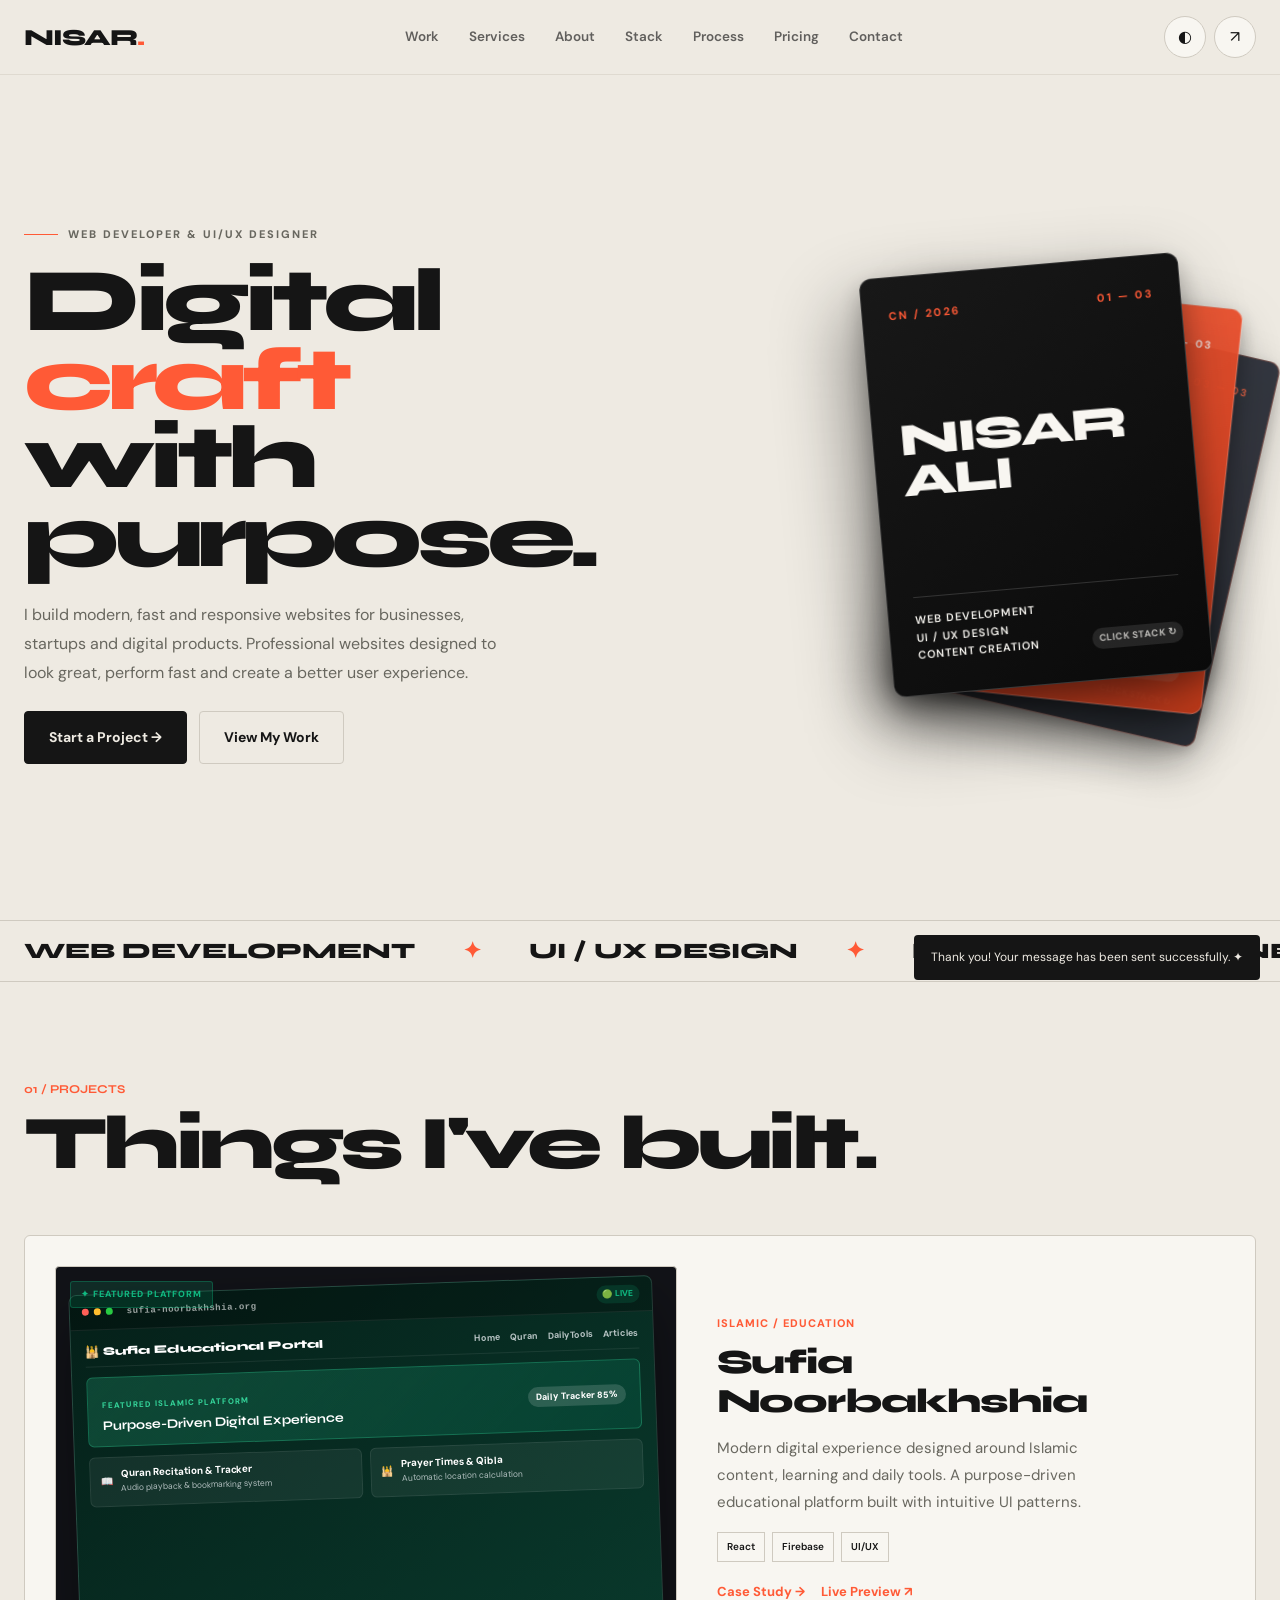
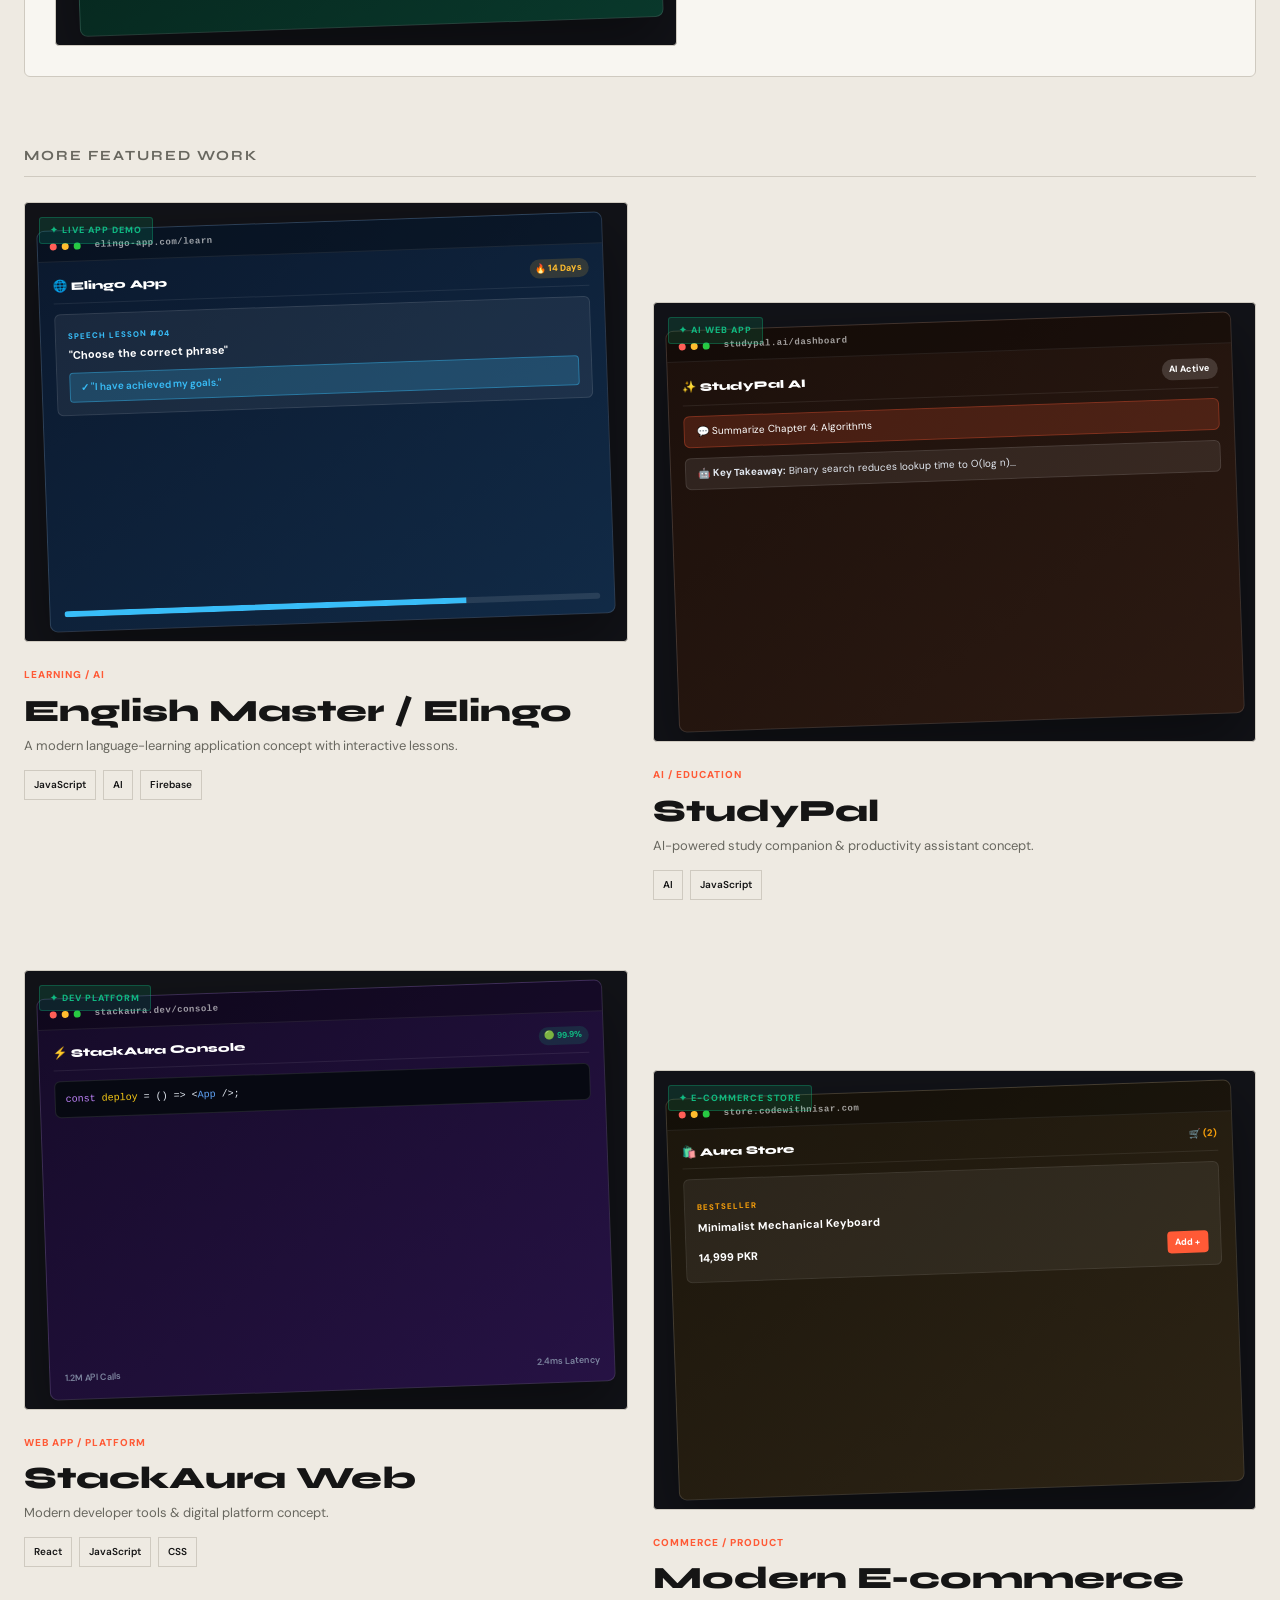
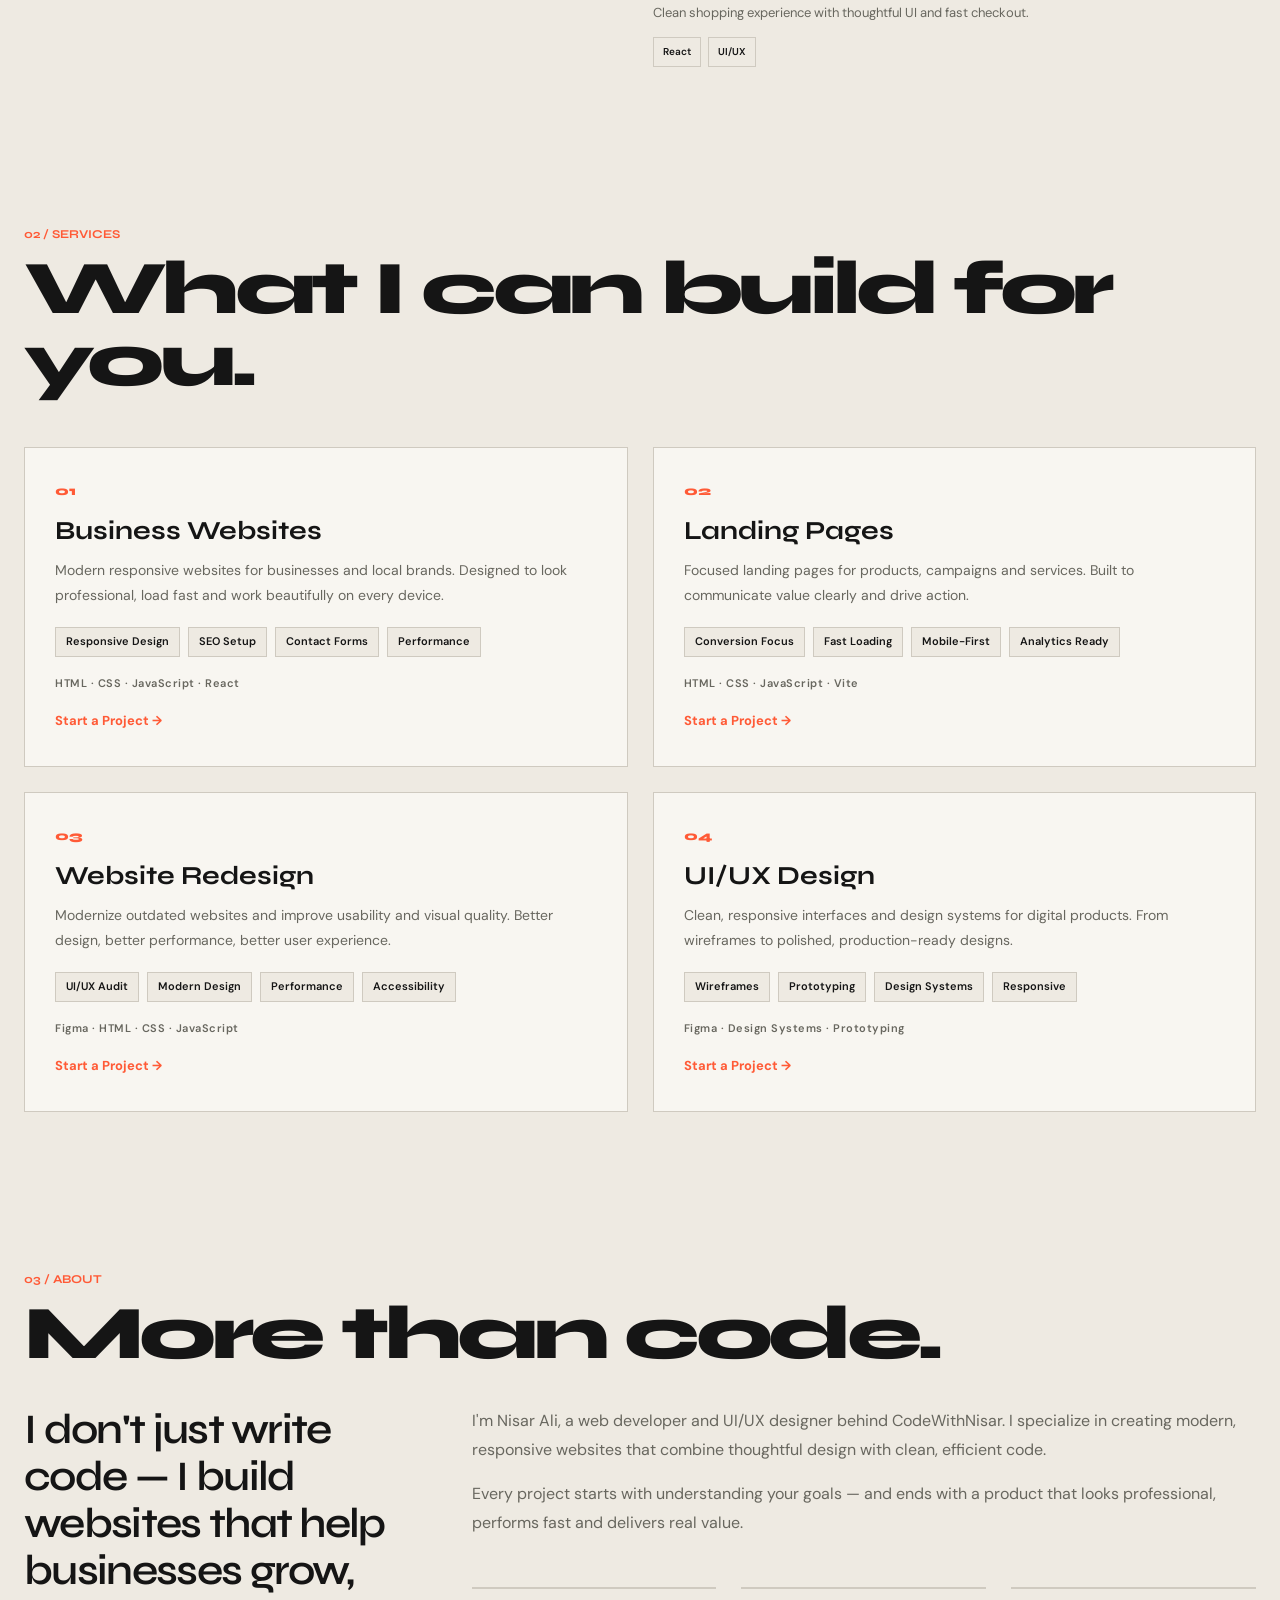
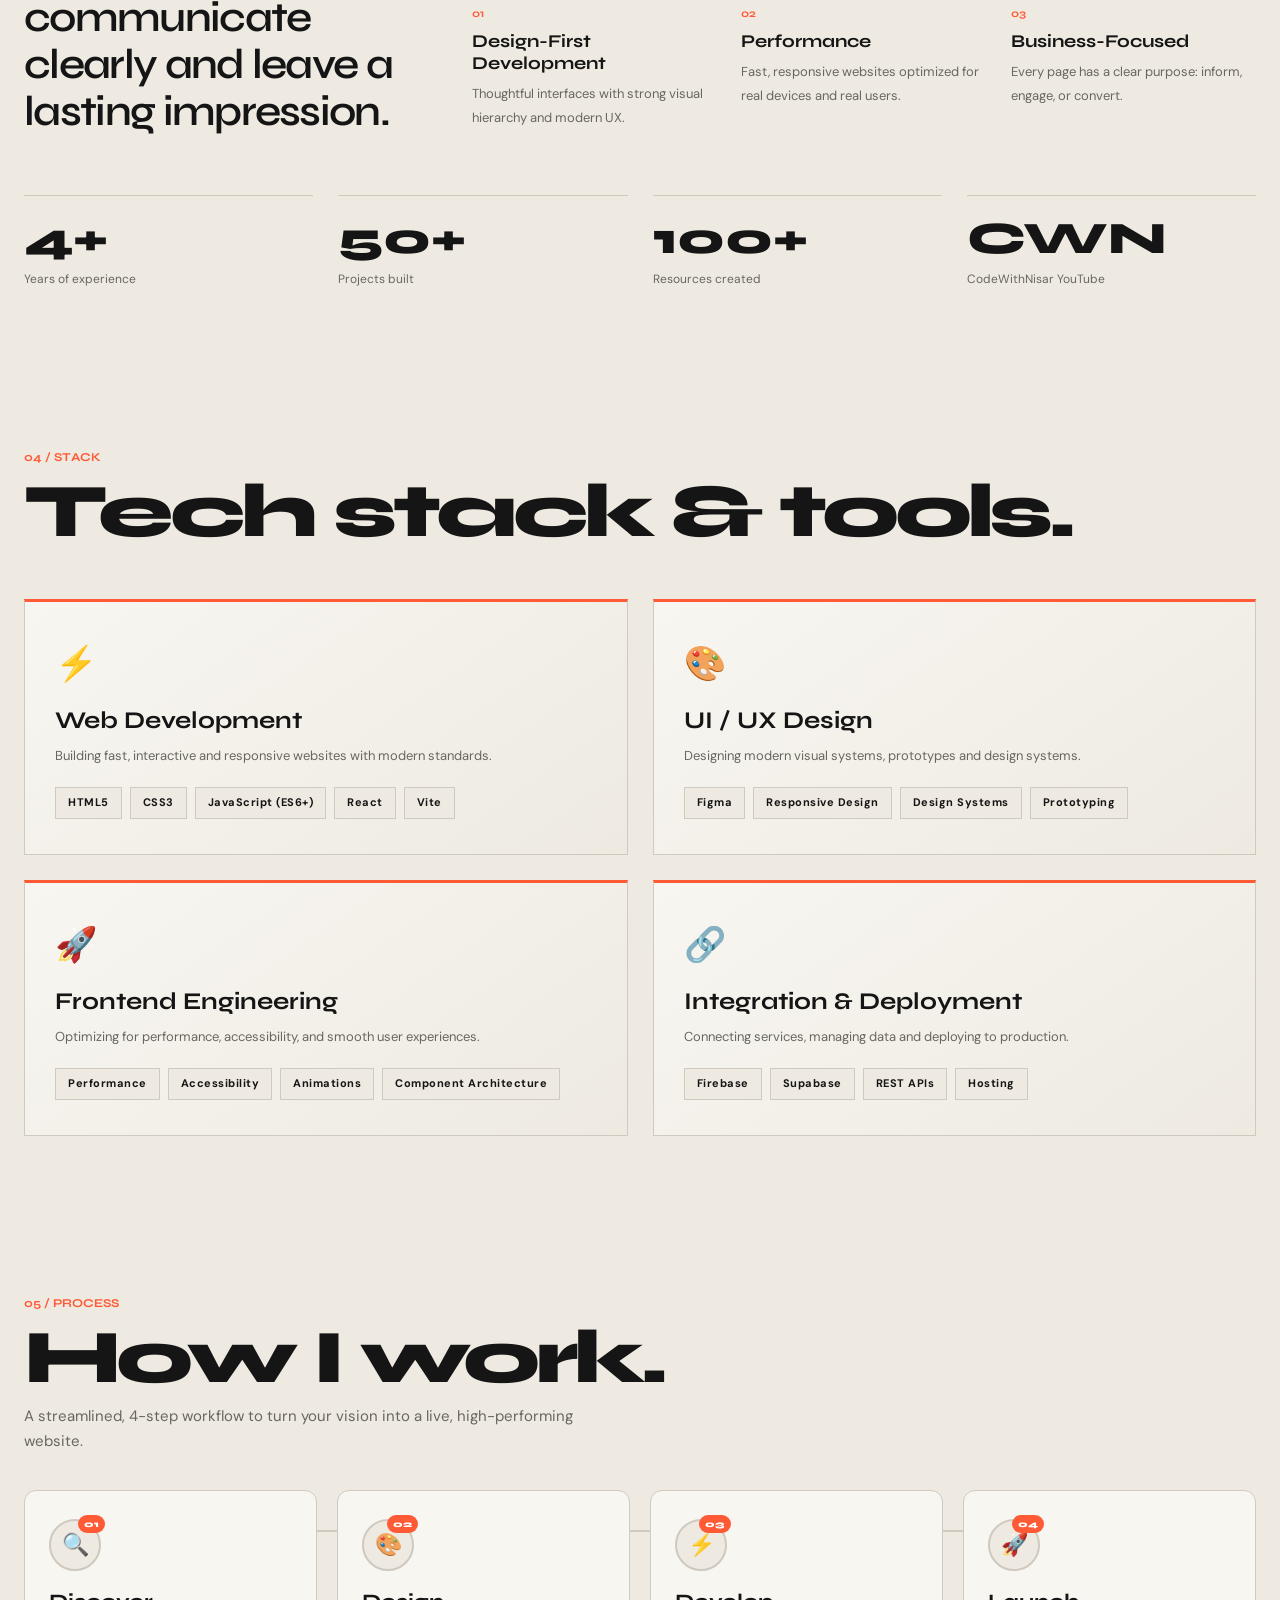
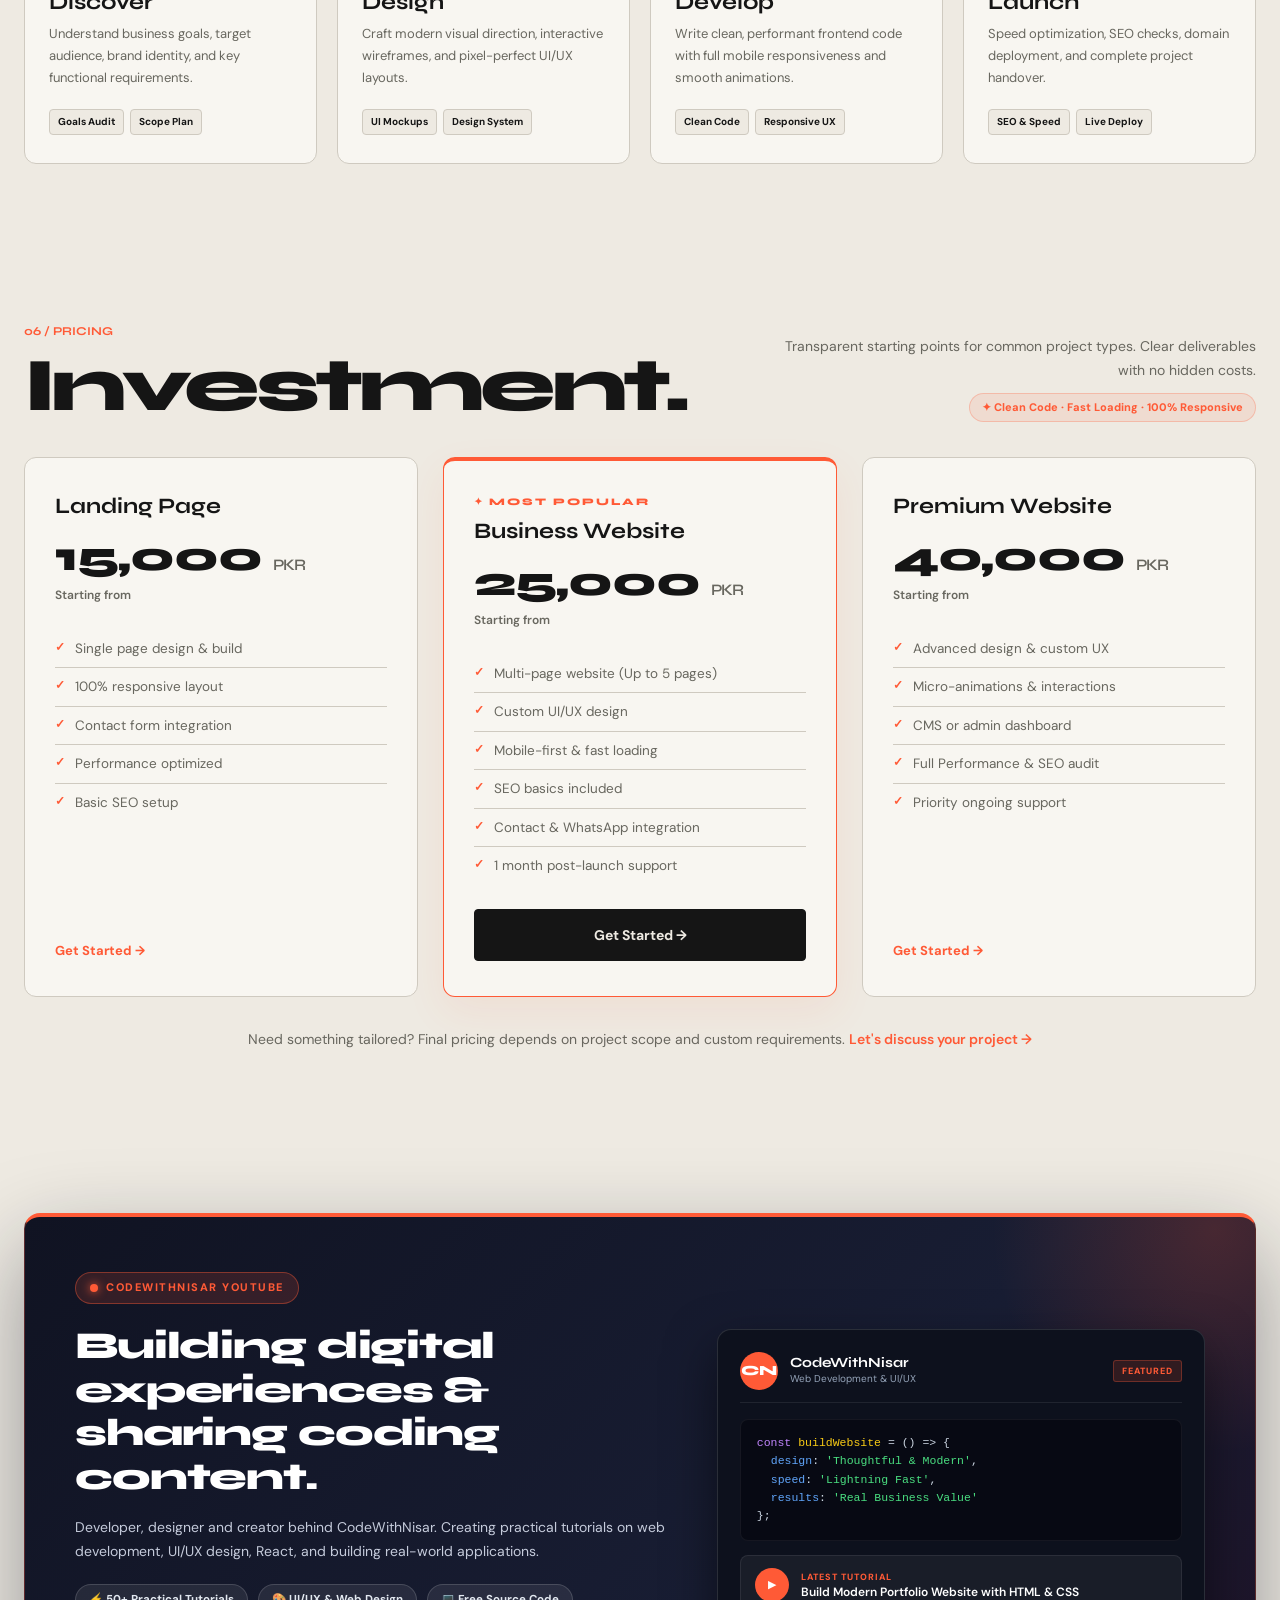
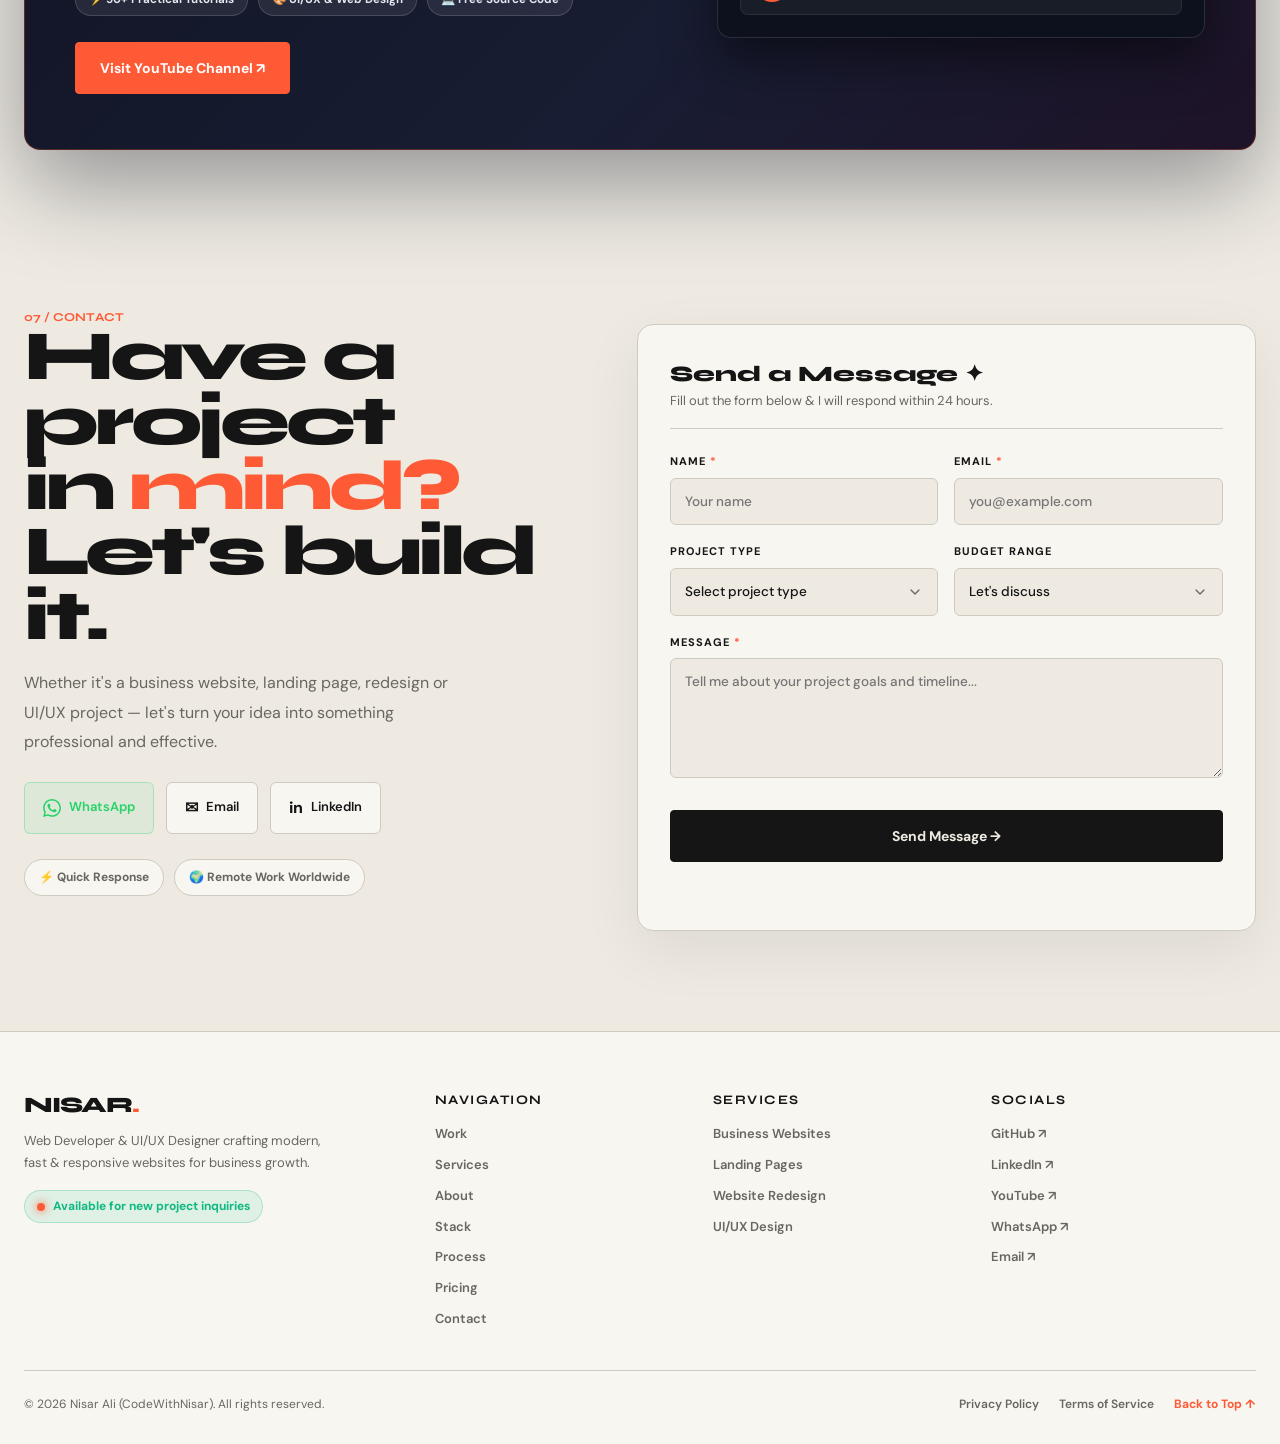
==== commit 9949d2e3: "feat: redesign hero card stack with 3D shuffle animation, add Privacy Policy and Terms of Service pa" ====
--- a/index.html
+++ b/index.html
@@ -65,10 +65,12 @@
     <div class="container nav">
       <a href="#home" class="logo" aria-label="Nisar Ali — Home">NISAR<i>.</i></a>
       <nav class="nav-center" aria-label="Main Navigation">
-        <a href="#about" data-section="about">About</a>
         <a href="#work" data-section="work">Work</a>
         <a href="#services" data-section="services">Services</a>
+        <a href="#about" data-section="about">About</a>
         <a href="#stack" data-section="stack">Stack</a>
+        <a href="#process" data-section="process">Process</a>
+        <a href="#pricing" data-section="pricing">Pricing</a>
         <a href="#contact" data-section="contact">Contact</a>
       </nav>
       <div class="nav-right">
@@ -86,10 +88,12 @@
 
     <!-- Mobile Nav Drawer -->
     <div class="mobile-nav" id="mobile-nav" role="navigation" aria-label="Mobile Navigation">
-      <a href="#about" class="mobile-link">About</a>
       <a href="#work" class="mobile-link">Work</a>
       <a href="#services" class="mobile-link">Services</a>
+      <a href="#about" class="mobile-link">About</a>
       <a href="#stack" class="mobile-link">Stack</a>
+      <a href="#process" class="mobile-link">Process</a>
+      <a href="#pricing" class="mobile-link">Pricing</a>
       <a href="#contact" class="mobile-link">Contact</a>
       <a href="https://wa.me/YOUR_PHONE_NUMBER" class="mobile-link whatsapp-link" target="_blank" rel="noopener noreferrer">
         <span>WhatsApp</span>
@@ -111,40 +115,68 @@
           <div class="actions">
             <a class="btn primary" href="#contact">Start a Project →</a>
             <a class="btn secondary" href="#work">View My Work</a>
-            <a class="hero-whatsapp" href="https://wa.me/YOUR_PHONE_NUMBER" target="_blank" rel="noopener noreferrer">
+            <a class="hero-whatsapp" href="https://wa.me/923350991548" target="_blank" rel="noopener noreferrer">
               <svg width="18" height="18" viewBox="0 0 24 24" fill="currentColor"><path d="M17.472 14.382c-.297-.149-1.758-.867-2.03-.967-.273-.099-.471-.148-.67.15-.197.297-.767.966-.94 1.164-.173.199-.347.223-.644.075-.297-.15-1.255-.463-2.39-1.475-.883-.788-1.48-1.761-1.653-2.059-.173-.297-.018-.458.13-.606.134-.133.298-.347.446-.52.149-.174.198-.298.298-.497.099-.198.05-.371-.025-.52-.075-.149-.669-1.612-.916-2.207-.242-.579-.487-.5-.669-.51-.173-.008-.371-.01-.57-.01-.198 0-.52.074-.792.372-.272.297-1.04 1.016-1.04 2.479 0 1.462 1.065 2.875 1.213 3.074.149.198 2.096 3.2 5.077 4.487.709.306 1.262.489 1.694.625.712.227 1.36.195 1.871.118.571-.085 1.758-.719 2.006-1.413.248-.694.248-1.289.173-1.413-.074-.124-.272-.198-.57-.347m-5.421 7.403h-.004a9.87 9.87 0 01-5.031-1.378l-.361-.214-3.741.982.998-3.648-.235-.374a9.86 9.86 0 01-1.51-5.26c.001-5.45 4.436-9.884 9.888-9.884 2.64 0 5.122 1.03 6.988 2.898a9.825 9.825 0 012.893 6.994c-.003 5.45-4.437 9.884-9.885 9.884m8.413-18.297A11.815 11.815 0 0012.05 0C5.495 0 .16 5.335.157 11.892c0 2.096.547 4.142 1.588 5.945L.057 24l6.305-1.654a11.882 11.882 0 005.683 1.448h.005c6.554 0 11.89-5.335 11.893-11.893a11.821 11.821 0 00-3.48-8.413z"/></svg>
               <span>Chat on WhatsApp</span>
             </a>
           </div>
         </div>
-        <div class="hero-art reveal" aria-hidden="true">
-          <!-- Browser mockup behind identity card -->
-          <div class="browser-mockup">
-            <div class="browser-bar">
-              <span class="browser-dot"></span>
-              <span class="browser-dot"></span>
-              <span class="browser-dot"></span>
-              <span class="browser-url">codewithnisar.com</span>
-            </div>
-            <div class="browser-body">
-              <div class="browser-nav-mock"></div>
-              <div class="browser-hero-mock"></div>
-              <div class="browser-grid-mock">
-                <div class="browser-card-mock"></div>
-                <div class="browser-card-mock"></div>
-              </div>
-            </div>
-          </div>
-          <!-- Identity card stack -->
-          <div class="shape one"></div>
-          <div class="shape two"></div>
-          <div class="art-content">
-            <div class="art-top">
-              <span>CN / 2026</span>
-              <span>01—01</span>
-            </div>
-            <div class="art-name">NISAR<br>ALI</div>
-            <div class="art-bottom">WEB DEVELOPMENT<br>UI / UX DESIGN<br>CONTENT CREATION</div>
+        <div class="hero-art reveal" id="hero-card-stack" role="region" aria-label="Interactive ID Cards Stack">
+          <!-- Card 1: Identity & Name -->
+          <div class="stack-card card-top" data-card="1" tabindex="0" role="button" aria-label="Card 1: Nisar Ali Identity - Click to shuffle">
+            <div class="card-inner">
+              <div class="art-top">
+                <span>CN / 2026</span>
+                <span>01 — 03</span>
+              </div>
+              <div class="art-name">NISAR<br>ALI</div>
+              <div class="art-bottom">
+                <p>WEB DEVELOPMENT<br>UI / UX DESIGN<br>CONTENT CREATION</p>
+                <span class="click-hint">Click stack ↻</span>
+              </div>
+            </div>
+          </div>
+
+          <!-- Card 2: Tech Stack & Skills -->
+          <div class="stack-card card-mid" data-card="2" tabindex="0" role="button" aria-label="Card 2: Skills & Tech Stack - Click to shuffle">
+            <div class="card-inner">
+              <div class="art-top">
+                <span>SKILLS / STACK</span>
+                <span>02 — 03</span>
+              </div>
+              <div class="art-title">CORE<br>STACK</div>
+              <div class="art-tags-list">
+                <span class="art-tag">REACT</span>
+                <span class="art-tag">JAVASCRIPT</span>
+                <span class="art-tag">FIGMA</span>
+                <span class="art-tag">UI / UX</span>
+                <span class="art-tag">PERFORMANCE</span>
+                <span class="art-tag">CSS</span>
+              </div>
+              <div class="art-bottom">
+                <p>BUILDING SCALABLE DIGITAL PRODUCTS</p>
+                <span class="click-hint">Click stack ↻</span>
+              </div>
+            </div>
+          </div>
+
+          <!-- Card 3: Contact & Availability -->
+          <div class="stack-card card-bot" data-card="3" tabindex="0" role="button" aria-label="Card 3: Contact & Work Availability - Click to shuffle">
+            <div class="card-inner">
+              <div class="art-top">
+                <span>AVAILABILITY</span>
+                <span>03 — 03</span>
+              </div>
+              <div class="art-title">LET'S<br>BUILD.</div>
+              <div class="art-desc">
+                <p class="highlight-text">🟢 AVAILABLE FOR NEW PROJECTS</p>
+                <p class="sub-text">Turn your idea into a fast, modern website that converts.</p>
+              </div>
+              <div class="art-bottom">
+                <a href="#contact" class="card-cta-btn">Start Project →</a>
+                <span class="click-hint">Click stack ↻</span>
+              </div>
+            </div>
           </div>
         </div>
       </div>
@@ -167,131 +199,147 @@
     </div>
 
     <!-- ============================
-         ABOUT SECTION
-         ============================ -->
-    <section id="about">
-      <div class="container reveal">
-        <div class="section-num">01 / ABOUT</div>
-        <div class="title">More than code.</div>
-        <div class="intro-grid" style="margin-top:45px">
-          <div class="big-copy">I don't just write code — I build websites that help businesses grow, communicate clearly and leave a lasting impression.</div>
-          <div class="about-right">
-            <div class="about-text">
-              <p class="muted">I'm Nisar Ali, a web developer and UI/UX designer behind CodeWithNisar. I specialize in creating modern, responsive websites that combine thoughtful design with clean, efficient code.</p>
-              <p class="muted" style="margin-top:14px">Every project starts with understanding your goals — and ends with a product that looks professional, performs fast and delivers real value.</p>
-            </div>
-            <div class="strengths-grid">
-              <div class="strength">
-                <div class="strength-num">01</div>
-                <h3>Design-First Development</h3>
-                <p class="muted">Thoughtful interfaces with strong visual hierarchy and modern UX.</p>
-              </div>
-              <div class="strength">
-                <div class="strength-num">02</div>
-                <h3>Performance</h3>
-                <p class="muted">Fast, responsive websites optimized for real devices and real users.</p>
-              </div>
-              <div class="strength">
-                <div class="strength-num">03</div>
-                <h3>Business-Focused</h3>
-                <p class="muted">Every page has a clear purpose: inform, engage, or convert.</p>
-              </div>
-            </div>
-          </div>
-        </div>
-        <div class="stats-row">
-          <div class="stat"><strong>4+</strong><span>Years of experience</span></div>
-          <div class="stat"><strong>50+</strong><span>Projects built</span></div>
-          <div class="stat"><strong>100+</strong><span>Resources created</span></div>
-          <div class="stat"><strong>CWN</strong><span>YouTube creator</span></div>
-        </div>
-      </div>
-    </section>
-
-    <!-- ============================
-         SELECTED WORK / PROJECTS
+         SELECTED WORK / PROJECTS (MOVED ABOVE THE FOLD)
          ============================ -->
     <section id="work">
       <div class="container reveal">
-        <div class="section-num">02 / PROJECTS</div>
+        <div class="section-num">01 / PROJECTS</div>
         <div class="title">Things I've built.</div>
 
         <!-- Featured Project -->
         <div class="featured-project" role="button" tabindex="0" aria-label="View case study for Sufia Noorbakhshia" data-project="sufia">
           <div class="featured-img">
-            <div class="project-badge concept-badge">Concept Project</div>
+            <div class="project-badge real-badge">✦ FEATURED PLATFORM</div>
             <div class="ui emerald-ui">
-              <div class="ui-head"></div>
-              <div class="ui-block"></div>
-              <div class="ui-row">
-                <div class="ui-small"></div>
-                <div class="ui-small"></div>
+              <div class="mock-window-bar">
+                <div class="mock-dots"><span></span><span></span><span></span></div>
+                <div class="mock-url">sufia-noorbakhshia.org</div>
+                <span class="mock-status-pill">🟢 LIVE</span>
+              </div>
+              <div class="mock-app-body">
+                <div class="mock-app-header">
+                  <div class="mock-app-brand">🕌 Sufia Educational Portal</div>
+                  <div class="mock-app-nav"><span>Home</span><span>Quran</span><span>Daily Tools</span><span>Articles</span></div>
+                </div>
+                <div class="mock-hero-banner emerald-banner">
+                  <div>
+                    <small>FEATURED ISLAMIC PLATFORM</small>
+                    <h4>Purpose-Driven Digital Experience</h4>
+                  </div>
+                  <div class="mock-pill-tag">Daily Tracker 85%</div>
+                </div>
+                <div class="mock-app-grid">
+                  <div class="mock-widget-card">
+                    <div class="widget-icon">📖</div>
+                    <div>
+                      <strong>Quran Recitation & Tracker</strong>
+                      <small>Audio playback & bookmarking system</small>
+                    </div>
+                  </div>
+                  <div class="mock-widget-card">
+                    <div class="widget-icon">🕌</div>
+                    <div>
+                      <strong>Prayer Times & Qibla</strong>
+                      <small>Automatic location calculation</small>
+                    </div>
+                  </div>
+                </div>
               </div>
             </div>
           </div>
           <div class="featured-info">
             <small>Islamic / Education</small>
             <h3>Sufia Noorbakhshia</h3>
-            <p class="featured-desc">Modern digital experience designed around Islamic content, learning and daily tools. A purpose-driven educational platform.</p>
+            <p class="featured-desc">Modern digital experience designed around Islamic content, learning and daily tools. A purpose-driven educational platform built with intuitive UI patterns.</p>
             <div class="tags"><span class="tag">React</span><span class="tag">Firebase</span><span class="tag">UI/UX</span></div>
             <div class="project-actions">
               <a class="btn-link" href="#" onclick="event.stopPropagation()">Case Study →</a>
+              <a class="btn-link secondary-link" href="#" onclick="event.stopPropagation()">Live Preview ↗</a>
             </div>
           </div>
         </div>
 
         <!-- More Projects Grid -->
-        <div class="projects-label">More Projects</div>
+        <div class="projects-label">More Featured Work</div>
         <div class="work-grid">
           <div class="work" role="button" tabindex="0" aria-label="View case study for English Master / Elingo" data-project="elingo">
             <div class="work-img">
-              <div class="project-badge concept-badge">Concept</div>
+              <div class="project-badge real-badge">✦ LIVE APP DEMO</div>
               <div class="ui blue-ui">
-                <div class="ui-head"></div>
-                <div class="ui-block"></div>
-                <div class="ui-row">
-                  <div class="ui-small"></div>
-                  <div class="ui-small"></div>
+                <div class="mock-window-bar">
+                  <div class="mock-dots"><span></span><span></span><span></span></div>
+                  <div class="mock-url">elingo-app.com/learn</div>
+                </div>
+                <div class="mock-app-body">
+                  <div class="mock-app-header">
+                    <div class="mock-app-brand">🌐 Elingo App</div>
+                    <div class="mock-streak-badge">🔥 14 Days</div>
+                  </div>
+                  <div class="mock-quiz-box">
+                    <small>SPEECH LESSON #04</small>
+                    <strong>"Choose the correct phrase"</strong>
+                    <div class="mock-opt correct">✓ "I have achieved my goals."</div>
+                  </div>
+                  <div class="mock-progress-wrap">
+                    <div class="mock-progress-fill"></div>
+                  </div>
                 </div>
               </div>
             </div>
             <div class="work-info">
               <small>Learning / AI</small>
               <h3>English Master / Elingo</h3>
-              <p>A modern language-learning application concept.</p>
+              <p>A modern language-learning application concept with interactive lessons.</p>
               <div class="tags"><span class="tag">JavaScript</span><span class="tag">AI</span><span class="tag">Firebase</span></div>
             </div>
           </div>
 
           <div class="work" role="button" tabindex="0" aria-label="View case study for StudyPal" data-project="studypal">
             <div class="work-img">
-              <div class="project-badge concept-badge">Concept</div>
+              <div class="project-badge real-badge">✦ AI WEB APP</div>
               <div class="ui orange-ui">
-                <div class="ui-head"></div>
-                <div class="ui-block"></div>
-                <div class="ui-row">
-                  <div class="ui-small"></div>
-                  <div class="ui-small"></div>
+                <div class="mock-window-bar">
+                  <div class="mock-dots"><span></span><span></span><span></span></div>
+                  <div class="mock-url">studypal.ai/dashboard</div>
+                </div>
+                <div class="mock-app-body">
+                  <div class="mock-app-header">
+                    <div class="mock-app-brand">✨ StudyPal AI</div>
+                    <div class="mock-pill-tag">AI Active</div>
+                  </div>
+                  <div class="mock-chat-bubble user">💬 Summarize Chapter 4: Algorithms</div>
+                  <div class="mock-chat-bubble ai">🤖 <strong>Key Takeaway:</strong> Binary search reduces lookup time to O(log n)...</div>
                 </div>
               </div>
             </div>
             <div class="work-info">
               <small>AI / Education</small>
               <h3>StudyPal</h3>
-              <p>AI-powered study companion concept.</p>
+              <p>AI-powered study companion & productivity assistant concept.</p>
               <div class="tags"><span class="tag">AI</span><span class="tag">JavaScript</span></div>
             </div>
           </div>
 
           <div class="work" role="button" tabindex="0" aria-label="View case study for StackAura Web" data-project="stackaura">
             <div class="work-img">
-              <div class="project-badge concept-badge">Concept</div>
+              <div class="project-badge real-badge">✦ DEV PLATFORM</div>
               <div class="ui purple-ui">
-                <div class="ui-head"></div>
-                <div class="ui-block"></div>
-                <div class="ui-row">
-                  <div class="ui-small"></div>
-                  <div class="ui-small"></div>
+                <div class="mock-window-bar">
+                  <div class="mock-dots"><span></span><span></span><span></span></div>
+                  <div class="mock-url">stackaura.dev/console</div>
+                </div>
+                <div class="mock-app-body">
+                  <div class="mock-app-header">
+                    <div class="mock-app-brand">⚡ StackAura Console</div>
+                    <span class="mock-status-pill">🟢 99.9%</span>
+                  </div>
+                  <div class="mock-editor-box">
+                    <span class="c-purple">const</span> <span class="c-yellow">deploy</span> = () =&gt; &lt;<span class="c-blue">App</span> /&gt;;
+                  </div>
+                  <div class="mock-metrics-row">
+                    <span>1.2M API Calls</span>
+                    <span>2.4ms Latency</span>
+                  </div>
                 </div>
               </div>
             </div>
@@ -305,20 +353,32 @@
 
           <div class="work" role="button" tabindex="0" aria-label="View case study for Modern E-commerce" data-project="ecommerce">
             <div class="work-img">
-              <div class="project-badge concept-badge">Concept</div>
+              <div class="project-badge real-badge">✦ E-COMMERCE STORE</div>
               <div class="ui amber-ui">
-                <div class="ui-head"></div>
-                <div class="ui-block"></div>
-                <div class="ui-row">
-                  <div class="ui-small"></div>
-                  <div class="ui-small"></div>
+                <div class="mock-window-bar">
+                  <div class="mock-dots"><span></span><span></span><span></span></div>
+                  <div class="mock-url">store.codewithnisar.com</div>
+                </div>
+                <div class="mock-app-body">
+                  <div class="mock-app-header">
+                    <div class="mock-app-brand">🛍️ Aura Store</div>
+                    <div class="mock-cart-badge">🛒 (2)</div>
+                  </div>
+                  <div class="mock-prod-box">
+                    <small>BESTSELLER</small>
+                    <strong>Minimalist Mechanical Keyboard</strong>
+                    <div class="mock-prod-price">
+                      <span>14,999 PKR</span>
+                      <div class="mock-buy-btn">Add +</div>
+                    </div>
+                  </div>
                 </div>
               </div>
             </div>
             <div class="work-info">
               <small>Commerce / Product</small>
               <h3>Modern E-commerce</h3>
-              <p>Clean shopping experience with thoughtful UI.</p>
+              <p>Clean shopping experience with thoughtful UI and fast checkout.</p>
               <div class="tags"><span class="tag">React</span><span class="tag">UI/UX</span></div>
             </div>
           </div>
@@ -331,7 +391,7 @@
          ============================ -->
     <section id="services">
       <div class="container reveal">
-        <div class="section-num">03 / SERVICES</div>
+        <div class="section-num">02 / SERVICES</div>
         <div class="title">What I can build for you.</div>
         <div class="services-grid">
           <div class="service-card">
@@ -389,6 +449,48 @@
             <div class="service-tech">Figma · Design Systems · Prototyping</div>
             <a class="btn-link" href="#contact">Start a Project →</a>
           </div>
+        </div>
+      </div>
+    </section>
+
+    <!-- ============================
+         ABOUT SECTION
+         ============================ -->
+    <section id="about">
+      <div class="container reveal">
+        <div class="section-num">03 / ABOUT</div>
+        <div class="title">More than code.</div>
+        <div class="intro-grid" style="margin-top:35px">
+          <div class="big-copy">I don't just write code — I build websites that help businesses grow, communicate clearly and leave a lasting impression.</div>
+          <div class="about-right">
+            <div class="about-text">
+              <p class="muted">I'm Nisar Ali, a web developer and UI/UX designer behind CodeWithNisar. I specialize in creating modern, responsive websites that combine thoughtful design with clean, efficient code.</p>
+              <p class="muted" style="margin-top:14px">Every project starts with understanding your goals — and ends with a product that looks professional, performs fast and delivers real value.</p>
+            </div>
+            <div class="strengths-grid">
+              <div class="strength">
+                <div class="strength-num">01</div>
+                <h3>Design-First Development</h3>
+                <p class="muted">Thoughtful interfaces with strong visual hierarchy and modern UX.</p>
+              </div>
+              <div class="strength">
+                <div class="strength-num">02</div>
+                <h3>Performance</h3>
+                <p class="muted">Fast, responsive websites optimized for real devices and real users.</p>
+              </div>
+              <div class="strength">
+                <div class="strength-num">03</div>
+                <h3>Business-Focused</h3>
+                <p class="muted">Every page has a clear purpose: inform, engage, or convert.</p>
+              </div>
+            </div>
+          </div>
+        </div>
+        <div class="stats-row">
+          <div class="stat"><strong>4+</strong><span>Years of experience</span></div>
+          <div class="stat"><strong>50+</strong><span>Projects built</span></div>
+          <div class="stat"><strong>100+</strong><span>Resources created</span></div>
+          <div class="stat"><strong>CWN</strong><span>CodeWithNisar YouTube</span></div>
         </div>
       </div>
     </section>
@@ -454,72 +556,126 @@
     </section>
 
     <!-- ============================
-         PROCESS
+         PROCESS (REDESIGNED TIMELINE STEPPER)
          ============================ -->
     <section id="process">
       <div class="container reveal">
         <div class="section-num">05 / PROCESS</div>
         <div class="title">How I work.</div>
-        <div class="process">
-          <div class="step">
-            <b>01</b>
-            <h3>Discover</h3>
-            <p class="step-desc">Understand the business, goals and requirements.</p>
-          </div>
-          <div class="step">
-            <b>02</b>
-            <h3>Design</h3>
-            <p class="step-desc">Create the visual direction and user experience.</p>
-          </div>
-          <div class="step">
-            <b>03</b>
-            <h3>Develop</h3>
-            <p class="step-desc">Build a responsive, fast and polished website.</p>
-          </div>
-          <div class="step">
-            <b>04</b>
-            <h3>Launch</h3>
-            <p class="step-desc">Deploy, test and hand over the final product.</p>
+        <p class="section-lead">A streamlined, 4-step workflow to turn your vision into a live, high-performing website.</p>
+        
+        <div class="process-stepper-wrapper">
+          <div class="process-track" aria-hidden="true"></div>
+          <div class="process-steps">
+            <div class="process-card">
+              <div class="step-head">
+                <div class="step-icon-badge">
+                  <span class="icon">🔍</span>
+                  <span class="num">01</span>
+                </div>
+              </div>
+              <h3>Discover</h3>
+              <p class="step-desc">Understand business goals, target audience, brand identity, and key functional requirements.</p>
+              <div class="step-deliverables">
+                <span>Goals Audit</span>
+                <span>Scope Plan</span>
+              </div>
+            </div>
+
+            <div class="process-card">
+              <div class="step-head">
+                <div class="step-icon-badge">
+                  <span class="icon">🎨</span>
+                  <span class="num">02</span>
+                </div>
+              </div>
+              <h3>Design</h3>
+              <p class="step-desc">Craft modern visual direction, interactive wireframes, and pixel-perfect UI/UX layouts.</p>
+              <div class="step-deliverables">
+                <span>UI Mockups</span>
+                <span>Design System</span>
+              </div>
+            </div>
+
+            <div class="process-card">
+              <div class="step-head">
+                <div class="step-icon-badge">
+                  <span class="icon">⚡</span>
+                  <span class="num">03</span>
+                </div>
+              </div>
+              <h3>Develop</h3>
+              <p class="step-desc">Write clean, performant frontend code with full mobile responsiveness and smooth animations.</p>
+              <div class="step-deliverables">
+                <span>Clean Code</span>
+                <span>Responsive UX</span>
+              </div>
+            </div>
+
+            <div class="process-card">
+              <div class="step-head">
+                <div class="step-icon-badge">
+                  <span class="icon">🚀</span>
+                  <span class="num">04</span>
+                </div>
+              </div>
+              <h3>Launch</h3>
+              <p class="step-desc">Speed optimization, SEO checks, domain deployment, and complete project handover.</p>
+              <div class="step-deliverables">
+                <span>SEO & Speed</span>
+                <span>Live Deploy</span>
+              </div>
+            </div>
           </div>
         </div>
       </div>
     </section>
 
     <!-- ============================
-         PRICING
+         PRICING (REDESIGNED 2-COLUMN HEADER & LAYOUT)
          ============================ -->
     <section id="pricing">
       <div class="container reveal">
-        <div class="section-num">06 / PRICING</div>
-        <div class="title">Investment.</div>
-        <p class="pricing-subtitle muted">Transparent starting points for common project types.</p>
+        <div class="pricing-header">
+          <div>
+            <div class="section-num">06 / PRICING</div>
+            <div class="title">Investment.</div>
+          </div>
+          <div class="pricing-header-right">
+            <p class="pricing-subtitle">Transparent starting points for common project types. Clear deliverables with no hidden costs.</p>
+            <div class="pricing-meta-tag">✦ Clean Code · Fast Loading · 100% Responsive</div>
+          </div>
+        </div>
+
         <div class="pricing-grid">
           <div class="pricing-card">
             <div class="pricing-tier">Landing Page</div>
             <div class="pricing-amount">15,000 <span>PKR</span></div>
             <div class="pricing-starting">Starting from</div>
             <ul class="pricing-features">
-              <li>Single page design</li>
-              <li>Responsive layout</li>
-              <li>Contact form</li>
+              <li>Single page design & build</li>
+              <li>100% responsive layout</li>
+              <li>Contact form integration</li>
               <li>Performance optimized</li>
+              <li>Basic SEO setup</li>
             </ul>
             <a class="btn-link" href="#contact">Get Started →</a>
           </div>
 
           <div class="pricing-card featured-pricing">
-            <div class="pricing-popular">Most Popular</div>
+            <div class="pricing-popular">✦ Most Popular</div>
             <div class="pricing-tier">Business Website</div>
             <div class="pricing-amount">25,000 <span>PKR</span></div>
             <div class="pricing-starting">Starting from</div>
             <ul class="pricing-features">
-              <li>Multi-page website</li>
-              <li>Custom design</li>
-              <li>Responsive & fast</li>
+              <li>Multi-page website (Up to 5 pages)</li>
+              <li>Custom UI/UX design</li>
+              <li>Mobile-first & fast loading</li>
               <li>SEO basics included</li>
-              <li>Contact integration</li>
+              <li>Contact & WhatsApp integration</li>
+              <li>1 month post-launch support</li>
             </ul>
-            <a class="btn-link" href="#contact">Get Started →</a>
+            <a class="btn primary" style="justify-content:center;margin-top:auto" href="#contact">Get Started →</a>
           </div>
 
           <div class="pricing-card">
@@ -527,53 +683,92 @@
             <div class="pricing-amount">40,000 <span>PKR</span></div>
             <div class="pricing-starting">Starting from</div>
             <ul class="pricing-features">
-              <li>Advanced design & UX</li>
-              <li>Custom animations</li>
-              <li>CMS or dashboard</li>
-              <li>Performance & SEO</li>
-              <li>Ongoing support</li>
+              <li>Advanced design & custom UX</li>
+              <li>Micro-animations & interactions</li>
+              <li>CMS or admin dashboard</li>
+              <li>Full Performance & SEO audit</li>
+              <li>Priority ongoing support</li>
             </ul>
             <a class="btn-link" href="#contact">Get Started →</a>
           </div>
         </div>
-        <p class="pricing-note muted">Final pricing depends on project scope and requirements. <a href="#contact">Let's discuss your project →</a></p>
+        <p class="pricing-note muted">Need something tailored? Final pricing depends on project scope and custom requirements. <a href="#contact">Let's discuss your project →</a></p>
       </div>
     </section>
 
     <!-- ============================
-         TRUST / CREATOR BANNER
+         TRUST / CREATOR BANNER (BALANCED 2-COLUMN LAYOUT)
          ============================ -->
     <section id="trust">
       <div class="container reveal">
         <div class="trust-banner">
           <div class="trust-content">
             <div class="creator-badge">
-              <span class="pulse-dot"></span> CODEWITHNISAR
-            </div>
-            <h2>Currently building thoughtful digital experiences for ambitious people, businesses and products.</h2>
-            <p class="muted">Developer, designer and creator sharing practical coding and design content through CodeWithNisar on YouTube.</p>
-            <a class="btn secondary" href="https://youtube.com/" target="_blank" rel="noopener noreferrer">Visit YouTube Channel ↗</a>
+              <span class="pulse-dot"></span> CODEWITHNISAR YOUTUBE
+            </div>
+            <h2>Building digital experiences & sharing coding content.</h2>
+            <p class="muted">Developer, designer and creator behind CodeWithNisar. Creating practical tutorials on web development, UI/UX design, React, and building real-world applications.</p>
+            
+            <div class="trust-highlights">
+              <div class="trust-pill">⚡ 50+ Practical Tutorials</div>
+              <div class="trust-pill">🎨 UI/UX & Web Design</div>
+              <div class="trust-pill">💻 Free Source Code</div>
+            </div>
+
+            <a class="btn primary trust-btn" href="https://youtube.com/" target="_blank" rel="noopener noreferrer">Visit YouTube Channel ↗</a>
+          </div>
+
+          <div class="trust-visual" aria-hidden="true">
+            <div class="trust-card-mockup">
+              <div class="trust-card-header">
+                <div class="yt-profile">
+                  <div class="yt-avatar">CN</div>
+                  <div>
+                    <div class="yt-name">CodeWithNisar</div>
+                    <div class="yt-sub">Web Development & UI/UX</div>
+                  </div>
+                </div>
+                <span class="yt-badge">FEATURED</span>
+              </div>
+              <div class="trust-card-body">
+                <div class="code-snippet-box">
+                  <div class="code-line"><span class="c-purple">const</span> <span class="c-yellow">buildWebsite</span> = () =&gt; {</div>
+                  <div class="code-line indent"><span class="c-blue">design</span>: <span class="c-green">'Thoughtful & Modern'</span>,</div>
+                  <div class="code-line indent"><span class="c-blue">speed</span>: <span class="c-green">'Lightning Fast'</span>,</div>
+                  <div class="code-line indent"><span class="c-blue">results</span>: <span class="c-green">'Real Business Value'</span></div>
+                  <div class="code-line">};</div>
+                </div>
+                <div class="yt-video-card">
+                  <div class="play-btn">▶</div>
+                  <div class="video-meta">
+                    <small>LATEST TUTORIAL</small>
+                    <strong>Build Modern Portfolio Website with HTML & CSS</strong>
+                  </div>
+                </div>
+              </div>
+            </div>
           </div>
         </div>
       </div>
     </section>
 
     <!-- ============================
-         CONTACT / CONVERSION
+         CONTACT / CONVERSION (FORM WRAPPED IN CARD)
          ============================ -->
     <section id="contact">
       <div class="container reveal">
         <div class="section-num">07 / CONTACT</div>
         <div class="contact-box">
-          <div>
+          <div class="contact-left">
             <h2>Have a project<br>in <span>mind?</span><br>Let's build it.</h2>
-            <p class="muted" style="max-width:430px;margin-top:25px">Whether it's a business website, landing page, redesign or UI/UX project — let's turn your idea into something professional and effective.</p>
+            <p class="muted" style="max-width:430px;margin-top:20px">Whether it's a business website, landing page, redesign or UI/UX project — let's turn your idea into something professional and effective.</p>
+            
             <div class="contact-methods">
-              <a href="https://wa.me/YOUR_PHONE_NUMBER" class="contact-method whatsapp" target="_blank" rel="noopener noreferrer">
+              <a href="https://wa.me/923350991548" class="contact-method whatsapp" target="_blank" rel="noopener noreferrer">
                 <svg width="18" height="18" viewBox="0 0 24 24" fill="currentColor"><path d="M17.472 14.382c-.297-.149-1.758-.867-2.03-.967-.273-.099-.471-.148-.67.15-.197.297-.767.966-.94 1.164-.173.199-.347.223-.644.075-.297-.15-1.255-.463-2.39-1.475-.883-.788-1.48-1.761-1.653-2.059-.173-.297-.018-.458.13-.606.134-.133.298-.347.446-.52.149-.174.198-.298.298-.497.099-.198.05-.371-.025-.52-.075-.149-.669-1.612-.916-2.207-.242-.579-.487-.5-.669-.51-.173-.008-.371-.01-.57-.01-.198 0-.52.074-.792.372-.272.297-1.04 1.016-1.04 2.479 0 1.462 1.065 2.875 1.213 3.074.149.198 2.096 3.2 5.077 4.487.709.306 1.262.489 1.694.625.712.227 1.36.195 1.871.118.571-.085 1.758-.719 2.006-1.413.248-.694.248-1.289.173-1.413-.074-.124-.272-.198-.57-.347m-5.421 7.403h-.004a9.87 9.87 0 01-5.031-1.378l-.361-.214-3.741.982.998-3.648-.235-.374a9.86 9.86 0 01-1.51-5.26c.001-5.45 4.436-9.884 9.888-9.884 2.64 0 5.122 1.03 6.988 2.898a9.825 9.825 0 012.893 6.994c-.003 5.45-4.437 9.884-9.885 9.884m8.413-18.297A11.815 11.815 0 0012.05 0C5.495 0 .16 5.335.157 11.892c0 2.096.547 4.142 1.588 5.945L.057 24l6.305-1.654a11.882 11.882 0 005.683 1.448h.005c6.554 0 11.89-5.335 11.893-11.893a11.821 11.821 0 00-3.48-8.413z"/></svg>
                 <span>WhatsApp</span>
               </a>
-              <a href="mailto:hello@example.com" class="contact-method">
+              <a href="mailto:nissarralee11255@gmail.com" class="contact-method">
                 <span class="contact-icon">✉</span>
                 <span>Email</span>
               </a>
@@ -582,79 +777,134 @@
                 <span>LinkedIn</span>
               </a>
             </div>
-            <div class="socials" style="margin-top:25px">
-              <a href="https://github.com/" target="_blank" rel="noopener noreferrer">GitHub ↗</a>
-              <a href="https://youtube.com/" target="_blank" rel="noopener noreferrer">YouTube ↗</a>
-            </div>
-          </div>
-          <form class="form" id="form" action="#" method="POST" novalidate>
-            <div class="field"><label for="name">Name</label><input id="name" name="name" required placeholder="Your name" autocomplete="name"></div>
-            <div class="field"><label for="email">Email</label><input id="email" name="email" required type="email" placeholder="you@example.com" autocomplete="email"></div>
-            <div class="field">
-              <label for="project-type">Project type</label>
-              <select id="project-type" name="projectType">
-                <option value="">Select project type</option>
-                <option>Business Website</option>
-                <option>Landing Page</option>
-                <option>Website Redesign</option>
-                <option>UI/UX Design</option>
-                <option>Other</option>
-              </select>
-            </div>
-            <div class="field">
-              <label for="budget">Budget range</label>
-              <select id="budget" name="budget">
-                <option>Let's discuss</option>
-                <option>Under 15,000 PKR</option>
-                <option>15,000–30,000 PKR</option>
-                <option>30,000+ PKR</option>
-              </select>
-            </div>
-            <div class="field"><label for="message">Message</label><textarea id="message" name="message" required placeholder="Tell me about your project..."></textarea></div>
-            <button class="btn primary" type="submit" id="submit-btn">
-              <span class="btn-text">Send message →</span>
-              <span class="btn-loading" style="display:none">Sending...</span>
-            </button>
-            <div class="form-feedback" id="form-feedback" role="alert" aria-live="polite"></div>
-          </form>
+
+            <div class="contact-info-tags">
+              <div class="info-tag">⚡ Quick Response</div>
+              <div class="info-tag">🌍 Remote Work Worldwide</div>
+            </div>
+          </div>
+
+          <!-- Wrapped Form Card -->
+          <div class="contact-form-card">
+            <div class="form-card-head">
+              <h3>Send a Message ✦</h3>
+              <p>Fill out the form below & I will respond within 24 hours.</p>
+            </div>
+            <form class="form" id="form" action="https://formsubmit.co/nissarralee11255@gmail.com" method="POST" novalidate>
+              <input type="hidden" name="_subject" value="✦ New Portfolio Inquiry!">
+              <input type="hidden" name="_captcha" value="false">
+              <input type="hidden" name="_template" value="table">
+              <div class="form-row">
+                <div class="field">
+                  <label for="name">Name <span class="req">*</span></label>
+                  <input id="name" name="name" required placeholder="Your name" autocomplete="name">
+                </div>
+                <div class="field">
+                  <label for="email">Email <span class="req">*</span></label>
+                  <input id="email" name="email" required type="email" placeholder="you@example.com" autocomplete="email">
+                </div>
+              </div>
+
+              <div class="form-row">
+                <div class="field">
+                  <label for="project-type">Project type</label>
+                  <select id="project-type" name="projectType">
+                    <option value="">Select project type</option>
+                    <option>Business Website</option>
+                    <option>Landing Page</option>
+                    <option>Website Redesign</option>
+                    <option>UI/UX Design</option>
+                    <option>Other</option>
+                  </select>
+                </div>
+                <div class="field">
+                  <label for="budget">Budget range</label>
+                  <select id="budget" name="budget">
+                    <option>Let's discuss</option>
+                    <option>Under 15,000 PKR</option>
+                    <option>15,000–30,000 PKR</option>
+                    <option>30,000+ PKR</option>
+                  </select>
+                </div>
+              </div>
+
+              <div class="field">
+                <label for="message">Message <span class="req">*</span></label>
+                <textarea id="message" name="message" required placeholder="Tell me about your project goals and timeline..."></textarea>
+              </div>
+
+              <button class="btn primary full-btn" type="submit" id="submit-btn">
+                <span class="btn-text">Send Message →</span>
+                <span class="btn-loading" style="display:none">Sending...</span>
+              </button>
+              <div class="form-feedback" id="form-feedback" role="alert" aria-live="polite"></div>
+            </form>
+          </div>
         </div>
       </div>
     </section>
   </main>
 
-  <!-- Footer -->
+  <!-- Footer (MULTI-COLUMN & 2-ROW RESPONSIVE LAYOUT) -->
   <footer>
-    <div class="container footer-grid">
-      <div class="footer-brand">
-        <a href="#home" class="logo">NISAR<i>.</i></a>
-        <p class="muted">Web Developer & UI/UX Designer</p>
-      </div>
-      <nav class="footer-nav" aria-label="Footer Navigation">
-        <a href="#about">About</a>
-        <a href="#work">Work</a>
-        <a href="#services">Services</a>
-        <a href="#stack">Stack</a>
-        <a href="#contact">Contact</a>
-      </nav>
-      <div class="footer-social">
-        <a href="https://github.com/" target="_blank" rel="noopener noreferrer">GitHub</a>
-        <a href="https://linkedin.com/" target="_blank" rel="noopener noreferrer">LinkedIn</a>
-        <a href="https://youtube.com/" target="_blank" rel="noopener noreferrer">YouTube</a>
-        <a href="https://wa.me/YOUR_PHONE_NUMBER" target="_blank" rel="noopener noreferrer">WhatsApp</a>
-        <a href="mailto:hello@example.com">Email</a>
-      </div>
+    <div class="container">
+      <div class="footer-grid">
+        <div class="footer-brand">
+          <a href="#home" class="logo">NISAR<i>.</i></a>
+          <p class="muted">Web Developer & UI/UX Designer crafting modern, fast & responsive websites for business growth.</p>
+          <div class="footer-availability">
+            <span class="pulse-dot"></span> Available for new project inquiries
+          </div>
+        </div>
+        
+        <div class="footer-col">
+          <div class="footer-col-title">Navigation</div>
+          <nav class="footer-links" aria-label="Footer Quick Links">
+            <a href="#work">Work</a>
+            <a href="#services">Services</a>
+            <a href="#about">About</a>
+            <a href="#stack">Stack</a>
+            <a href="#process">Process</a>
+            <a href="#pricing">Pricing</a>
+            <a href="#contact">Contact</a>
+          </nav>
+        </div>
+
+        <div class="footer-col">
+          <div class="footer-col-title">Services</div>
+          <div class="footer-links">
+            <a href="#services">Business Websites</a>
+            <a href="#services">Landing Pages</a>
+            <a href="#services">Website Redesign</a>
+            <a href="#services">UI/UX Design</a>
+          </div>
+        </div>
+
+        <div class="footer-col">
+          <div class="footer-col-title">Socials</div>
+          <div class="footer-links">
+            <a href="https://github.com/" target="_blank" rel="noopener noreferrer">GitHub ↗</a>
+            <a href="https://linkedin.com/" target="_blank" rel="noopener noreferrer">LinkedIn ↗</a>
+            <a href="https://youtube.com/" target="_blank" rel="noopener noreferrer">YouTube ↗</a>
+            <a href="https://wa.me/923350991548" target="_blank" rel="noopener noreferrer">WhatsApp ↗</a>
+            <a href="mailto:nissarralee11255@gmail.com">Email ↗</a>
+          </div>
+        </div>
+      </div>
+
       <div class="footer-bottom">
-        <span>© 2026 Nisar Ali. All rights reserved.</span>
+        <span>© 2026 Nisar Ali (CodeWithNisar). All rights reserved.</span>
         <div class="footer-legal">
-          <a href="#">Privacy</a>
-          <a href="#">Terms</a>
+          <a href="privacy-policy.html">Privacy Policy</a>
+          <a href="terms-of-service.html">Terms of Service</a>
+          <a href="#home" class="top-link">Back to Top ↑</a>
         </div>
       </div>
     </div>
   </footer>
 
   <!-- WhatsApp Floating Button (Mobile) -->
-  <a href="https://wa.me/YOUR_PHONE_NUMBER" class="whatsapp-float" target="_blank" rel="noopener noreferrer" aria-label="Contact via WhatsApp">
+  <a href="https://wa.me/923350991548" class="whatsapp-float" target="_blank" rel="noopener noreferrer" aria-label="Contact via WhatsApp">
     <svg width="24" height="24" viewBox="0 0 24 24" fill="white"><path d="M17.472 14.382c-.297-.149-1.758-.867-2.03-.967-.273-.099-.471-.148-.67.15-.197.297-.767.966-.94 1.164-.173.199-.347.223-.644.075-.297-.15-1.255-.463-2.39-1.475-.883-.788-1.48-1.761-1.653-2.059-.173-.297-.018-.458.13-.606.134-.133.298-.347.446-.52.149-.174.198-.298.298-.497.099-.198.05-.371-.025-.52-.075-.149-.669-1.612-.916-2.207-.242-.579-.487-.5-.669-.51-.173-.008-.371-.01-.57-.01-.198 0-.52.074-.792.372-.272.297-1.04 1.016-1.04 2.479 0 1.462 1.065 2.875 1.213 3.074.149.198 2.096 3.2 5.077 4.487.709.306 1.262.489 1.694.625.712.227 1.36.195 1.871.118.571-.085 1.758-.719 2.006-1.413.248-.694.248-1.289.173-1.413-.074-.124-.272-.198-.57-.347m-5.421 7.403h-.004a9.87 9.87 0 01-5.031-1.378l-.361-.214-3.741.982.998-3.648-.235-.374a9.86 9.86 0 01-1.51-5.26c.001-5.45 4.436-9.884 9.888-9.884 2.64 0 5.122 1.03 6.988 2.898a9.825 9.825 0 012.893 6.994c-.003 5.45-4.437 9.884-9.885 9.884m8.413-18.297A11.815 11.815 0 0012.05 0C5.495 0 .16 5.335.157 11.892c0 2.096.547 4.142 1.588 5.945L.057 24l6.305-1.654a11.882 11.882 0 005.683 1.448h.005c6.554 0 11.89-5.335 11.893-11.893a11.821 11.821 0 00-3.48-8.413z"/></svg>
   </a>
 
--- a/assets/css/style.css
+++ b/assets/css/style.css
@@ -126,16 +126,16 @@
 
 .nav-center {
   display: flex;
-  gap: 28px;
-  font-size: 14px;
+  gap: 22px;
+  font-size: 13.5px;
   font-weight: 600;
 }
 
 .nav-center a {
-  opacity: 0.6;
+  opacity: 0.65;
   transition: opacity 0.2s, color 0.2s;
   position: relative;
-  padding-bottom: 4px;
+  padding: 2px 4px;
 }
 
 .nav-center a:hover {
@@ -354,151 +354,132 @@
 /* ==========================================
    Hero Art — Identity Card + Browser Mockup
    ========================================== */
+/* ==========================================
+   Hero Interactive 3-Card Stack (Click to Flip)
+   ========================================== */
 .hero-art {
-  height: 500px;
+  height: 480px;
   position: relative;
   width: 100%;
-}
-
-/* Browser Mockup */
-.browser-mockup {
-  position: absolute;
-  width: 280px;
-  height: 200px;
-  right: 0;
-  top: 10px;
-  background: var(--paper);
-  border: 1px solid var(--line);
-  border-radius: 8px;
-  overflow: hidden;
-  box-shadow: 0 10px 35px rgba(0, 0, 0, 0.08);
-  opacity: 0.45;
-  z-index: 1;
-  transition: opacity 0.4s ease;
-}
-
-.hero-art:hover .browser-mockup {
-  opacity: 0.6;
-}
-
-.browser-bar {
-  display: flex;
-  align-items: center;
-  gap: 5px;
-  padding: 8px 10px;
-  background: var(--bg);
-  border-bottom: 1px solid var(--line);
-}
-
-.browser-dot {
-  width: 6px;
-  height: 6px;
-  border-radius: 50%;
-  background: var(--line);
-}
-
-.browser-dot:first-child { background: #ff5f57; }
-.browser-dot:nth-child(2) { background: #ffbd2e; }
-.browser-dot:nth-child(3) { background: #28ca42; }
-
-.browser-url {
-  font-size: 8px;
-  color: var(--muted);
-  margin-left: 8px;
-  font-weight: 600;
-  letter-spacing: 0.5px;
-}
-
-.browser-body {
-  padding: 10px;
-}
-
-.browser-nav-mock {
-  height: 4px;
-  width: 60%;
-  background: var(--line);
-  border-radius: 2px;
-  margin-bottom: 10px;
-}
-
-.browser-hero-mock {
-  height: 40px;
-  background: var(--accent);
-  opacity: 0.2;
-  border-radius: 3px;
-  margin-bottom: 8px;
-}
-
-.browser-grid-mock {
-  display: grid;
-  grid-template-columns: 1fr 1fr;
-  gap: 6px;
-}
-
-.browser-card-mock {
-  height: 30px;
-  background: var(--line);
-  border-radius: 2px;
-  opacity: 0.5;
-}
-
-/* Identity card shapes */
-.shape {
-  position: absolute;
-  border: 1px solid var(--ink);
-  border-radius: 4px;
-  transition: transform 0.3s ease;
-}
-
-.shape.one {
-  width: 320px;
-  height: 420px;
-  right: 25px;
-  top: 30px;
-  transform: rotate(7deg);
-  background: var(--accent);
-}
-
-.shape.two {
-  width: 320px;
-  height: 420px;
-  right: 55px;
-  top: 15px;
-  transform: rotate(1deg);
-  background: var(--paper);
-  box-shadow: var(--shadow);
-}
-
-.art-content {
+  perspective: 1200px;
+  user-select: none;
+  transform-style: preserve-3d;
+}
+
+.stack-card {
   position: absolute;
   width: 320px;
   height: 420px;
-  right: 85px;
-  top: 0;
-  transform: rotate(-5deg);
-  background: var(--ink);
-  color: var(--bg);
-  padding: 30px 25px;
-  z-index: 3;
-  border: 1px solid var(--ink);
-  border-radius: 4px;
-  box-shadow: var(--shadow);
+  right: 60px;
+  top: 10px;
+  border-radius: 12px;
+  padding: 30px 26px;
+  cursor: pointer;
+  outline: none;
+  transition: transform 0.5s cubic-bezier(0.34, 1.56, 0.64, 1), box-shadow 0.5s ease, opacity 0.3s ease, filter 0.3s ease;
   display: flex;
   flex-direction: column;
   justify-content: space-between;
-  transition: transform 0.3s ease;
-}
-
-.hero-art:hover .shape.one {
-  transform: rotate(10deg) translate(5px, 5px);
-}
-
-.hero-art:hover .shape.two {
-  transform: rotate(3deg) translate(2px, 2px);
-}
-
-.hero-art:hover .art-content {
-  transform: rotate(-3deg) translate(-3px, -3px);
+  box-sizing: border-box;
+}
+
+.stack-card:focus-visible {
+  outline: 2px solid var(--accent);
+  outline-offset: 6px;
+}
+
+/* Card 1 — Identity (Dark theme) */
+.stack-card[data-card="1"] {
+  background: linear-gradient(145deg, #181818, #0a0a0a);
+  color: #f8f6f1;
+  border: 1px solid rgba(255, 255, 255, 0.15);
+}
+
+/* Card 2 — Tech Stack (Accent Orange Theme) */
+.stack-card[data-card="2"] {
+  background: linear-gradient(145deg, #ff5a36, #d93d19);
+  color: #ffffff;
+  border: 1px solid rgba(255, 255, 255, 0.25);
+}
+
+/* Card 3 — Availability & Contact (Dark Glass Theme) */
+.stack-card[data-card="3"] {
+  background: linear-gradient(145deg, #1f2430, #131722);
+  color: #f8f6f1;
+  border: 1px solid rgba(255, 90, 54, 0.35);
+}
+
+.dark .stack-card[data-card="3"] {
+  background: linear-gradient(145deg, #222634, #12151f);
+}
+
+/* Card Positions in Stack — Enhanced 3D Depth & Shadows */
+.stack-card.card-top {
+  z-index: 3;
+  transform: rotate(-5deg) translate(0, 0) scale(1);
+  box-shadow: -15px 30px 75px rgba(0, 0, 0, 0.45), 0 10px 25px rgba(0, 0, 0, 0.25);
+  filter: brightness(1);
+  opacity: 1;
+}
+
+.stack-card.card-mid {
+  z-index: 2;
+  transform: rotate(6deg) translate(34px, 18px) scale(0.97);
+  box-shadow: -12px 25px 60px rgba(0, 0, 0, 0.4), 0 8px 20px rgba(0, 0, 0, 0.25);
+  filter: brightness(0.96);
+  opacity: 0.96;
+}
+
+.stack-card.card-bot {
+  z-index: 1;
+  transform: rotate(13deg) translate(64px, 34px) scale(0.94);
+  box-shadow: -8px 20px 48px rgba(0, 0, 0, 0.35), 0 5px 15px rgba(0, 0, 0, 0.2);
+  filter: brightness(0.91);
+  opacity: 0.88;
+}
+
+/* Hover States — Interactive 3D Spread */
+.hero-art:hover .stack-card.card-top {
+  transform: rotate(-7deg) translate(-10px, -10px) scale(1.02);
+  box-shadow: -20px 40px 95px rgba(0, 0, 0, 0.55);
+}
+
+.hero-art:hover .stack-card.card-mid {
+  transform: rotate(7deg) translate(40px, 14px) scale(0.98);
+  box-shadow: -14px 30px 70px rgba(0, 0, 0, 0.45);
+}
+
+.hero-art:hover .stack-card.card-bot {
+  transform: rotate(15deg) translate(72px, 30px) scale(0.95);
+  box-shadow: -10px 24px 55px rgba(0, 0, 0, 0.38);
+}
+
+/* Card Shuffling Animation Keyframe Class */
+.stack-card.shuffling {
+  animation: cardShuffleOut 0.45s cubic-bezier(0.4, 0, 0.2, 1) forwards;
+}
+
+@keyframes cardShuffleOut {
+  0% {
+    transform: rotate(-5deg) translate(0, 0) scale(1);
+    opacity: 1;
+  }
+  40% {
+    transform: rotate(-25deg) translate(-140px, -40px) scale(0.9);
+    opacity: 0.8;
+  }
+  100% {
+    transform: rotate(10deg) translate(54px, 32px) scale(0.94);
+    opacity: 0.85;
+  }
+}
+
+/* Card Typography & Internal Content */
+.card-inner {
+  height: 100%;
+  display: flex;
+  flex-direction: column;
+  justify-content: space-between;
 }
 
 .art-top {
@@ -510,28 +491,99 @@
   color: var(--accent);
 }
 
+.stack-card[data-card="2"] .art-top {
+  color: rgba(255, 255, 255, 0.85);
+}
+
 .art-name {
   font: 800 46px/0.88 Syne, sans-serif;
   letter-spacing: -2px;
-  color: var(--paper);
   margin: 15px 0;
+}
+
+.art-title {
+  font: 800 40px/0.9 Syne, sans-serif;
+  letter-spacing: -1.5px;
+  margin: 12px 0;
 }
 
 .art-bottom {
   font-size: 11px;
-  letter-spacing: 1.5px;
-  color: #aaa;
+  letter-spacing: 1px;
   line-height: 1.6;
   font-weight: 600;
-  border-top: 1px solid rgba(255, 255, 255, 0.12);
-  padding-top: 16px;
+  border-top: 1px solid rgba(255, 255, 255, 0.15);
+  padding-top: 14px;
+  display: flex;
+  justify-content: space-between;
+  align-items: flex-end;
+}
+
+.click-hint {
+  font-size: 9.5px;
+  letter-spacing: 0.5px;
+  font-weight: 700;
+  opacity: 0.75;
+  text-transform: uppercase;
+  background: rgba(255, 255, 255, 0.14);
+  padding: 3px 7px;
+  border-radius: 10px;
+}
+
+.art-tags-list {
+  display: flex;
+  gap: 6px;
+  flex-wrap: wrap;
+  margin: 10px 0;
+}
+
+.art-tag {
+  font-size: 10px;
+  font-weight: 800;
+  letter-spacing: 0.5px;
+  background: rgba(255, 255, 255, 0.2);
+  padding: 4px 8px;
+  border-radius: 4px;
+  color: #ffffff;
+}
+
+.art-desc .highlight-text {
+  font-size: 11.5px;
+  font-weight: 800;
+  color: #10b981;
+  letter-spacing: 0.5px;
+  margin-bottom: 6px;
+}
+
+.art-desc .sub-text {
+  font-size: 12px;
+  opacity: 0.85;
+  line-height: 1.5;
+}
+
+.card-cta-btn {
+  font-size: 11px;
+  font-weight: 800;
+  color: var(--accent);
+  letter-spacing: 1px;
+  text-transform: uppercase;
+  background: rgba(255, 90, 54, 0.15);
+  border: 1px solid rgba(255, 90, 54, 0.3);
+  padding: 6px 12px;
+  border-radius: 4px;
+  transition: background 0.2s, color 0.2s;
+}
+
+.card-cta-btn:hover {
+  background: var(--accent);
+  color: #fff;
 }
 
 /* ==========================================
    Section Components & Typography
    ========================================== */
 section {
-  padding: 120px 0;
+  padding: 80px 0;
 }
 
 .section-num {
@@ -738,7 +790,7 @@
 .featured-project {
   margin-top: 55px;
   display: grid;
-  grid-template-columns: 1.2fr 0.8fr;
+  grid-template-columns: 1.1fr 0.9fr;
   gap: 40px;
   align-items: center;
   cursor: pointer;
@@ -770,6 +822,10 @@
   border-radius: 4px;
 }
 
+.featured-info {
+  min-width: 0;
+}
+
 .featured-info small {
   color: var(--accent);
   font-weight: 800;
@@ -779,9 +835,12 @@
 }
 
 .featured-info h3 {
-  font: 800 clamp(28px, 4vw, 42px) Syne, sans-serif;
+  font: 800 clamp(20px, 2.7vw, 34px)/1.15 Syne, sans-serif;
   margin: 8px 0 14px;
   letter-spacing: -0.03em;
+  word-break: normal;
+  overflow-wrap: break-word;
+  white-space: normal;
 }
 
 .featured-desc {
@@ -899,90 +958,328 @@
   transform: none;
 }
 
-/* UI Preview Mockups */
+/* UI Preview Mockups — Realistic App Windows */
 .ui {
   position: absolute;
-  inset: 30px;
-  background: var(--paper);
-  padding: 22px;
+  inset: 18px;
+  background: #0f1422;
+  color: #f1f5f9;
+  border-radius: 8px;
+  overflow: hidden;
+  box-shadow: 0 25px 60px rgba(0, 0, 0, 0.4);
+  transition: transform 0.4s ease, box-shadow 0.4s ease;
+  display: flex;
+  flex-direction: column;
+  border: 1px solid rgba(255, 255, 255, 0.12);
   transform: rotate(-2deg);
-  box-shadow: 0 20px 50px rgba(0, 0, 0, 0.35);
-  transition: transform 0.3s ease;
-  border-radius: 3px;
 }
 
 .work:hover .ui,
 .featured-project:hover .ui {
   transform: rotate(0deg) scale(1.02);
-}
-
-.ui.dark-ui {
-  background: linear-gradient(135deg, #092e20, #041a12);
-  color: #fff;
+  box-shadow: 0 35px 80px rgba(0, 0, 0, 0.55);
 }
 
 .ui.blue-ui {
-  background: linear-gradient(135deg, #172554, #1e3a8a);
-  color: #fff;
+  background: linear-gradient(145deg, #0b192e, #112a46);
 }
 
 .ui.orange-ui {
-  background: linear-gradient(135deg, #2d1810, #1c100b);
-  color: #fff;
+  background: linear-gradient(145deg, #1c100b, #2c1a12);
 }
 
 .ui.purple-ui {
-  background: linear-gradient(135deg, #2e1065, #1e1b4b);
-  color: #fff;
+  background: linear-gradient(145deg, #160b29, #261244);
 }
 
 .ui.emerald-ui {
-  background: linear-gradient(135deg, #064e3b, #022c22);
-  color: #fff;
+  background: linear-gradient(145deg, #052019, #09382b);
 }
 
 .ui.amber-ui {
-  background: linear-gradient(135deg, #fffbeb, #fef3c7);
-  color: #1c1917;
-}
-
-.ui-head {
-  height: 12px;
-  width: 45%;
-  background: currentColor;
-  margin-bottom: 20px;
-  border-radius: 2px;
-}
-
-.ui-block {
-  height: 90px;
-  background: var(--accent2);
-  margin-bottom: 12px;
-  opacity: 0.9;
-  border-radius: 2px;
-}
-
-.ui.dark-ui .ui-block { background: #10b981; }
-.ui.blue-ui .ui-block { background: #38bdf8; }
-.ui.orange-ui .ui-block { background: #ff704d; }
-.ui.purple-ui .ui-block { background: #c084fc; }
-.ui.emerald-ui .ui-block { background: #34d399; }
-.ui.amber-ui .ui-block { background: #f59e0b; }
-
-.ui-row {
+  background: linear-gradient(145deg, #1c160c, #2d2415);
+}
+
+.mock-window-bar {
+  display: flex;
+  align-items: center;
+  gap: 6px;
+  padding: 8px 12px;
+  background: rgba(0, 0, 0, 0.3);
+  border-bottom: 1px solid rgba(255, 255, 255, 0.08);
+}
+
+.mock-dots {
+  display: flex;
+  gap: 5px;
+}
+
+.mock-dots span {
+  width: 7px;
+  height: 7px;
+  border-radius: 50%;
+}
+
+.mock-dots span:nth-child(1) { background: #ff5f57; }
+.mock-dots span:nth-child(2) { background: #ffbd2e; }
+.mock-dots span:nth-child(3) { background: #28ca42; }
+
+.mock-url {
+  font-size: 9px;
+  font-weight: 600;
+  color: rgba(255, 255, 255, 0.6);
+  margin-left: 8px;
+  letter-spacing: 0.5px;
+  font-family: monospace;
+}
+
+.mock-status-pill {
+  margin-left: auto;
+  font-size: 8.5px;
+  font-weight: 800;
+  color: #10b981;
+  background: rgba(16, 185, 129, 0.15);
+  padding: 2px 6px;
+  border-radius: 10px;
+}
+
+.mock-app-body {
+  padding: 14px;
+  display: flex;
+  flex-direction: column;
+  gap: 10px;
+  height: 100%;
+}
+
+.mock-app-header {
+  display: flex;
+  justify-content: space-between;
+  align-items: center;
+  font-size: 11px;
+  font-weight: 700;
+  padding-bottom: 8px;
+  border-bottom: 1px solid rgba(255, 255, 255, 0.08);
+}
+
+.mock-app-brand {
+  font: 800 11.5px Syne, sans-serif;
+  color: #ffffff;
+}
+
+.mock-app-nav {
+  display: flex;
+  gap: 10px;
+  font-size: 9px;
+  opacity: 0.75;
+}
+
+.mock-hero-banner {
+  padding: 12px 14px;
+  border-radius: 6px;
+  display: flex;
+  justify-content: space-between;
+  align-items: center;
+}
+
+.emerald-banner {
+  background: linear-gradient(135deg, rgba(52, 211, 153, 0.2), rgba(6, 78, 59, 0.6));
+  border: 1px solid rgba(52, 211, 153, 0.3);
+}
+
+.mock-hero-banner small {
+  font-size: 8px;
+  font-weight: 800;
+  letter-spacing: 1px;
+  color: #34d399;
+}
+
+.mock-hero-banner h4 {
+  font: 700 13px Syne, sans-serif;
+  margin-top: 2px;
+  color: #ffffff;
+}
+
+.mock-pill-tag {
+  font-size: 9px;
+  font-weight: 800;
+  background: rgba(255, 255, 255, 0.15);
+  padding: 3px 8px;
+  border-radius: 12px;
+  color: #ffffff;
+}
+
+.mock-app-grid {
   display: grid;
   grid-template-columns: 1fr 1fr;
-  gap: 12px;
-}
-
-.ui-small {
-  height: 120px;
-  background: rgba(255, 255, 255, 0.15);
-  border-radius: 2px;
-}
-
-.ui.amber-ui .ui-small {
-  background: rgba(28, 25, 23, 0.08);
+  gap: 8px;
+}
+
+.mock-widget-card {
+  background: rgba(255, 255, 255, 0.06);
+  border: 1px solid rgba(255, 255, 255, 0.08);
+  padding: 10px;
+  border-radius: 6px;
+  display: flex;
+  align-items: center;
+  gap: 8px;
+  font-size: 10px;
+}
+
+.mock-widget-card strong {
+  display: block;
+  font-size: 10px;
+  line-height: 1.2;
+  color: #ffffff;
+}
+
+.mock-widget-card small {
+  font-size: 8.5px;
+  opacity: 0.7;
+}
+
+.mock-quiz-box {
+  background: rgba(255, 255, 255, 0.06);
+  border: 1px solid rgba(255, 255, 255, 0.1);
+  padding: 12px;
+  border-radius: 6px;
+  font-size: 11px;
+}
+
+.mock-quiz-box small {
+  font-size: 8px;
+  font-weight: 800;
+  color: #38bdf8;
+  letter-spacing: 1px;
+}
+
+.mock-quiz-box strong {
+  display: block;
+  font-size: 11px;
+  color: #ffffff;
+  margin-top: 3px;
+}
+
+.mock-opt {
+  margin-top: 8px;
+  padding: 6px 10px;
+  border-radius: 4px;
+  font-size: 10px;
+  font-weight: 600;
+  background: rgba(255, 255, 255, 0.05);
+}
+
+.mock-opt.correct {
+  background: rgba(56, 189, 248, 0.2);
+  border: 1px solid rgba(56, 189, 248, 0.4);
+  color: #38bdf8;
+}
+
+.mock-progress-wrap {
+  height: 6px;
+  background: rgba(255, 255, 255, 0.1);
+  border-radius: 3px;
+  overflow: hidden;
+  margin-top: auto;
+}
+
+.mock-progress-fill {
+  height: 100%;
+  width: 75%;
+  background: #38bdf8;
+}
+
+.mock-chat-bubble {
+  padding: 8px 12px;
+  border-radius: 6px;
+  font-size: 10px;
+  line-height: 1.4;
+}
+
+.mock-chat-bubble.user {
+  background: rgba(255, 90, 54, 0.18);
+  border: 1px solid rgba(255, 90, 54, 0.3);
+  color: #ffffff;
+}
+
+.mock-chat-bubble.ai {
+  background: rgba(255, 255, 255, 0.08);
+  border: 1px solid rgba(255, 255, 255, 0.1);
+  color: #e2e8f0;
+}
+
+.mock-editor-box {
+  background: #070912;
+  border: 1px solid rgba(255, 255, 255, 0.1);
+  padding: 10px;
+  border-radius: 6px;
+  font-family: monospace;
+  font-size: 10px;
+  line-height: 1.5;
+  color: #e2e8f0;
+}
+
+.mock-metrics-row {
+  display: flex;
+  justify-content: space-between;
+  font-size: 9px;
+  opacity: 0.8;
+  font-weight: 600;
+  margin-top: auto;
+  color: #94a3b8;
+}
+
+.mock-prod-box {
+  background: rgba(255, 255, 255, 0.06);
+  border: 1px solid rgba(255, 255, 255, 0.08);
+  padding: 12px;
+  border-radius: 6px;
+}
+
+.mock-prod-box small {
+  font-size: 8px;
+  font-weight: 800;
+  color: #f59e0b;
+  letter-spacing: 1px;
+}
+
+.mock-prod-box strong {
+  display: block;
+  font-size: 11px;
+  color: #ffffff;
+  margin-top: 3px;
+}
+
+.mock-prod-price {
+  display: flex;
+  justify-content: space-between;
+  align-items: center;
+  margin-top: 10px;
+  font-size: 11px;
+  font-weight: 800;
+  color: #ffffff;
+}
+
+.mock-buy-btn {
+  background: var(--accent);
+  color: #fff;
+  padding: 4px 8px;
+  border-radius: 4px;
+  font-size: 9px;
+}
+
+.mock-streak-badge {
+  font-size: 9px;
+  font-weight: 800;
+  color: #ffbd2e;
+  background: rgba(255, 189, 46, 0.15);
+  padding: 2px 6px;
+  border-radius: 10px;
+}
+
+.mock-cart-badge {
+  font-size: 9.5px;
+  font-weight: 800;
+  color: #f59e0b;
 }
 
 .work-info {
@@ -1101,71 +1398,177 @@
 }
 
 /* ==========================================
-   Process Steps
+   Process Steps (Timeline Stepper Redesign)
    ========================================== */
-.process {
+.section-lead {
+  font-size: 15px;
+  color: var(--muted);
+  margin-top: 10px;
+  margin-bottom: 35px;
+  max-width: 580px;
+  line-height: 1.7;
+}
+
+.process-stepper-wrapper {
+  position: relative;
+  margin-top: 20px;
+}
+
+.process-track {
+  position: absolute;
+  top: 40px;
+  left: 80px;
+  right: 80px;
+  height: 2px;
+  background: var(--line);
+  z-index: 1;
+}
+
+.process-steps {
   display: grid;
   grid-template-columns: repeat(4, 1fr);
-  border-top: 1px solid var(--line);
-  border-left: 1px solid var(--line);
-  margin-top: 50px;
-}
-
-.step {
-  min-height: 200px;
-  border-right: 1px solid var(--line);
-  border-bottom: 1px solid var(--line);
-  padding: 24px;
-  transition: background 0.25s, color 0.25s;
+  gap: 20px;
+  position: relative;
+  z-index: 2;
+}
+
+.process-card {
+  background: var(--paper);
+  border: 1px solid var(--line);
+  border-radius: 12px;
+  padding: 28px 24px;
+  transition: transform 0.3s ease, border-color 0.3s ease, box-shadow 0.3s ease;
   display: flex;
   flex-direction: column;
 }
 
-.step:hover {
-  background: var(--ink);
-  color: var(--bg);
-}
-
-.step b {
-  font-size: 10px;
-  color: var(--accent);
-}
-
-.step h3 {
-  font: 700 24px Syne, sans-serif;
-  margin-top: 40px;
-}
-
-.step-desc {
+.process-card:hover {
+  transform: translateY(-6px);
+  border-color: var(--accent);
+  box-shadow: 0 20px 45px rgba(255, 90, 54, 0.12);
+}
+
+.step-head {
+  margin-bottom: 18px;
+}
+
+.step-icon-badge {
+  width: 52px;
+  height: 52px;
+  border-radius: 50%;
+  background: var(--bg);
+  border: 2px solid var(--line);
+  display: flex;
+  align-items: center;
+  justify-content: center;
+  position: relative;
+  font-size: 22px;
+  transition: border-color 0.3s ease, transform 0.3s ease, background 0.3s ease;
+}
+
+.process-card:hover .step-icon-badge {
+  border-color: var(--accent);
+  background: var(--paper);
+  transform: scale(1.06);
+}
+
+.step-icon-badge .num {
+  position: absolute;
+  top: -6px;
+  right: -6px;
+  background: var(--accent);
+  color: #fff;
+  font-size: 9px;
+  font-weight: 800;
+  padding: 2px 6px;
+  border-radius: 10px;
+  font-family: Syne, sans-serif;
+}
+
+.process-card h3 {
+  font: 700 22px Syne, sans-serif;
+  margin-bottom: 8px;
+  color: var(--ink);
+}
+
+.process-card .step-desc {
   font-size: 13px;
   color: var(--muted);
   line-height: 1.7;
-  margin-top: 10px;
-}
-
-.step:hover .step-desc {
-  color: rgba(255, 255, 255, 0.6);
+  margin-bottom: 20px;
+  flex-grow: 1;
+}
+
+.step-deliverables {
+  display: flex;
+  gap: 6px;
+  flex-wrap: wrap;
+  margin-top: auto;
+}
+
+.step-deliverables span {
+  font-size: 10px;
+  font-weight: 700;
+  background: var(--bg);
+  border: 1px solid var(--line);
+  padding: 4px 8px;
+  border-radius: 4px;
+  color: var(--ink);
+  transition: background 0.2s, color 0.2s;
+}
+
+.process-card:hover .step-deliverables span {
+  background: var(--ink);
+  color: var(--bg);
+  border-color: var(--ink);
 }
 
 /* ==========================================
    Pricing Section
    ========================================== */
+.pricing-header {
+  display: flex;
+  justify-content: space-between;
+  align-items: flex-end;
+  gap: 30px;
+  margin-bottom: 35px;
+  flex-wrap: wrap;
+}
+
+.pricing-header-right {
+  max-width: 480px;
+  text-align: right;
+}
+
 .pricing-subtitle {
-  margin-top: 16px;
-  font-size: 15px;
+  font-size: 14px;
+  color: var(--muted);
+  line-height: 1.7;
+}
+
+.pricing-meta-tag {
+  display: inline-block;
+  font-size: 11px;
+  font-weight: 800;
+  color: var(--accent);
+  background: rgba(255, 90, 54, 0.1);
+  border: 1px solid rgba(255, 90, 54, 0.25);
+  padding: 5px 12px;
+  border-radius: 20px;
+  margin-top: 10px;
 }
 
 .pricing-grid {
   display: grid;
   grid-template-columns: repeat(3, 1fr);
   gap: 25px;
-  margin-top: 50px;
 }
 
 .pricing-card {
   background: var(--paper);
   border: 1px solid var(--line);
   padding: 35px 30px;
+  border-radius: 12px;
   position: relative;
   transition: transform 0.3s ease, border-color 0.3s ease, box-shadow 0.3s ease;
   display: flex;
@@ -1180,11 +1583,12 @@
 
 .pricing-card.featured-pricing {
   border-color: var(--accent);
-  border-top: 3px solid var(--accent);
+  border-top: 4px solid var(--accent);
+  box-shadow: 0 15px 40px rgba(255, 90, 54, 0.08);
 }
 
 .pricing-popular {
-  font: 700 10px Syne, sans-serif;
+  font: 800 10px Syne, sans-serif;
   color: var(--accent);
   text-transform: uppercase;
   letter-spacing: 2px;
@@ -1222,7 +1626,7 @@
 
 .pricing-features li {
   padding: 8px 0;
-  font-size: 14px;
+  font-size: 13.5px;
   color: var(--muted);
   border-bottom: 1px solid var(--line);
   position: relative;
@@ -1234,7 +1638,7 @@
   position: absolute;
   left: 0;
   color: var(--accent);
-  font-weight: 700;
+  font-weight: 800;
   font-size: 12px;
 }
 
@@ -1258,13 +1662,17 @@
 }
 
 /* ==========================================
-   Trust / Creator Banner
+   Trust / Creator Banner (Balanced 2-Column)
    ========================================== */
 .trust-banner {
+  display: grid;
+  grid-template-columns: 1.1fr 0.9fr;
+  gap: 45px;
+  align-items: center;
   background: linear-gradient(135deg, #101322 0%, #181d33 60%, #1e1328 100%);
   color: #ffffff;
-  padding: 65px 60px;
-  border-radius: 8px;
+  padding: 55px 50px;
+  border-radius: 16px;
   border: 1px solid rgba(255, 90, 54, 0.3);
   border-top: 4px solid var(--accent);
   overflow: hidden;
@@ -1286,7 +1694,6 @@
 .trust-content {
   position: relative;
   z-index: 2;
-  max-width: 680px;
 }
 
 .creator-badge {
@@ -1320,44 +1727,180 @@
 }
 
 .trust-banner h2 {
-  font: 800 clamp(28px, 4vw, 42px)/1.15 Syne, sans-serif;
+  font: 800 clamp(26px, 3.5vw, 38px)/1.15 Syne, sans-serif;
   letter-spacing: -0.03em;
   color: #ffffff;
-  margin: 24px 0 20px;
+  margin: 20px 0 16px;
 }
 
 .trust-banner .muted {
   color: #c5cbdb;
-  max-width: 520px;
-  line-height: 1.8;
-  font-size: 15px;
-  margin-bottom: 25px;
-}
-
-.trust-banner .btn.secondary {
-  border-color: rgba(255, 255, 255, 0.25);
-  color: #ffffff;
-}
-
-.trust-banner .btn.secondary:hover {
-  border-color: var(--accent);
-  color: var(--accent);
-  background: rgba(255, 90, 54, 0.1);
+  line-height: 1.75;
+  font-size: 14px;
+}
+
+.trust-highlights {
+  display: flex;
+  gap: 10px;
+  flex-wrap: wrap;
+  margin: 20px 0 26px;
+}
+
+.trust-pill {
+  font-size: 11.5px;
+  font-weight: 700;
+  color: #e2e8f0;
+  background: rgba(255, 255, 255, 0.08);
+  border: 1px solid rgba(255, 255, 255, 0.15);
+  padding: 6px 13px;
+  border-radius: 20px;
+}
+
+.trust-btn {
+  background: var(--accent) !important;
+  color: #ffffff !important;
+  border-color: var(--accent) !important;
+}
+
+.trust-btn:hover {
+  background: #ff704d !important;
+  border-color: #ff704d !important;
+  transform: translateY(-3px) !important;
+  box-shadow: 0 12px 28px rgba(255, 90, 54, 0.4) !important;
+}
+
+/* Right Side YouTube Mockup */
+.trust-visual {
+  position: relative;
+  z-index: 2;
+}
+
+.trust-card-mockup {
+  background: #0d111d;
+  border: 1px solid rgba(255, 255, 255, 0.12);
+  border-radius: 14px;
+  padding: 22px;
+  box-shadow: 0 20px 50px rgba(0, 0, 0, 0.5);
+}
+
+.trust-card-header {
+  display: flex;
+  justify-content: space-between;
+  align-items: center;
+  margin-bottom: 16px;
+  padding-bottom: 12px;
+  border-bottom: 1px solid rgba(255, 255, 255, 0.08);
+}
+
+.yt-profile {
+  display: flex;
+  align-items: center;
+  gap: 12px;
+}
+
+.yt-avatar {
+  width: 38px;
+  height: 38px;
+  border-radius: 50%;
+  background: var(--accent);
+  color: #fff;
+  font: 800 14px Syne, sans-serif;
+  display: grid;
+  place-items: center;
+}
+
+.yt-name {
+  font: 700 14px Syne, sans-serif;
+  color: #fff;
+}
+
+.yt-sub {
+  font-size: 10px;
+  color: #94a3b8;
+}
+
+.yt-badge {
+  font-size: 9px;
+  font-weight: 800;
+  letter-spacing: 1px;
+  color: var(--accent);
+  background: rgba(255, 90, 54, 0.15);
+  border: 1px solid rgba(255, 90, 54, 0.3);
+  padding: 3px 8px;
+  border-radius: 3px;
+}
+
+.code-snippet-box {
+  background: #070913;
+  border-radius: 8px;
+  padding: 14px 16px;
+  font-family: monospace;
+  font-size: 11.5px;
+  line-height: 1.6;
+  margin-bottom: 14px;
+  border: 1px solid rgba(255, 255, 255, 0.06);
+}
+
+.code-line {
+  color: #cbd5e1;
+}
+
+.c-purple { color: #c084fc; }
+.c-yellow { color: #facc15; }
+.c-blue { color: #60a5fa; }
+.c-green { color: #4ade80; }
+.indent { padding-left: 14px; }
+
+.yt-video-card {
+  display: flex;
+  align-items: center;
+  gap: 12px;
+  background: rgba(255, 255, 255, 0.05);
+  padding: 12px 14px;
+  border-radius: 8px;
+  border: 1px solid rgba(255, 255, 255, 0.08);
+}
+
+.play-btn {
+  width: 34px;
+  height: 34px;
+  border-radius: 50%;
+  background: var(--accent);
+  color: #fff;
+  font-size: 11px;
+  display: grid;
+  place-items: center;
+  flex-shrink: 0;
+}
+
+.video-meta small {
+  font-size: 9px;
+  font-weight: 800;
+  color: var(--accent);
+  letter-spacing: 1px;
+  display: block;
+}
+
+.video-meta strong {
+  font-size: 12px;
+  color: #fff;
+  font-weight: 600;
+  line-height: 1.35;
+  display: block;
 }
 
 /* ==========================================
-   Contact Section & Form
+   Contact Section & Wrapped Form Card
    ========================================== */
 .contact-box {
   display: grid;
-  grid-template-columns: 1fr 1fr;
-  gap: 60px;
-  border-top: 1px solid var(--line);
-  padding-top: 50px;
+  grid-template-columns: 1fr 1.1fr;
+  gap: 50px;
+  align-items: start;
 }
 
 .contact-box h2 {
-  font: 800 clamp(45px, 6vw, 85px)/0.9 Syne, sans-serif;
+  font: 800 clamp(40px, 5.5vw, 75px)/0.92 Syne, sans-serif;
   letter-spacing: -0.06em;
 }
 
@@ -1369,7 +1912,7 @@
 .contact-methods {
   display: flex;
   gap: 12px;
-  margin-top: 30px;
+  margin-top: 25px;
   flex-wrap: wrap;
 }
 
@@ -1379,9 +1922,10 @@
   gap: 8px;
   padding: 12px 18px;
   border: 1px solid var(--line);
-  border-radius: 4px;
+  border-radius: 6px;
   font-size: 13px;
   font-weight: 600;
+  background: var(--paper);
   transition: border-color 0.2s, background 0.2s, color 0.2s, transform 0.2s;
 }
 
@@ -1408,9 +1952,62 @@
   font-weight: 800;
 }
 
-/* Form */
+.contact-info-tags {
+  display: flex;
+  gap: 10px;
+  flex-wrap: wrap;
+  margin-top: 25px;
+}
+
+.info-tag {
+  font-size: 12px;
+  font-weight: 700;
+  color: var(--muted);
+  background: var(--paper);
+  border: 1px solid var(--line);
+  padding: 8px 14px;
+  border-radius: 20px;
+}
+
+/* Wrapped Form Card */
+.contact-form-card {
+  background: var(--paper);
+  border: 1px solid var(--line);
+  border-radius: 16px;
+  padding: 36px 32px;
+  box-shadow: 0 20px 60px rgba(0, 0, 0, 0.07);
+}
+
+.dark .contact-form-card {
+  box-shadow: 0 20px 60px rgba(0, 0, 0, 0.4);
+  border-color: rgba(255, 255, 255, 0.1);
+}
+
+.form-card-head {
+  margin-bottom: 24px;
+  padding-bottom: 16px;
+  border-bottom: 1px solid var(--line);
+}
+
+.form-card-head h3 {
+  font: 800 22px Syne, sans-serif;
+  margin-bottom: 4px;
+  color: var(--ink);
+}
+
+.form-card-head p {
+  font-size: 13px;
+  color: var(--muted);
+}
+
+.form-row {
+  display: grid;
+  grid-template-columns: 1fr 1fr;
+  gap: 16px;
+}
+
 .field {
-  margin-bottom: 20px;
+  margin-bottom: 18px;
 }
 
 .field label {
@@ -1419,20 +2016,26 @@
   font-weight: 700;
   text-transform: uppercase;
   letter-spacing: 1px;
-  margin-bottom: 8px;
+  margin-bottom: 7px;
+  color: var(--ink);
+}
+
+.field label .req {
+  color: var(--accent);
+  font-weight: 800;
 }
 
 .field input,
 .field textarea,
 .field select {
   width: 100%;
-  background: var(--paper);
+  background: var(--bg);
   color: var(--ink);
   border: 1px solid var(--line);
-  padding: 14px 16px;
-  font-size: 14px;
+  padding: 12px 14px;
+  font-size: 13.5px;
   font-weight: 500;
-  border-radius: 4px;
+  border-radius: 6px;
   outline: none;
   transition: border-color 0.2s, box-shadow 0.2s;
   box-sizing: border-box;
@@ -1448,7 +2051,7 @@
 }
 
 .field textarea {
-  height: 140px;
+  height: 120px;
   resize: vertical;
 }
 
@@ -1459,6 +2062,14 @@
   box-shadow: 0 0 0 3px rgba(255, 90, 54, 0.15);
 }
 
+.full-btn {
+  width: 100%;
+  justify-content: center;
+  padding: 14px 20px;
+  font-size: 14px;
+  margin-top: 6px;
+}
+
 /* Form validation states */
 .field input:invalid:not(:placeholder-shown),
 .field textarea:invalid:not(:placeholder-shown) {
@@ -1490,81 +2101,106 @@
 }
 
 /* ==========================================
-   Footer
+   Footer (Multi-Column & 2-Row Responsive Layout)
    ========================================== */
 footer {
   border-top: 1px solid var(--line);
-  padding: 50px 0 30px;
+  padding: 60px 0 30px;
+  background: var(--paper);
+  margin-top: 20px;
 }
 
 .footer-grid {
   display: grid;
-  grid-template-columns: 1fr auto auto;
+  grid-template-columns: 1.4fr 0.9fr 0.9fr 1fr;
   gap: 40px;
   align-items: start;
+  margin-bottom: 40px;
 }
 
 .footer-brand .logo {
-  font-size: 20px;
+  font-size: 22px;
 }
 
 .footer-brand .muted {
-  margin-top: 6px;
+  margin-top: 10px;
   font-size: 13px;
-}
-
-.footer-nav {
-  display: flex;
-  gap: 20px;
+  max-width: 320px;
+  line-height: 1.7;
+}
+
+.footer-availability {
+  display: inline-flex;
+  align-items: center;
+  gap: 8px;
+  font-size: 12px;
+  font-weight: 700;
+  color: #10b981;
+  background: rgba(16, 185, 129, 0.1);
+  border: 1px solid rgba(16, 185, 129, 0.25);
+  padding: 6px 12px;
+  border-radius: 20px;
+  margin-top: 16px;
+}
+
+.footer-col-title {
+  font: 700 13px Syne, sans-serif;
+  text-transform: uppercase;
+  letter-spacing: 1.5px;
+  color: var(--ink);
+  margin-bottom: 16px;
+}
+
+.footer-links {
+  display: flex;
+  flex-direction: column;
+  gap: 10px;
   font-size: 13px;
   font-weight: 600;
 }
 
-.footer-nav a:hover {
-  color: var(--accent);
-}
-
-.footer-social {
-  display: flex;
-  gap: 16px;
-  font-size: 13px;
-  font-weight: 600;
-}
-
-.footer-social a:hover {
-  color: var(--accent);
+.footer-links a {
+  color: var(--muted);
+  transition: color 0.2s, transform 0.2s;
+  display: inline-block;
+}
+
+.footer-links a:hover {
+  color: var(--accent);
+  transform: translateX(3px);
 }
 
 .footer-bottom {
-  grid-column: 1 / -1;
   display: flex;
   justify-content: space-between;
   align-items: center;
   border-top: 1px solid var(--line);
-  padding-top: 20px;
-  margin-top: 20px;
-  font-size: 11px;
+  padding-top: 24px;
+  font-size: 12px;
   color: var(--muted);
+  flex-wrap: wrap;
+  gap: 15px;
 }
 
 .footer-legal {
   display: flex;
-  gap: 16px;
+  gap: 20px;
+  align-items: center;
+}
+
+.footer-legal a {
+  color: var(--muted);
+  font-weight: 600;
+  transition: color 0.2s;
 }
 
 .footer-legal a:hover {
   color: var(--accent);
 }
 
-/* Socials */
-.socials {
-  display: flex;
-  gap: 15px;
-  flex-wrap: wrap;
-}
-
-.socials a:hover {
-  color: var(--accent);
+.top-link {
+  color: var(--accent) !important;
+  font-weight: 700 !important;
 }
 
 /* ==========================================
@@ -1881,42 +2517,33 @@
   }
 
   .hero-art {
-    height: 380px !important;
-    margin-top: 15px !important;
+    height: 440px !important;
+    margin-top: 20px !important;
+    position: relative !important;
+    width: 100% !important;
     display: flex !important;
     justify-content: center !important;
-    align-items: center !important;
-    position: relative !important;
-    width: 100% !important;
-    overflow: hidden !important;
-  }
-
-  .browser-mockup {
-    display: none !important;
-  }
-
-  .shape.one,
-  .shape.two,
-  .art-content {
-    width: min(280px, 82vw) !important;
-    height: 350px !important;
-    left: 50% !important;
+    overflow: visible !important;
+  }
+
+  .stack-card {
+    width: min(290px, 82vw) !important;
+    height: 380px !important;
     right: auto !important;
-  }
-
-  .shape.one {
-    transform: translateX(-50%) rotate(-5deg) !important;
-    top: 18px !important;
-  }
-
-  .shape.two {
-    transform: translateX(-50%) rotate(3deg) !important;
-    top: 9px !important;
-  }
-
-  .art-content {
-    transform: translateX(-50%) rotate(0deg) !important;
-    top: 0 !important;
+    left: calc(50% - 145px) !important;
+    padding: 24px 20px !important;
+  }
+
+  .stack-card.card-top {
+    transform: rotate(-5deg) translate(0, 0) scale(1) !important;
+  }
+
+  .stack-card.card-mid {
+    transform: rotate(3deg) translate(18px, 12px) scale(0.97) !important;
+  }
+
+  .stack-card.card-bot {
+    transform: rotate(9deg) translate(34px, 24px) scale(0.94) !important;
   }
 
   .featured-project {
@@ -1930,8 +2557,8 @@
   }
 }
 
-/* Tablets & Mobile Navigation (<= 900px) */
-@media screen and (max-width: 900px) {
+/* Tablets & Mobile Navigation (<= 1050px) */
+@media screen and (max-width: 1050px) {
   .nav-center {
     display: none !important;
   }
@@ -1944,6 +2571,7 @@
   .skills-grid,
   .contact-box {
     grid-template-columns: 1fr !important;
+    gap: 35px !important;
   }
 
   .services-grid {
@@ -1959,8 +2587,24 @@
     margin-top: 0 !important;
   }
 
-  .process {
+  .process-track {
+    display: none !important;
+  }
+
+  .process-steps {
     grid-template-columns: repeat(2, 1fr) !important;
+    gap: 16px !important;
+  }
+
+  .pricing-header {
+    flex-direction: column !important;
+    align-items: flex-start !important;
+    gap: 12px !important;
+  }
+
+  .pricing-header-right {
+    text-align: left !important;
+    max-width: 100% !important;
   }
 
   .pricing-grid {
@@ -1968,17 +2612,19 @@
   }
 
   .trust-banner {
-    padding: 35px 22px !important;
+    grid-template-columns: 1fr !important;
+    gap: 35px !important;
+    padding: 35px 24px !important;
   }
 
   .footer-grid {
-    grid-template-columns: 1fr !important;
-    gap: 25px !important;
+    grid-template-columns: 1fr 1fr !important;
+    gap: 30px !important;
   }
 
   .footer-bottom {
     flex-direction: column;
-    gap: 10px;
+    gap: 12px;
     text-align: center;
   }
 
@@ -2017,7 +2663,7 @@
   }
 
   section {
-    padding: 55px 0 !important;
+    padding: 48px 0 !important;
   }
 
   .hero {
@@ -2055,32 +2701,30 @@
   }
 
   .hero-art {
-    height: 340px !important;
-  }
-
-  .shape.one,
-  .shape.two,
-  .art-content {
-    width: min(255px, 78vw) !important;
-    height: 310px !important;
-    left: 50% !important;
-    right: auto !important;
-  }
-
-  .art-content {
-    padding: 18px 15px !important;
+    height: 380px !important;
+  }
+
+  .stack-card {
+    width: min(260px, 80vw) !important;
+    height: 350px !important;
+    left: calc(50% - 130px) !important;
+    padding: 20px 16px !important;
   }
 
   .art-name {
+    font-size: 34px !important;
+  }
+
+  .art-title {
     font-size: 30px !important;
   }
 
   .art-top {
-    font-size: 9px !important;
+    font-size: 9.5px !important;
   }
 
   .art-bottom {
-    font-size: 10px !important;
+    font-size: 9.5px !important;
   }
 
   .title {
@@ -2149,18 +2793,8 @@
     font-size: 20px !important;
   }
 
-  .process {
-    grid-template-columns: 1fr 1fr !important;
-  }
-
-  .step {
-    min-height: 140px !important;
-    padding: 16px !important;
-  }
-
-  .step h3 {
-    margin-top: 20px !important;
-    font-size: 18px !important;
+  .process-steps {
+    grid-template-columns: 1fr !important;
   }
 
   .pricing-amount {
@@ -2173,6 +2807,15 @@
 
   .trust-banner h2 {
     font-size: clamp(22px, 6vw, 30px) !important;
+  }
+
+  .contact-form-card {
+    padding: 24px 18px !important;
+  }
+
+  .form-row {
+    grid-template-columns: 1fr !important;
+    gap: 0 !important;
   }
 
   .field input,
@@ -2197,13 +2840,12 @@
   }
 
   .footer-grid {
-    text-align: center !important;
-  }
-
-  .footer-nav,
-  .footer-social {
-    justify-content: center !important;
-    flex-wrap: wrap !important;
+    grid-template-columns: 1fr !important;
+    gap: 25px !important;
+  }
+
+  .footer-links {
+    flex-direction: column !important;
   }
 
   .toast {
@@ -2277,10 +2919,6 @@
 
 /* Small Mobile Screens (<= 400px) */
 @media screen and (max-width: 400px) {
-  .process {
-    grid-template-columns: 1fr !important;
-  }
-
   .hero h1 {
     font-size: 28px !important;
   }
@@ -2314,3 +2952,216 @@
     scroll-behavior: auto !important;
   }
 }
+
+/* ==========================================
+   Legal & Policy Pages Styling
+   ========================================== */
+.legal-hero {
+  padding-top: 140px;
+  padding-bottom: 40px;
+  border-bottom: 1px solid var(--line);
+  background: radial-gradient(circle at 10% 20%, rgba(255, 90, 54, 0.04) 0%, transparent 60%);
+}
+
+.legal-hero-kicker {
+  display: flex;
+  align-items: center;
+  gap: 10px;
+  text-transform: uppercase;
+  font-size: 11px;
+  letter-spacing: 2px;
+  font-weight: 800;
+  color: var(--accent);
+  margin-bottom: 12px;
+}
+
+.legal-hero-kicker:before {
+  content: "";
+  width: 24px;
+  height: 1px;
+  background: var(--accent);
+}
+
+.legal-hero h1 {
+  font: 800 clamp(36px, 5vw, 64px)/1.05 Syne, sans-serif;
+  letter-spacing: -0.04em;
+  margin-bottom: 16px;
+}
+
+.legal-meta {
+  display: flex;
+  gap: 20px;
+  align-items: center;
+  color: var(--muted);
+  font-size: 13px;
+  font-weight: 600;
+  flex-wrap: wrap;
+}
+
+.legal-meta-badge {
+  display: inline-flex;
+  align-items: center;
+  gap: 6px;
+  padding: 4px 10px;
+  background: rgba(255, 90, 54, 0.1);
+  color: var(--accent);
+  border-radius: 4px;
+  font-size: 11px;
+  font-weight: 700;
+  letter-spacing: 0.5px;
+  text-transform: uppercase;
+}
+
+.legal-main {
+  padding: 60px 0 100px;
+}
+
+.legal-grid {
+  display: grid;
+  grid-template-columns: 280px 1fr;
+  gap: 50px;
+  align-items: start;
+}
+
+@media screen and (max-width: 990px) {
+  .legal-grid {
+    grid-template-columns: 1fr;
+    gap: 30px;
+  }
+}
+
+.legal-sidebar {
+  position: sticky;
+  top: 100px;
+  background: var(--paper);
+  border: 1px solid var(--line);
+  border-radius: 8px;
+  padding: 24px;
+}
+
+@media screen and (max-width: 990px) {
+  .legal-sidebar {
+    position: static;
+  }
+}
+
+.legal-sidebar-title {
+  font: 700 12px Syne, sans-serif;
+  text-transform: uppercase;
+  letter-spacing: 1.5px;
+  color: var(--accent);
+  margin-bottom: 16px;
+}
+
+.legal-toc {
+  display: flex;
+  flex-direction: column;
+  gap: 10px;
+}
+
+.legal-toc a {
+  font-size: 13px;
+  font-weight: 600;
+  color: var(--muted);
+  transition: color 0.2s, transform 0.2s;
+  line-height: 1.4;
+}
+
+.legal-toc a:hover {
+  color: var(--accent);
+  transform: translateX(4px);
+}
+
+.legal-body {
+  background: var(--paper);
+  border: 1px solid var(--line);
+  border-radius: 8px;
+  padding: 44px;
+  box-shadow: 0 10px 40px rgba(0, 0, 0, 0.03);
+}
+
+@media screen and (max-width: 600px) {
+  .legal-body {
+    padding: 24px 18px;
+  }
+}
+
+.legal-section {
+  margin-bottom: 40px;
+  scroll-margin-top: 120px;
+}
+
+.legal-section:last-child {
+  margin-bottom: 0;
+}
+
+.legal-section h2 {
+  font: 800 clamp(20px, 2.8vw, 28px)/1.2 Syne, sans-serif;
+  letter-spacing: -0.02em;
+  margin-bottom: 16px;
+  color: var(--ink);
+  display: flex;
+  align-items: center;
+  gap: 10px;
+}
+
+.legal-section h2 span.num {
+  font-size: 14px;
+  color: var(--accent);
+  font-weight: 800;
+  background: rgba(255, 90, 54, 0.1);
+  padding: 2px 8px;
+  border-radius: 4px;
+}
+
+.legal-section p {
+  color: var(--muted);
+  font-size: 15px;
+  line-height: 1.8;
+  margin-bottom: 14px;
+}
+
+.legal-section ul {
+  margin: 14px 0 20px 20px;
+  color: var(--muted);
+  font-size: 15px;
+  line-height: 1.8;
+}
+
+.legal-section ul li {
+  margin-bottom: 8px;
+}
+
+.legal-section ul li strong {
+  color: var(--ink);
+}
+
+.legal-callout {
+  background: rgba(255, 90, 54, 0.05);
+  border-left: 3px solid var(--accent);
+  border-radius: 0 6px 6px 0;
+  padding: 18px 22px;
+  margin: 20px 0;
+}
+
+.legal-callout p {
+  margin-bottom: 0;
+  color: var(--ink);
+  font-size: 14px;
+  font-weight: 500;
+}
+
+.back-home-btn {
+  display: inline-flex;
+  align-items: center;
+  gap: 8px;
+  font-size: 13px;
+  font-weight: 700;
+  color: var(--accent);
+  margin-bottom: 24px;
+  transition: transform 0.2s ease;
+}
+
+.back-home-btn:hover {
+  transform: translateX(-4px);
+}
